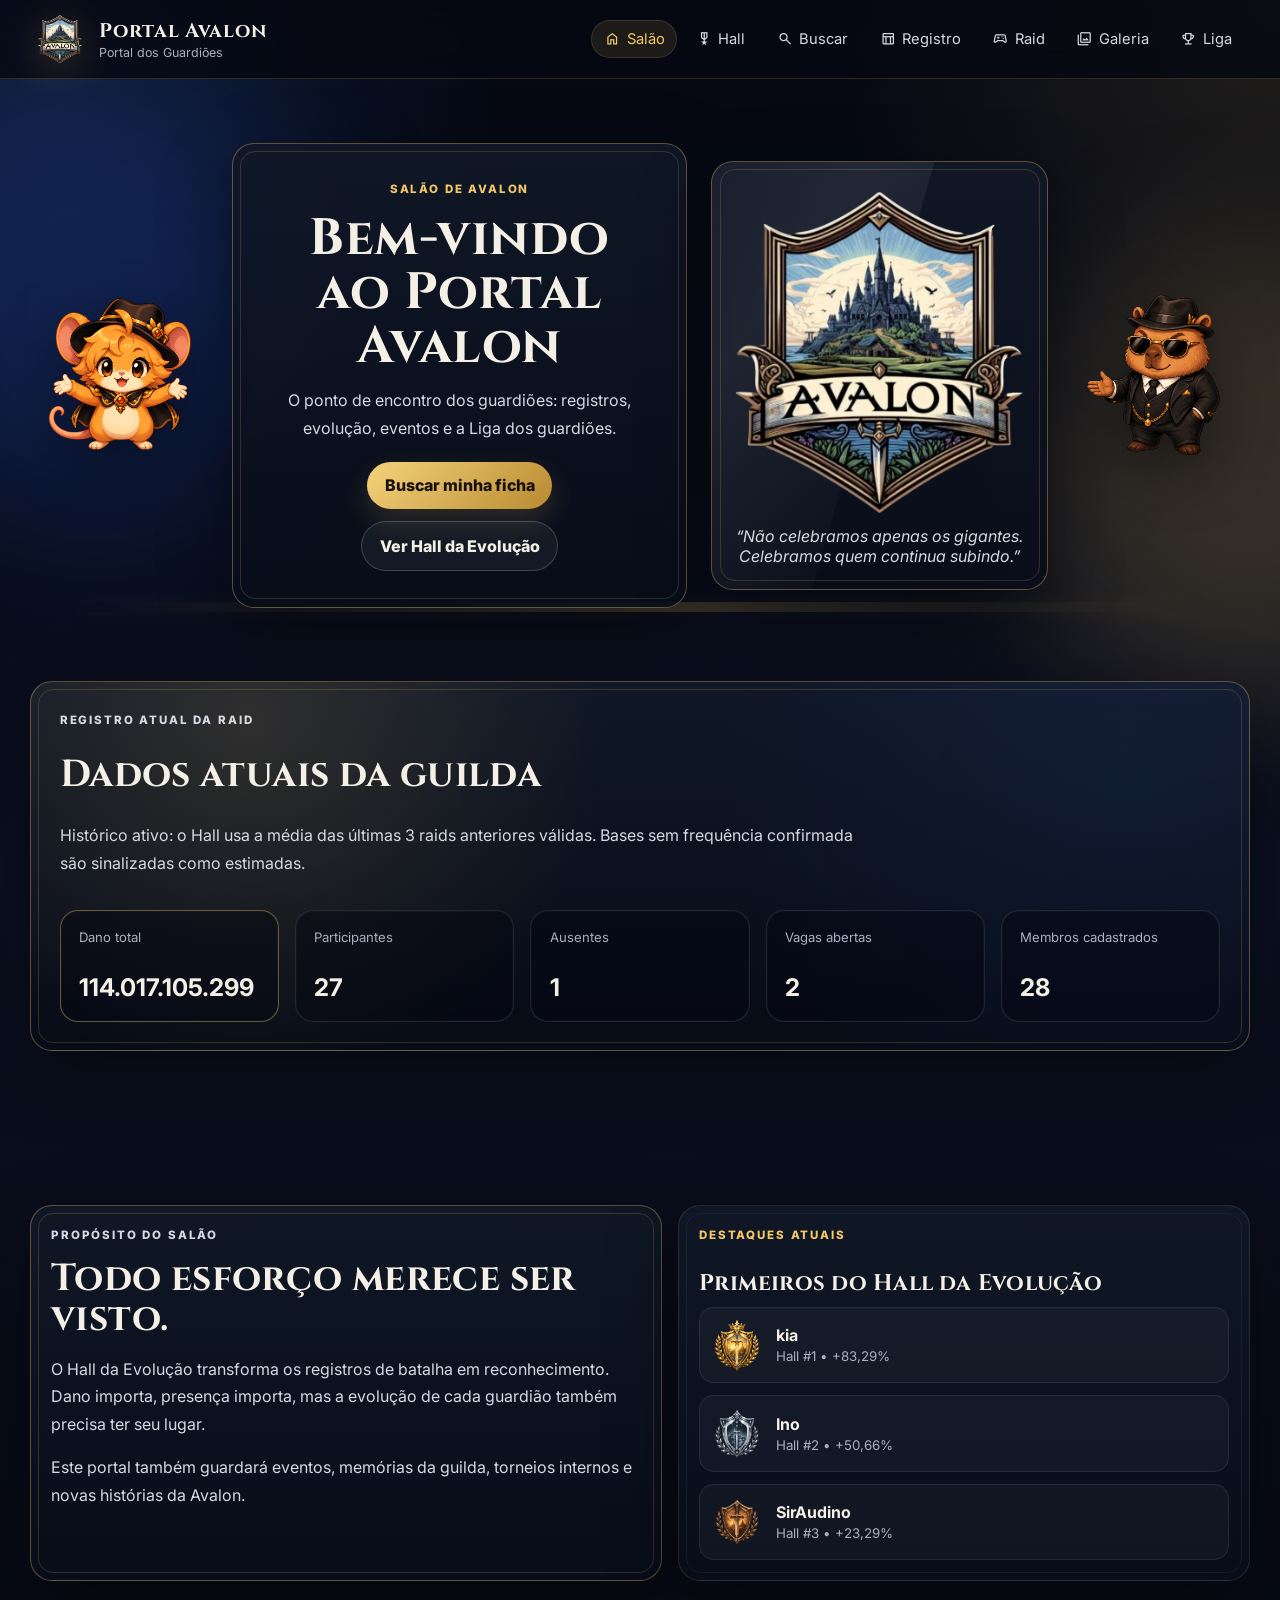
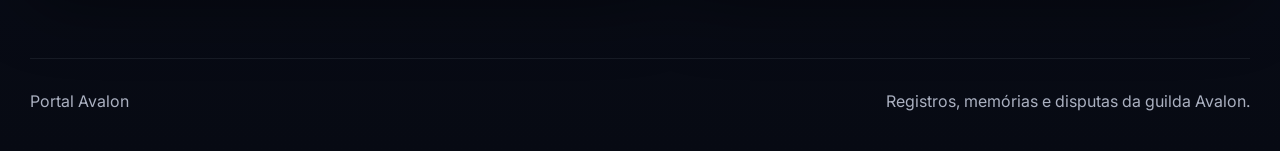
==== web/index.html @ 5741f6b5 "Portal Avalon" ====
<!doctype html>
<html lang="pt-BR">
<head>
  <meta charset="utf-8" />
  <meta name="viewport" content="width=device-width, initial-scale=1" />
  <title>Salão de Avalon • Portal Avalon</title>
  <meta name="description" content="Portal Avalon: salão digital da Guilda Avalon para registros, evolução, eventos e memórias." />
  <link rel="preconnect" href="https://fonts.googleapis.com">
  <link rel="preconnect" href="https://fonts.gstatic.com" crossorigin>
  <link href="https://fonts.googleapis.com/css2?family=Cinzel:wght@500;600;700;800&family=Inter:wght@400;500;600;700;800&display=swap" rel="stylesheet">
  <link rel="stylesheet" href="https://fonts.googleapis.com/css2?family=Material+Symbols+Outlined:opsz,wght,FILL,GRAD@24,400,0,0" />
  <link rel="stylesheet" href="assets/css/styles.css" />
</head>
<body data-page="salao" data-root="">
  <div class="ambient ambient-one"></div>
  <div class="ambient ambient-two"></div>

  <header class="site-header">
    <a class="brand" href="index.html" aria-label="Voltar ao Salão de Avalon">
      <img src="assets/img/brand/avalon-logo-small.png" alt="Símbolo da Guilda Avalon" class="brand-logo" />
      <div class="brand-text">
        <strong>Portal Avalon</strong>
        <span>Portal dos Guardiões</span>
      </div>
    </a>
    <button class="nav-toggle" type="button" aria-label="Abrir menu" aria-expanded="false">☰</button>
    <nav class="main-nav" aria-label="Navegação principal">
      <a class="active" href="index.html"><span class="material-symbols-outlined" aria-hidden="true">home</span>Salão</a>
      <a class="" href="pages/hall.html"><span class="material-symbols-outlined" aria-hidden="true">military_tech</span>Hall</a>
      <a class="" href="pages/oraculo.html"><span class="material-symbols-outlined" aria-hidden="true">search</span>Buscar</a>
      <a class="" href="pages/registro.html"><span class="material-symbols-outlined" aria-hidden="true">table_chart</span>Registro</a>
      <a class="" href="pages/raid.html"><span class="material-symbols-outlined" aria-hidden="true">sports_esports</span>Raid</a>
      <a class="" href="pages/galeria.html"><span class="material-symbols-outlined" aria-hidden="true">photo_library</span>Galeria</a>
      <a class="" href="pages/liga.html"><span class="material-symbols-outlined" aria-hidden="true">emoji_events</span>Liga</a>
    </nav>
  </header>

  <main class="page-shell salao-page">

    <section class="section-block page-title-stage reveal">
      <div class="page-hero-mascots salao-hero-mascots">
        <div class="page-hero-mascot left cley">
          <img src="assets/img/mascots/cley-salao.png" alt="Cley, mascote da Avalon" />
        </div>

        <div class="page-title-platform page-title-with-logo salao-title-core">
          <div class="page-title-card medieval-card gold-frame">
            <p class="eyebrow">Salão de Avalon</p>
            <h1>Bem-vindo ao Portal Avalon</h1>
            <p>
              O ponto de encontro dos guardiões: registros, evolução, eventos e a Liga dos guardiões.
            </p>
            <div class="hero-actions centered-actions">
              <a class="btn btn-primary" href="pages/oraculo.html">Buscar minha ficha</a>
              <a class="btn btn-secondary" href="pages/hall.html">Ver Hall da Evolução</a>
            </div>
          </div>
          <aside class="hero-emblem medieval-card gold-frame" aria-label="Símbolo oficial da guilda">
            <img src="assets/img/brand/avalon-logo.png" alt="Logo oficial da Guilda Avalon" class="guild-logo" />
            <div class="hero-quote">
              <span>“Não celebramos apenas os gigantes. Celebramos quem continua subindo.”</span>
            </div>
          </aside>
        </div>

        <div class="page-hero-mascot right olimpio">
          <img src="assets/img/mascots/olimpio-salao.png" alt="Olimpio, mascote da Avalon" />
        </div>
      </div>
    </section>

    <section class="section-block reveal salao-raid-section" aria-labelledby="resumo-title">
      <div class="raid-summary-card medieval-card gold-frame">
        <div class="section-heading compact">
          <p class="eyebrow">Registro atual da Raid</p>
          <h2 id="resumo-title">Dados atuais da guilda</h2>
          <p id="raid-mode-text">Carregando os registros mais recentes da Avalon...</p>
        </div>
        <div class="summary-grid" id="summary-grid"></div>
      </div>
    </section>

    <section class="section-block split-overview reveal" aria-labelledby="salao-visao-title">
      <div class="medieval-card gold-frame overview-copy">
        <p class="eyebrow">Propósito do Salão</p>
        <h2 id="salao-visao-title">Todo esforço merece ser visto.</h2>
        <p>
          O Hall da Evolução transforma os registros de batalha em reconhecimento.
          Dano importa, presença importa, mas a evolução de cada guardião também precisa ter seu lugar.
        </p>
        <p>
          Este portal também guardará eventos, memórias da guilda, torneios internos e novas histórias da Avalon.
        </p>
      </div>
      <div class="mini-top medieval-card" id="salao-top-preview"></div>
    </section>

  </main>

  <footer class="site-footer">
    <span>Portal Avalon</span>
    <span>Registros, memórias e disputas da guilda Avalon.</span>
  </footer>

  <script src="assets/js/data.js"></script>
  <script src="assets/js/hall-rules.js"></script>
  <script src="assets/js/app.js"></script>
</body>
</html>
---- web/assets/css/styles.css ----
/* ============================================================
   AVALON RAID HALL — STYLES.CSS
   Versão refinada para MVP v3.1+
   Estrutura:
   01. Variáveis globais
   02. Reset/base
   03. Fundo e ambientação
   04. Header e navegação
   05. Layout global e tipografia
   06. Botões e formulários
   07. Cards, molduras e efeitos gerais
   08. Página Salão de Avalon
   09. Página Hall da Evolução
   10. Página Buscar Ficha
   11. Página Registro da Batalha
   12. Página Galeria de Eventos
   13. Footer
   14. Animações
   15. Responsividade
============================================================ */


/* ============================================================
   01. VARIÁVEIS GLOBAIS
============================================================ */

:root {
  --bg-main: #070a13;
  --bg-deep: #0b1020;
  --bg-card: rgba(17, 24, 39, 0.86);
  --bg-card-strong: rgba(7, 11, 22, 0.94);

  --gold: #f2c766;
  --gold-2: #b88930;
  --gold-soft: rgba(242, 199, 102, 0.18);
  --gold-line: rgba(242, 199, 102, 0.42);

  --silver: #d8dee9;
  --bronze: #b87333;
  --blue: #4f8cff;
  --blue-deep: #0b1b33;
  --green: #5bb98c;
  --red: #e06c75;
  --amber: #f6c25b;

  --muted: #aab0c0;
  --text: #f4f0e6;
  --text-soft: #d7d9e2;

  --shadow: 0 22px 70px rgba(0, 0, 0, 0.42);
  --radius: 22px;

  --font-title: "Cinzel", Georgia, serif;
  --font-body: "Inter", system-ui, -apple-system, BlinkMacSystemFont, "Segoe UI", sans-serif;
}


/* ============================================================
   02. RESET / BASE
============================================================ */

* {
  box-sizing: border-box;
}

html {
  scroll-behavior: smooth;
}

body {
  margin: 0;
  font-family: var(--font-body);
  color: var(--text);
  min-height: 100vh;
  overflow-x: hidden;
  background:
    radial-gradient(circle at top left, rgba(49, 88, 165, 0.28), transparent 32rem),
    radial-gradient(circle at top right, rgba(201, 162, 74, 0.14), transparent 28rem),
    linear-gradient(180deg, #050812 0%, #0b1020 50%, #070a13 100%);
}

img {
  max-width: 100%;
  display: block;
}

a {
  color: inherit;
  text-decoration: none;
}

button,
input,
select {
  font: inherit;
}


/* ============================================================
   03. FUNDO E AMBIENTAÇÃO
============================================================ */

/* Grade sutil no fundo */
body::before {
  content: "";
  position: fixed;
  inset: 0;
  pointer-events: none;
  opacity: 0.22;
  background-image:
    linear-gradient(rgba(255,255,255,0.035) 1px, transparent 1px),
    linear-gradient(90deg, rgba(255,255,255,0.026) 1px, transparent 1px);
  background-size: 46px 46px;
  mask-image: linear-gradient(to bottom, black, transparent 84%);
}

/* Luzes ambientes */
.ambient {
  position: fixed;
  width: 28rem;
  height: 28rem;
  border-radius: 999px;
  filter: blur(80px);
  opacity: 0.18;
  pointer-events: none;
  z-index: -1;
}

.ambient-one {
  background: #2a66ff;
  top: 9%;
  left: -8rem;
}

.ambient-two {
  background: #f2c766;
  top: 28%;
  right: -12rem;
}


/* ============================================================
   04. HEADER E NAVEGAÇÃO
============================================================ */

.site-header {
  position: sticky;
  top: 0;
  z-index: 40;
  display: flex;
  align-items: center;
  justify-content: space-between;
  gap: 1rem;
  padding: 0.86rem clamp(1rem, 3vw, 2.2rem);
  background: rgba(6, 9, 19, 0.84);
  border-bottom: 1px solid rgba(201, 162, 74, 0.22);
  backdrop-filter: blur(16px);
}

.brand {
  display: flex;
  align-items: center;
  gap: 0.85rem;
  min-width: 0;
}

.brand-logo {
  width: 3.15rem;
  height: 3.15rem;
  object-fit: contain;
  filter: drop-shadow(0 8px 20px rgba(242,199,102,0.22));
}

.brand-text {
  display: grid;
  gap: 0.1rem;
}

.brand-text strong {
  font-family: var(--font-title);
  letter-spacing: 0.035em;
  font-size: clamp(1rem, 2vw, 1.24rem);
  white-space: nowrap;
}

.brand-text span {
  color: var(--muted);
  font-size: 0.78rem;
}

.nav-toggle {
  display: none;
}

.main-nav {
  display: flex;
  gap: 0.35rem;
  flex-wrap: wrap;
  justify-content: flex-end;
}

.main-nav a {
  color: var(--text-soft);
  font-size: 0.92rem;
  padding: 0.65rem 0.8rem;
  border-radius: 999px;
  transition: 0.22s ease;
}

.main-nav a:hover,
.main-nav a.active {
  color: var(--gold);
  background: rgba(242,199,102,0.10);
  box-shadow: inset 0 0 0 1px rgba(242,199,102,0.14);
}


/* ============================================================
   05. LAYOUT GLOBAL E TIPOGRAFIA
============================================================ */

.page-shell {
  width: min(1220px, calc(100% - 2rem));
  margin: 0 auto;
}

.section-block {
  padding: clamp(2.8rem, 6vw, 5rem) 0;
}

.page-hero {
  max-width: 900px;
}

.eyebrow {
  margin: 0 0 0.8rem;
  color: var(--gold);
  font-weight: 800;
  letter-spacing: 0.16em;
  text-transform: uppercase;
  font-size: 0.72rem;
}

h1,
h2,
h3 {
  font-family: var(--font-title);
  margin: 0;
  line-height: 1.08;
  letter-spacing: 0.01em;
}

/* Títulos gerais reduzidos para evitar exagero visual */
h1 {
  font-size: clamp(2.05rem, 5vw, 4.15rem);
  max-width: 13ch;
}

.page-hero h1 {
  max-width: 15ch;
}

h2 {
  font-size: clamp(1.45rem, 3vw, 2.35rem);
}

h3 {
  font-size: clamp(1.05rem, 1.8vw, 1.42rem);
}

p {
  line-height: 1.72;
}

.hero-copy,
.section-heading p,
.page-hero p,
.elite-header p,
.gallery-placeholder p,
.member-card p,
.overview-copy p {
  color: var(--text-soft);
}

.hero-copy {
  max-width: 66ch;
  font-size: 1.05rem;
}

.section-heading {
  display: grid;
  gap: 0.7rem;
  margin-bottom: 1.4rem;
  max-width: 820px;
}

.section-heading.compact {
  margin-bottom: 1.2rem;
}

.hidden {
  display: none !important;
}


/* ============================================================
   06. BOTÕES E FORMULÁRIOS
============================================================ */

.hero-actions,
.filters-bar,
.search-row {
  display: flex;
  gap: 0.75rem;
  flex-wrap: wrap;
  align-items: center;
}

.btn {
  border: 0;
  cursor: pointer;
  padding: 0.86rem 1.08rem;
  border-radius: 999px;
  font-weight: 800;
  transition: 0.22s ease;
  font-family: var(--font-body);
}

.btn-primary {
  color: #15110a;
  background: linear-gradient(135deg, #f5d37b, #b88a30);
  box-shadow: 0 12px 28px rgba(242,199,102,0.16);
}

.btn-primary:hover {
  transform: translateY(-2px);
  box-shadow: 0 16px 34px rgba(242,199,102,0.25);
}

.btn-secondary,
.btn-ghost {
  color: var(--text);
  border: 1px solid rgba(216,222,233,0.22);
  background: rgba(255,255,255,0.05);
}

.btn-secondary:hover,
.btn-ghost:hover {
  border-color: var(--gold-line);
  color: var(--gold);
}

input,
select {
  min-height: 46px;
  border-radius: 13px;
  border: 1px solid rgba(216, 222, 233, 0.16);
  background: rgba(5, 8, 18, 0.72);
  color: var(--text);
  padding: 0 0.9rem;
  outline: none;
}

input:focus,
select:focus {
  border-color: var(--gold-line);
  box-shadow: 0 0 0 3px rgba(242,199,102,0.10);
}


/* ============================================================
   07. CARDS, MOLDURAS E EFEITOS GERAIS
============================================================ */

.medieval-card {
  position: relative;
  background:
    linear-gradient(180deg, rgba(17, 24, 39, 0.90), rgba(8, 13, 25, 0.90));
  border: 1px solid rgba(216,222,233,0.12);
  border-radius: var(--radius);
  box-shadow: var(--shadow);
  overflow: hidden;
}

.medieval-card::before {
  content: "";
  position: absolute;
  inset: 0.45rem;
  border-radius: calc(var(--radius) - 7px);
  border: 1px solid rgba(255,255,255,0.05);
  pointer-events: none;
}

.gold-frame {
  border-color: rgba(242,199,102,0.36);
}

.gold-frame::before {
  border-color: rgba(242,199,102,0.18);
}

.blue-frame {
  border-color: rgba(79,140,255,0.28);
}

.bronze-frame {
  border-color: rgba(184,115,51,0.38);
}

/* Hover padrão dos cards */
.hover-lift,
.summary-card,
.podium-card,
.elite-item,
.member-card,
.table-wrap,
.gallery-placeholder,
.search-shell,
.overview-copy,
.mini-top {
  transition: transform 0.24s ease, border-color 0.24s ease, box-shadow 0.24s ease;
}

.summary-card:hover,
.podium-card:hover,
.elite-item:hover,
.member-card:hover,
.search-shell:hover,
.overview-copy:hover,
.mini-top:hover {
  transform: translateY(-5px);
  border-color: rgba(242,199,102,0.48);
  box-shadow: 0 24px 78px rgba(0,0,0,0.50), 0 0 0 1px rgba(242,199,102,0.08);
}

/* Hover em nomes */
.member-name,
.member-name-cell,
.podium-card h3,
.elite-item strong,
.mini-top strong {
  transition: transform 0.22s ease, color 0.22s ease;
}

.podium-card:hover h3,
.elite-item:hover strong,
tr:hover .member-name-cell,
.mini-top:hover strong {
  transform: translateY(-1px);
  color: var(--gold);
}

/* Brilho lento somente em elementos de destaque, NÃO na tabela */
.hero-emblem::after,
.podium-card::after {
  content: "";
  position: absolute;
  inset: -60% auto auto -30%;
  width: 80%;
  height: 200%;
  background: linear-gradient(110deg, transparent, rgba(255,255,255,0.08), transparent);
  transform: rotate(16deg);
  pointer-events: none;
  animation: slowShine 6s ease-in-out infinite;
}


/* ============================================================
   08. PÁGINA SALÃO DE AVALON
============================================================ */

.hero {
  display: grid;
  grid-template-columns: minmax(0, 1.25fr) minmax(280px, 0.75fr);
  gap: clamp(1.5rem, 4vw, 3rem);
  align-items: center;
  min-height: calc(100vh - 5rem);
}

.hero-emblem {
  padding: 1.4rem;
  display: grid;
  place-items: center;
}

.guild-logo {
  width: min(100%, 330px);
  z-index: 1;
  object-fit: contain;
}

.hero-quote {
  z-index: 1;
  margin-top: 0.5rem;
  text-align: center;
  color: var(--text-soft);
  font-style: italic;
}

.summary-grid {
  display: grid;
  grid-template-columns: repeat(5, minmax(150px, 1fr));
  gap: 1rem;
}

.summary-card {
  padding: 1.15rem;
  border-radius: 18px;
  background: rgba(17, 24, 39, 0.76);
  border: 1px solid rgba(216, 222, 233, 0.12);
  min-height: 120px;
  display: grid;
  align-content: space-between;
}

.summary-card span {
  color: var(--muted);
  font-size: 0.82rem;
}

.summary-card strong {
  font-size: clamp(1.25rem, 2.25vw, 1.95rem);
  color: var(--text);
  overflow-wrap: anywhere;
}

.summary-card.gold {
  border-color: rgba(242,199,102,0.40);
  background: linear-gradient(180deg, rgba(242,199,102,0.13), rgba(17,24,39,0.74));
}

.split-overview {
  display: grid;
  grid-template-columns: minmax(0, 1.05fr) minmax(280px, 0.95fr);
  gap: 1rem;
  align-items: stretch;
}

.overview-copy,
.mini-top {
  padding: 1.25rem;
}

.mini-top {
  display: grid;
  gap: 0.75rem;
}

.mini-top-row {
  display: flex;
  align-items: center;
  gap: 0.8rem;
  padding: 0.7rem;
  border: 1px solid rgba(216,222,233,0.10);
  border-radius: 15px;
  background: rgba(255,255,255,0.035);
}

.mini-top-row img {
  width: 52px;
  height: 52px;
  object-fit: contain;
}

.mini-top-row small {
  color: var(--muted);
}




/* ============================================================
   09. PÁGINA HALL DA EVOLUÇÃO
============================================================ */

.podium-grid {
  display: grid;
  grid-template-columns: repeat(3, minmax(0, 1fr));
  gap: 1rem;
  align-items: stretch;
}

.podium-card {
  position: relative;
  overflow: hidden;
  padding: 1.2rem;
  border-radius: var(--radius);
  background: rgba(17,24,39,0.82);
  border: 1px solid rgba(216,222,233,0.12);
}

.podium-card.gold {
  border-color: rgba(242,199,102,0.46);
}

.podium-card.silver {
  border-color: rgba(216,222,233,0.35);
}

.podium-card.bronze {
  border-color: rgba(184,115,51,0.44);
}

.podium-image-wrap {
  display: grid;
  place-items: center;
  min-height: 230px;
  margin-bottom: 0.7rem;
}

.podium-card img {
  width: min(245px, 88%);
  aspect-ratio: 1/1;
  object-fit: contain;
  filter: drop-shadow(0 18px 32px rgba(0,0,0,0.36));
}

.podium-card h3 {
  font-size: clamp(1.45rem, 3vw, 2rem);
}

.podium-card p {
  margin: 0.34rem 0;
  color: var(--text-soft);
}

.rank-kicker {
  color: var(--gold);
  font-weight: 900;
  letter-spacing: 0.12em;
  text-transform: uppercase;
  font-size: 0.76rem;
}

.evolution {
  font-weight: 900;
}

.evolution.positive {
  color: var(--green);
}

.evolution.negative {
  color: var(--red);
}

.evolution.neutral {
  color: var(--muted);
}

.elite-panel {
  padding: 1.1rem;
}

.elite-header {
  display: flex;
  gap: 1rem;
  align-items: center;
  margin-bottom: 1rem;
}

.elite-header img {
  width: 84px;
  height: 84px;
  object-fit: contain;
  filter: drop-shadow(0 12px 24px rgba(0,0,0,.30));
}

.elite-list {
  display: grid;
  grid-template-columns: repeat(2, minmax(0, 1fr));
  gap: 0.8rem;
}

.elite-item {
  display: flex;
  align-items: center;
  gap: 0.8rem;
  border: 1px solid rgba(216,222,233,0.10);
  border-radius: 18px;
  padding: 0.8rem;
  background: rgba(255,255,255,0.035);
}

.elite-item img {
  width: 58px;
  height: 58px;
  object-fit: contain;
}

.elite-item span {
  color: var(--muted);
}


/* ============================================================
   10. PÁGINA ORÁCULO DOS GUARDIÕES
============================================================ */

.search-shell {
  padding: 1.2rem;
  display: grid;
  gap: 0.8rem;
  margin-bottom: 1rem;
}

.search-shell label {
  font-weight: 900;
  color: var(--gold);
  letter-spacing: 0.04em;
}

.search-row input {
  flex: 1 1 260px;
}

.suggestions {
  display: flex;
  flex-wrap: wrap;
  gap: 0.55rem;
  min-height: 2.4rem;
}

.suggestion-chip {
  border: 1px solid rgba(216,222,233,0.14);
  color: var(--text-soft);
  background: rgba(255,255,255,0.04);
  border-radius: 999px;
  padding: 0.5rem 0.75rem;
  cursor: pointer;
  transition: 0.2s ease;
}

.suggestion-chip:hover {
  color: var(--gold);
  border-color: var(--gold-line);
  transform: translateY(-2px);
}

.suggestions.is-empty {
  display: none;
  min-height: 0;
}

.member-card {
  padding: 1.2rem;
  display: grid;
  gap: 0.9rem;
}

.member-profile {
  display: grid;
  grid-template-columns: auto 1fr;
  gap: 1rem;
  align-items: center;
}

.member-profile img {
  width: 94px;
  height: 94px;
  object-fit: contain;
  filter: drop-shadow(0 14px 24px rgba(0,0,0,.34));
}

.member-stats {
  display: grid;
  grid-template-columns: repeat(4, minmax(130px, 1fr));
  gap: 0.75rem;
}

.stat-box {
  padding: 0.85rem;
  border-radius: 15px;
  border: 1px solid rgba(216,222,233,0.10);
  background: rgba(255,255,255,0.035);
}

.stat-box span {
  display: block;
  color: var(--muted);
  font-size: 0.78rem;
}

.stat-box strong {
  display: block;
  margin-top: 0.25rem;
  font-size: 1.1rem;
  overflow-wrap: anywhere;
}

.empty-state {
  text-align: center;
  border-style: dashed;
  color: var(--text-soft);
}


/* ============================================================
   11. PÁGINA REGISTRO DA BATALHA
============================================================ */

/* Ajusta respiro geral apenas na página de Registro */
.registro-page .section-block {
  padding-top: clamp(1.8rem, 4vw, 3rem);
  padding-bottom: clamp(1.4rem, 3vw, 2.4rem);
}

/* Área superior com mascotes + título central */
.registro-title-stage {
  padding-bottom: 0.8rem;
}



/* Plataforma visual onde os mascotes "pisam" */


.registro-title-card {
  position: relative;
  z-index: 2;
  text-align: center;
  padding: clamp(1.35rem, 3vw, 2.2rem);
  overflow: visible;
}

.registro-title-card h1 {
  max-width: none;
  font-size: clamp(2rem, 4vw, 3.35rem);
  line-height: 1.05;
}

.registro-title-card p {
  max-width: 760px;
  margin: 0.85rem auto 0;
  color: var(--text-soft);
}

/* Mascotes Cley e Olimpio no Registro */






/* Flash pequeno nos óculos dos mascotes */






/* Painel da tabela geral */
.registro-stage {
  position: relative;
  padding-top: 1rem;
}

.registro-panel {
  padding: clamp(0.9rem, 2vw, 1.25rem);
  overflow: visible;
}

/* Garante que o brilho antigo não varra a tabela */
.registro-panel::after {
  display: none;
}

.registro-toolbar {
  display: flex;
  align-items: center;
  justify-content: space-between;
  gap: 1rem;
  margin-bottom: 1rem;
}

.registro-subtitle {
  margin: 0;
  color: var(--text-soft);
  line-height: 1.55;
}

.registro-kpis {
  display: flex;
  flex-wrap: wrap;
  gap: 0.55rem;
  justify-content: flex-end;
}

.kpi-pill {
  border: 1px solid rgba(216,222,233,0.12);
  border-radius: 999px;
  padding: 0.48rem 0.7rem;
  color: var(--text-soft);
  background: rgba(255,255,255,0.04);
  font-weight: 800;
}

.kpi-pill strong {
  color: var(--gold);
  margin-right: 0.25rem;
}

.filters-bar {
  margin: 1rem 0;
  padding: 0.8rem;
  background: rgba(255,255,255,0.035);
  border: 1px solid rgba(216,222,233,0.10);
  border-radius: 18px;
}

.filters-bar input {
  flex: 1 1 260px;
}

.table-wrap {
  width: 100%;
  overflow-x: auto;
  border: 1px solid rgba(216,222,233,0.12);
  border-radius: 18px;
  background: rgba(5,8,18,0.50);
}

table {
  width: 100%;
  border-collapse: collapse;
  min-width: 980px;
}

th,
td {
  text-align: left;
  padding: 0.9rem 0.85rem;
  border-bottom: 1px solid rgba(216,222,233,0.08);
  vertical-align: middle;
}

th {
  position: sticky;
  top: 0;
  z-index: 1;
  color: var(--gold);
  font-size: 0.75rem;
  text-transform: uppercase;
  letter-spacing: 0.10em;
  background: rgba(242,199,102,0.06);
}

tbody tr {
  transition: background 0.2s ease;
}

tbody tr:hover {
  background: rgba(242,199,102,0.055);
}

.member-name-cell {
  font-weight: 900;
}

/* Status da tabela de Registro */
.status-badge {
  display: inline-flex;
  align-items: center;
  white-space: nowrap;
  padding: 0.4rem 0.65rem;
  border-radius: 999px;
  font-weight: 900;
  font-size: 0.78rem;
  border: 1px solid rgba(216,222,233,0.14);
}

.status-completo {
  color: #bfe7ff;
  background: rgba(79,140,255,0.12);
  border-color: rgba(79,140,255,0.24);
}

.status-participou_bem {
  color: #baf7d9;
  background: rgba(91,185,140,0.12);
  border-color: rgba(91,185,140,0.25);
}

.status-baixa_participacao {
  color: #ffe3a8;
  background: rgba(242,199,102,0.13);
  border-color: rgba(242,199,102,0.27);
}

.status-quase_ausente {
  color: #ffc1c5;
  background: rgba(224,108,117,0.13);
  border-color: rgba(224,108,117,0.28);
}

.status-ausente {
  color: #d0d2db;
  background: rgba(170,176,192,0.12);
  border-color: rgba(170,176,192,0.22);
}


/* ============================================================
   12. PÁGINA GALERIA DE EVENTOS
============================================================ */

.gallery-placeholder {
  padding: clamp(2rem, 5vw, 3rem);
  text-align: center;
  display: grid;
  place-items: center;
  gap: 0.7rem;
}

.placeholder-icon {
  display: grid;
  place-items: center;
  width: 74px;
  height: 74px;
  border-radius: 999px;
  background: rgba(242,199,102,0.12);
  border: 1px solid rgba(242,199,102,0.28);
  color: var(--gold);
  font-size: 2rem;
}


/* ============================================================
   13. FOOTER
============================================================ */

.site-footer {
  width: min(1220px, calc(100% - 2rem));
  margin: 0 auto;
  padding: 2rem 0 2.5rem;
  display: flex;
  justify-content: space-between;
  gap: 1rem;
  flex-wrap: wrap;
  color: var(--muted);
  border-top: 1px solid rgba(216,222,233,0.08);
}


/* ============================================================
   14. ANIMAÇÕES
============================================================ */

/* Entrada suave das seções */
.reveal {
  opacity: 0;
  transform: translateY(18px);
  transition: opacity 0.65s ease, transform 0.65s ease;
}

.reveal.is-visible {
  opacity: 1;
  transform: translateY(0);
}

/* Brilho usado em cards de destaque */
@keyframes slowShine {
  0%, 30% {
    transform: translateX(-80%) rotate(16deg);
    opacity: 0;
  }

  45% {
    opacity: 1;
  }

  68%, 100% {
    transform: translateX(220%) rotate(16deg);
    opacity: 0;
  }
}

/* Flutuação dos mascotes */
@keyframes mascotFloat {
  0%, 100% {
    transform: translateY(0) rotate(-1deg);
  }

  50% {
    transform: translateY(-9px) rotate(1deg);
  }
}

/* Flash leve dos óculos dos mascotes */
@keyframes glassesFlash {
  0%, 76%, 100% {
    opacity: 0;
    transform: translateX(-85px) rotate(-18deg);
  }

  80% {
    opacity: 0.85;
  }

  86% {
    opacity: 0;
    transform: translateX(38px) rotate(-18deg);
  }
}


/* ============================================================
   15. RESPONSIVIDADE
============================================================ */

/* Reduz animações para quem prefere menos movimento */
@media (prefers-reduced-motion: reduce) {
  * {
    animation: none !important;
    transition: none !important;
    scroll-behavior: auto !important;
  }

  .reveal {
    opacity: 1;
    transform: none;
  }
}

/* Tablets e notebooks menores */
@media (max-width: 980px) {
  .hero,
  .split-overview {
    grid-template-columns: 1fr;
    min-height: unset;
  }

  h1 {
    max-width: 14ch;
  }

  .summary-grid {
    grid-template-columns: repeat(2, minmax(0, 1fr));
  }

  .podium-grid {
    grid-template-columns: 1fr;
  }

  .elite-list {
    grid-template-columns: 1fr;
  }

  .member-stats {
    grid-template-columns: repeat(2, minmax(0, 1fr));
  }

  /* Esconde mascotes no mobile/tablet para evitar aperto visual */
  

  

  .registro-toolbar {
    align-items: flex-start;
    flex-direction: column;
  }

  .registro-kpis {
    justify-content: flex-start;
  }
}

/* Celulares e telas estreitas */
@media (max-width: 720px) {
  .site-header {
    align-items: flex-start;
  }

  .brand-text span {
    display: none;
  }

  .nav-toggle {
    display: inline-flex;
    align-items: center;
    justify-content: center;
    width: 42px;
    height: 42px;
    border-radius: 12px;
    color: var(--text);
    background: rgba(255,255,255,0.06);
    border: 1px solid rgba(216,222,233,0.14);
  }

  .main-nav {
    display: none;
    position: absolute;
    top: 100%;
    left: 1rem;
    right: 1rem;
    padding: 0.7rem;
    background: rgba(6,9,19,0.96);
    border: 1px solid rgba(242,199,102,0.20);
    border-radius: 18px;
    box-shadow: var(--shadow);
  }

  .main-nav.open {
    display: grid;
    grid-template-columns: repeat(2, minmax(0,1fr));
  }

  .main-nav a {
    text-align: center;
  }

  .page-shell,
  .site-footer {
    width: min(100% - 1rem, 1220px);
  }

  .summary-grid {
    grid-template-columns: 1fr;
  }

  .hero-actions .btn {
    width: 100%;
    text-align: center;
  }

  .guild-logo {
    width: min(100%, 260px);
  }

  .podium-image-wrap {
    min-height: 180px;
  }

  .podium-card img {
    width: min(210px, 86%);
  }

  .member-profile {
    grid-template-columns: 1fr;
    text-align: center;
    justify-items: center;
  }

  .member-stats {
    grid-template-columns: 1fr;
  }

  .filters-bar input,
  .filters-bar select {
    width: 100%;
    flex-basis: 100%;
  }
}

/* Celulares pequenos */
@media (max-width: 440px) {
  .brand-logo {
    width: 2.6rem;
    height: 2.6rem;
  }

  .brand-text strong {
    font-size: 0.95rem;
  }

  h1 {
    font-size: 2.15rem;
  }

  h2 {
    font-size: 1.72rem;
  }
}

/* ============================================================
   16. V3.2 — COMPONENTE PADRÃO DE TÍTULO DAS PÁGINAS
   Usado em Salão, Hall, Buscar, Registro, Galeria e Liga.
============================================================ */

.page-title-stage {
  padding-top: clamp(2.2rem, 5vw, 4rem);
  padding-bottom: clamp(1.4rem, 3vw, 2.5rem);
}

.page-title-platform {
  position: relative;
  display: grid;
  grid-template-columns: minmax(0, 1fr);
  align-items: end;
  gap: clamp(0.9rem, 2vw, 1.5rem);
}

.page-title-card,
.solo-title-card {
  width: min(860px, 100%);
  margin: 0 auto;
  text-align: center;
  padding: clamp(1.45rem, 3vw, 2.25rem);
  overflow: visible;
}

.page-title-card h1,
.solo-title-card h1,
.registro-title-card h1 {
  max-width: none;
  font-size: clamp(2rem, 4vw, 3.35rem);
  line-height: 1.05;
}

.page-title-card p:not(.eyebrow),
.solo-title-card p:not(.eyebrow),
.registro-title-card p:not(.eyebrow) {
  max-width: 760px;
  margin: 0.85rem auto 0;
  color: var(--text-soft);
}

.page-title-with-logo {
  grid-template-columns: minmax(0, 1.15fr) minmax(260px, 0.85fr);
  align-items: center;
}

.page-title-with-logo .page-title-card {
  margin: 0;
}

.centered-actions {
  justify-content: center;
  margin-top: 1.2rem;
}

.rank-groups {
  display: grid;
  gap: 1rem;
}

.rank-panel {
  padding: 1.1rem;
}

.empty-inline {
  color: var(--text-soft);
  margin: 0.5rem 0;
}


/* ============================================================
   16.1. AJUSTE ESPECÍFICO — REGISTRO COM MASCOTES
   Cabeçalho do Registro migrado para o componente global na V7.6.
   Mantém Cley à esquerda, título no centro e Olimpio à direita.
============================================================ */



.registro-page .registro-title-card.page-title-card {
  width: min(860px, 100%);
  max-width: 860px;
  margin: 0 auto;
  justify-self: center;
  align-self: end;
  text-align: center;
  padding: clamp(1.45rem, 3vw, 2.25rem);
}





/* Ajusta a linha/plataforma para ficar alinhada com os mascotes */


/* Mantém o tamanho dos mascotes estável no cabeçalho do Registro */


/* ============================================================
   17. V3.2 — GALERIA DE EVENTOS
============================================================ */

.gallery-filter-panel {
  padding: 1rem;
}

.year-filters {
  display: flex;
  flex-wrap: wrap;
  gap: 0.65rem;
}

.year-filter {
  border: 1px solid rgba(216,222,233,0.14);
  color: var(--text-soft);
  background: rgba(255,255,255,0.045);
  border-radius: 999px;
  padding: 0.62rem 0.9rem;
  cursor: pointer;
  font-weight: 900;
  transition: 0.22s ease;
}

.year-filter:hover,
.year-filter.active {
  color: var(--gold);
  border-color: rgba(242,199,102,0.42);
  background: rgba(242,199,102,0.10);
  transform: translateY(-2px);
}

.gallery-grid {
  display: grid;
  grid-template-columns: repeat(2, minmax(0, 1fr));
  gap: 1rem;
}

.gallery-card {
  display: grid;
  overflow: hidden;
  min-height: 100%;
}

.gallery-image-button {
  border: 0;
  padding: 0;
  background: transparent;
  cursor: pointer;
  overflow: hidden;
  border-radius: calc(var(--radius) - 2px) calc(var(--radius) - 2px) 0 0;
}

.gallery-image-button img {
  width: 100%;
  aspect-ratio: 16 / 9;
  object-fit: cover;
  transition: transform 0.35s ease, filter 0.35s ease;
}

.gallery-card:hover .gallery-image-button img {
  transform: scale(1.035);
  filter: saturate(1.08) contrast(1.04);
}

.gallery-card-body {
  padding: 1rem;
  display: grid;
  gap: 0.65rem;
}

.gallery-card-body h3 {
  font-size: clamp(1.2rem, 2vw, 1.55rem);
}

.gallery-card-body p {
  margin: 0;
  color: var(--text-soft);
}

.gallery-actions {
  display: flex;
  flex-wrap: wrap;
  gap: 0.65rem;
  align-items: center;
  margin-top: 0.25rem;
}

.gallery-modal {
  position: fixed;
  inset: 0;
  z-index: 100;
  display: none;
  place-items: center;
  padding: 1rem;
  background: rgba(0,0,0,0.76);
  backdrop-filter: blur(10px);
}

.gallery-modal.open {
  display: grid;
}

.gallery-modal-content {
  position: relative;
  width: min(1180px, 96vw);
  max-height: 92vh;
  display: grid;
  grid-template-columns: minmax(0, 1.35fr) minmax(260px, 0.65fr);
  gap: 1rem;
  padding: 1rem;
  overflow: auto;
}

.gallery-modal-content img {
  width: 100%;
  max-height: 82vh;
  object-fit: contain;
  border-radius: 16px;
  background: rgba(0,0,0,0.35);
}

.gallery-modal-info {
  display: grid;
  align-content: center;
  gap: 0.7rem;
  padding: 0.5rem;
}

.gallery-modal-info p {
  color: var(--text-soft);
  margin: 0;
}

.gallery-modal-close {
  position: absolute;
  top: 0.6rem;
  right: 0.7rem;
  z-index: 2;
  width: 42px;
  height: 42px;
  border: 1px solid rgba(242,199,102,0.30);
  border-radius: 999px;
  background: rgba(6,9,19,0.85);
  color: var(--gold);
  cursor: pointer;
  font-size: 1.5rem;
  line-height: 1;
}

body.modal-open {
  overflow: hidden;
}

/* ============================================================
   18. V3.2 — RESPONSIVIDADE COMPLEMENTAR
============================================================ */

@media (max-width: 980px) {
  

  .page-title-with-logo .page-title-card {
    margin: 0 auto;
  }

  .gallery-grid {
    grid-template-columns: 1fr;
  }

  .gallery-modal-content {
    grid-template-columns: 1fr;
  }
}

@media (max-width: 720px) {
  .page-title-card,
  .solo-title-card {
    padding: 1.25rem;
  }

  .year-filter {
    flex: 1 1 86px;
    text-align: center;
  }

  .gallery-actions .btn {
    flex: 1 1 130px;
    text-align: center;
  }
}

/* ============================================================
   19. V3.3 — ÍCONES, COERÊNCIA VISUAL E LIGA AVALON
============================================================ */

/* Ícones do Google no menu e botões */
.material-symbols-outlined {
  font-size: 1.12em;
  line-height: 1;
  vertical-align: middle;
}

.main-nav a,
.btn {
  display: inline-flex;
  align-items: center;
  justify-content: center;
  gap: 0.42rem;
}

.btn.danger {
  color: #ffd0d4;
  border-color: rgba(224,108,117,0.30);
}

.btn.danger:hover {
  color: #fff;
  border-color: rgba(224,108,117,0.56);
  background: rgba(224,108,117,0.12);
}

/* Página Liga Avalon */
.liga-page .section-block {
  padding-top: clamp(1.6rem, 4vw, 3rem);
  padding-bottom: clamp(1.2rem, 3vw, 2.2rem);
}

.liga-step {
  position: relative;
}

.league-mode-grid {
  display: grid;
  grid-template-columns: repeat(5, minmax(0, 1fr));
  gap: 0.85rem;
}

.league-mode-card {
  width: 100%;
  min-height: 225px;
  padding: 1rem;
  color: var(--text);
  text-align: left;
  border: 1px solid rgba(216,222,233,0.12);
  background: rgba(17,24,39,0.76);
  cursor: pointer;
  transition: transform 0.24s ease, border-color 0.24s ease, box-shadow 0.24s ease;
}

.league-mode-card:hover,
.league-mode-card.active {
  transform: translateY(-5px);
  border-color: rgba(242,199,102,0.50);
  box-shadow: 0 24px 78px rgba(0,0,0,0.46), 0 0 0 1px rgba(242,199,102,0.09);
}

.league-mode-card .material-symbols-outlined {
  color: var(--gold);
  font-size: 2rem;
  margin-bottom: 0.75rem;
}

.league-mode-card small,
.league-mode-card span,
.league-muted,
.league-feedback {
  color: var(--text-soft);
}

.league-mode-card strong {
  display: block;
  margin: 0.4rem 0;
  font-family: var(--font-title);
  font-size: 1.15rem;
}

.league-mode-card p {
  margin: 0.7rem 0 0;
  font-size: 0.92rem;
  line-height: 1.58;
}

.league-builder-grid {
  display: grid;
  grid-template-columns: minmax(0, 1.35fr) minmax(280px, 0.65fr);
  gap: 1rem;
  align-items: start;
}

.league-panel {
  padding: clamp(1rem, 2vw, 1.25rem);
}

.league-panel-head {
  display: flex;
  align-items: flex-start;
  justify-content: space-between;
  gap: 1rem;
  margin-bottom: 1rem;
}

.league-panel-head p {
  color: var(--text-soft);
  margin-bottom: 0;
}

.league-counter {
  white-space: nowrap;
  border: 1px solid rgba(242,199,102,0.28);
  border-radius: 999px;
  padding: 0.55rem 0.8rem;
  color: var(--gold);
  background: rgba(242,199,102,0.08);
  font-weight: 900;
}

.guest-row {
  display: flex;
  gap: 0.75rem;
  flex-wrap: wrap;
  align-items: center;
  margin-bottom: 0.75rem;
}

.guest-row input {
  flex: 1 1 260px;
}

.league-feedback {
  min-height: 1.5rem;
  margin: 0 0 0.85rem;
  font-weight: 700;
}

.league-feedback[data-type="success"] {
  color: #baf7d9;
}

.league-feedback[data-type="warn"] {
  color: #ffe3a8;
}

.selected-participants {
  display: flex;
  flex-wrap: wrap;
  gap: 0.55rem;
  margin-bottom: 1rem;
  min-height: 2.5rem;
}

.participant-chip {
  display: inline-flex;
  align-items: center;
  gap: 0.45rem;
  border: 1px solid rgba(216,222,233,0.14);
  border-radius: 999px;
  padding: 0.48rem 0.65rem 0.48rem 0.8rem;
  background: rgba(255,255,255,0.045);
  font-weight: 900;
}

.participant-chip small {
  color: var(--muted);
  font-weight: 700;
}

.participant-chip.guest {
  border-color: rgba(242,199,102,0.34);
  background: rgba(242,199,102,0.08);
}

.participant-chip button {
  width: 24px;
  height: 24px;
  border: 0;
  border-radius: 999px;
  color: var(--text);
  background: rgba(255,255,255,0.08);
  cursor: pointer;
}

.members-check-grid {
  display: grid;
  grid-template-columns: repeat(3, minmax(0, 1fr));
  gap: 0.55rem;
}

.member-check {
  display: grid;
  grid-template-columns: auto 1fr;
  gap: 0.35rem 0.55rem;
  align-items: center;
  padding: 0.72rem;
  border: 1px solid rgba(216,222,233,0.10);
  border-radius: 15px;
  background: rgba(255,255,255,0.035);
  cursor: pointer;
  transition: 0.2s ease;
}

.member-check:hover,
.member-check.selected {
  border-color: rgba(242,199,102,0.35);
  background: rgba(242,199,102,0.07);
}

.member-check small {
  grid-column: 2;
  color: var(--muted);
  font-size: 0.75rem;
}

.league-meta-list {
  display: grid;
  gap: 0.55rem;
  margin: 1rem 0;
}

.league-meta-list span {
  padding: 0.65rem;
  border: 1px solid rgba(216,222,233,0.10);
  border-radius: 14px;
  background: rgba(255,255,255,0.035);
  color: var(--text-soft);
}

.league-actions-stack {
  display: grid;
  gap: 0.7rem;
}

.drawn-order {
  display: grid;
  grid-template-columns: repeat(4, minmax(0, 1fr));
  gap: 0.65rem;
  margin-top: 1rem;
}

.drawn-item {
  display: grid;
  grid-template-columns: auto 1fr;
  gap: 0.2rem 0.55rem;
  align-items: center;
  padding: 0.7rem;
  border: 1px solid rgba(216,222,233,0.10);
  border-radius: 15px;
  background: rgba(255,255,255,0.035);
}

.drawn-item strong {
  display: grid;
  place-items: center;
  width: 2rem;
  height: 2rem;
  border-radius: 999px;
  color: #15110a;
  background: linear-gradient(135deg, #f5d37b, #b88a30);
}

.drawn-item small {
  grid-column: 2;
  color: var(--muted);
}

.bracket-scroll {
  overflow-x: auto;
  padding-bottom: 0.5rem;
}

.bracket-columns {
  display: grid;
  grid-auto-flow: column;
  grid-auto-columns: minmax(280px, 320px);
  gap: 1rem;
  min-width: max-content;
}

.bracket-round h3 {
  margin-bottom: 0.8rem;
  color: var(--gold);
}

.bracket-matches {
  display: grid;
  gap: 0.85rem;
}

.league-match,
.league-survival-group,
.league-reserves {
  padding: 0.9rem;
}

.league-match.complete {
  border-color: rgba(91,185,140,0.38);
}

.league-match-head {
  display: flex;
  justify-content: space-between;
  gap: 0.75rem;
  align-items: center;
  margin-bottom: 0.75rem;
}

.league-match-head span {
  color: var(--gold);
  font-weight: 900;
  text-transform: uppercase;
  letter-spacing: 0.08em;
  font-size: 0.74rem;
}

.league-match-head small {
  color: var(--muted);
}

.league-unit {
  padding: 0.7rem;
  border: 1px solid rgba(216,222,233,0.10);
  border-radius: 14px;
  background: rgba(255,255,255,0.035);
}

.league-unit.winner {
  border-color: rgba(242,199,102,0.44);
  background: rgba(242,199,102,0.11);
}

.league-unit.empty {
  color: var(--muted);
  border-style: dashed;
}

.league-unit small {
  display: block;
  color: var(--muted);
  margin-top: 0.2rem;
}

.versus {
  text-align: center;
  margin: 0.4rem 0;
  color: var(--muted);
  font-weight: 900;
}

.league-arena-line {
  display: flex;
  align-items: center;
  gap: 0.45rem;
  margin: 0.75rem 0;
  color: var(--text-soft);
}

.league-arena-line .material-symbols-outlined {
  color: var(--gold);
}

.league-match-actions,
.placement-actions {
  display: flex;
  flex-wrap: wrap;
  gap: 0.5rem;
}

.league-match-actions .btn,
.placement-actions .btn {
  padding: 0.58rem 0.72rem;
  font-size: 0.84rem;
}

.survival-grid {
  display: grid;
  grid-template-columns: repeat(2, minmax(0, 1fr));
  gap: 1rem;
}

.survival-list {
  display: grid;
  gap: 0.6rem;
  margin-top: 0.8rem;
}

.survival-row {
  display: flex;
  justify-content: space-between;
  gap: 0.75rem;
  align-items: center;
  padding: 0.7rem;
  border: 1px solid rgba(216,222,233,0.10);
  border-radius: 14px;
  background: rgba(255,255,255,0.035);
}

.survival-row small {
  display: block;
  color: var(--muted);
}

.placement-actions .selected,
.survival-row .selected {
  color: #15110a;
  background: linear-gradient(135deg, #f5d37b, #b88a30);
  border-color: transparent;
}

.league-podium-panel {
  padding: clamp(1rem, 2vw, 1.3rem);
}

.podium-final-grid {
  display: grid;
  grid-template-columns: 1fr 1.15fr 1fr;
  gap: 1rem;
  align-items: end;
  margin-top: 1rem;
}

.podium-final-card {
  position: relative;
  display: grid;
  place-items: center;
  gap: 0.35rem;
  min-height: 180px;
  padding: 1.1rem;
  border-radius: var(--radius);
  border: 1px solid rgba(216,222,233,0.14);
  background: rgba(255,255,255,0.04);
  text-align: center;
  animation: podiumRise 0.75s ease both;
}

.podium-final-card.gold {
  min-height: 225px;
  border-color: rgba(242,199,102,0.50);
  background: linear-gradient(180deg, rgba(242,199,102,0.16), rgba(255,255,255,0.04));
  animation-delay: 0.25s;
}

.podium-final-card.silver {
  border-color: rgba(216,222,233,0.38);
  animation-delay: 0.1s;
}

.podium-final-card.bronze {
  border-color: rgba(184,115,51,0.45);
  animation-delay: 0.02s;
}

.podium-final-card .material-symbols-outlined {
  color: var(--gold);
  font-size: 3rem;
}

.podium-final-card small {
  color: var(--muted);
  font-weight: 900;
  text-transform: uppercase;
  letter-spacing: 0.08em;
}

.podium-final-card strong {
  font-family: var(--font-title);
  font-size: clamp(1.25rem, 2vw, 1.65rem);
}

@keyframes podiumRise {
  from {
    opacity: 0;
    transform: translateY(16px) scale(0.98);
  }
  to {
    opacity: 1;
    transform: translateY(0) scale(1);
  }
}

@media (max-width: 1180px) {
  .league-mode-grid {
    grid-template-columns: repeat(3, minmax(0, 1fr));
  }

  .members-check-grid,
  .drawn-order {
    grid-template-columns: repeat(2, minmax(0, 1fr));
  }
}

@media (max-width: 980px) {
  .league-builder-grid,
  .survival-grid,
  .podium-final-grid {
    grid-template-columns: 1fr;
  }

  .podium-final-card.gold {
    order: -1;
  }
}

@media (max-width: 720px) {
  .main-nav a {
    gap: 0.32rem;
  }

  .league-mode-grid,
  .members-check-grid,
  .drawn-order {
    grid-template-columns: 1fr;
  }

  .league-panel-head,
  .survival-row {
    flex-direction: column;
    align-items: flex-start;
  }

  .league-counter,
  .guest-row .btn {
    width: 100%;
  }

  .league-match-actions .btn,
  .placement-actions .btn {
    flex: 1 1 100%;
  }
}


/* ============================================================
   20. V4.0 — HALL JUSTO, LIGA EM FASES E TROFÉUS
============================================================ */

/* Status novos do Registro/Buscar Ficha */
.status-retorno_batalha {
  color: #ffe7a8;
  background: rgba(242,199,102,0.14);
  border-color: rgba(242,199,102,0.34);
}

.status-sem_comparativo {
  color: #d0d2db;
  background: rgba(170,176,192,0.12);
  border-color: rgba(170,176,192,0.22);
}

/* Navegação da Liga por fases/slides */
.league-slide-shell {
  display: grid;
  gap: 1rem;
}

.league-phase-nav {
  display: grid;
  grid-template-columns: auto minmax(0, 1fr) auto;
  gap: 0.85rem;
  align-items: center;
  padding: 0.9rem;
}

.phase-tabs {
  display: flex;
  gap: 0.55rem;
  overflow-x: auto;
  padding: 0.25rem;
  scrollbar-width: thin;
}

.phase-tab {
  border: 1px solid rgba(216,222,233,0.14);
  color: var(--text-soft);
  background: rgba(255,255,255,0.045);
  border-radius: 999px;
  padding: 0.62rem 0.9rem;
  cursor: pointer;
  font-weight: 900;
  white-space: nowrap;
  transition: 0.22s ease;
}

.phase-tab:hover,
.phase-tab.active {
  color: var(--gold);
  border-color: rgba(242,199,102,0.42);
  background: rgba(242,199,102,0.10);
  transform: translateY(-2px);
}

.league-phase-map {
  padding: clamp(1rem, 2vw, 1.35rem);
  display: grid;
  gap: 0.65rem;
  place-items: center;
  text-align: center;
}

.league-phase-map h3 {
  font-size: clamp(1.45rem, 3vw, 2.4rem);
  color: var(--gold);
}

.league-phase-map p {
  max-width: 720px;
  margin: 0;
  color: var(--text-soft);
}

.phase-panel {
  display: grid;
  gap: 1rem;
}

.phase-heading {
  text-align: center;
  max-width: 780px;
  margin: 0 auto;
}

.phase-heading p:not(.eyebrow) {
  color: var(--text-soft);
}

.phase-matches-grid {
  display: grid;
  grid-template-columns: repeat(2, minmax(0, 1fr));
  gap: 0.9rem;
}

.phase-matches-grid.final-grid,
.survival-grid.final-grid {
  max-width: 720px;
  margin-inline: auto;
}

/* Cards limpos: o próprio nome é o botão de avanço */
.league-unit {
  width: 100%;
  text-align: left;
  color: var(--text);
}

button.league-unit {
  border: 1px solid rgba(216,222,233,0.10);
  cursor: pointer;
  font: inherit;
}

.league-unit.selectable:hover {
  transform: translateY(-2px);
  border-color: rgba(242,199,102,0.48);
  background: rgba(242,199,102,0.09);
  box-shadow: 0 14px 34px rgba(0,0,0,0.22);
}

.league-unit.winner,
.survival-row.winner {
  border-color: rgba(242,199,102,0.48);
  background: rgba(242,199,102,0.12);
  box-shadow: inset 0 0 0 1px rgba(242,199,102,0.08);
}

.league-unit.loser {
  opacity: 0.58;
  filter: grayscale(0.35);
}

.compact-actions {
  margin-top: 0.75rem;
}

.compact-actions .btn {
  width: auto;
}

.survival-row.selectable {
  width: 100%;
  color: var(--text);
  text-align: left;
  border: 1px solid rgba(216,222,233,0.10);
  cursor: pointer;
  font: inherit;
}

.survival-row.selectable:hover {
  transform: translateY(-2px);
  border-color: rgba(242,199,102,0.42);
  background: rgba(242,199,102,0.08);
}

.survival-row .material-symbols-outlined {
  color: var(--gold);
}

.league-reserves {
  margin-bottom: 1rem;
}

/* Pódio com troféus personalizados */
.league-podium-actions {
  display: flex;
  flex-wrap: wrap;
  gap: 0.7rem;
  justify-content: flex-end;
}

.podium-final-export {
  position: relative;
  margin-top: 1rem;
  padding: clamp(1rem, 2vw, 1.4rem);
  border-radius: var(--radius);
  background:
    radial-gradient(circle at 50% 12%, rgba(242,199,102,0.12), transparent 30%),
    linear-gradient(180deg, rgba(7,11,22,0.72), rgba(17,24,39,0.64));
  border: 1px solid rgba(242,199,102,0.20);
  overflow: hidden;
}

.podium-final-export::before {
  content: "";
  position: absolute;
  inset: 0.6rem;
  border-radius: calc(var(--radius) - 9px);
  border: 1px solid rgba(242,199,102,0.13);
  pointer-events: none;
}

.podium-export-title {
  position: relative;
  z-index: 1;
  text-align: center;
  margin-bottom: 0.8rem;
}

.podium-export-title h2 {
  font-size: clamp(1.7rem, 3.4vw, 2.8rem);
}

.podium-final-card img {
  width: min(190px, 80%);
  aspect-ratio: 1 / 1;
  object-fit: contain;
  filter: drop-shadow(0 18px 28px rgba(0,0,0,0.36));
  animation: trophyGlow 3.6s ease-in-out infinite;
}

.podium-final-card.gold img {
  width: min(235px, 88%);
}

.podium-final-card.gold {
  transform-origin: bottom center;
}

@keyframes trophyGlow {
  0%, 100% {
    transform: translateY(0);
    filter: drop-shadow(0 18px 28px rgba(0,0,0,0.36));
  }
  50% {
    transform: translateY(-5px);
    filter: drop-shadow(0 24px 36px rgba(242,199,102,0.22));
  }
}

@media (max-width: 980px) {
  .league-phase-nav {
    grid-template-columns: 1fr;
  }

  .league-phase-nav > .btn {
    width: 100%;
  }

  .phase-tabs {
    order: -1;
  }

  .phase-matches-grid {
    grid-template-columns: 1fr;
  }

  .league-podium-actions {
    width: 100%;
    justify-content: stretch;
  }

  .league-podium-actions .btn {
    flex: 1 1 220px;
  }
}


/* ============================================================
   21. V4.1 — LIGA MAIS INTUITIVA
   Busca de membros, avisos centrais, Top 3 no 1v5 e fluxo guiado
============================================================ */

.league-builder-panel {
  display: grid;
  gap: 1rem;
}

.league-add-grid {
  display: grid;
  grid-template-columns: repeat(2, minmax(0, 1fr));
  gap: 1rem;
  align-items: start;
}

.member-search-box {
  display: grid;
  gap: 0.55rem;
}

.member-search-box label {
  color: var(--gold);
  font-weight: 900;
  letter-spacing: 0.04em;
}

.member-suggestions {
  min-height: 3.2rem;
  display: grid;
  gap: 0.55rem;
  padding: 0.65rem;
  border: 1px solid rgba(216,222,233,0.10);
  border-radius: 16px;
  background: rgba(255,255,255,0.028);
}

.member-suggestion {
  width: 100%;
  display: flex;
  justify-content: space-between;
  gap: 0.75rem;
  align-items: center;
  border: 1px solid rgba(216,222,233,0.12);
  border-radius: 14px;
  padding: 0.7rem 0.85rem;
  color: var(--text);
  background: rgba(255,255,255,0.04);
  cursor: pointer;
  transition: 0.22s ease;
  text-align: left;
}

.member-suggestion:hover {
  transform: translateY(-2px);
  border-color: rgba(242,199,102,0.42);
  background: rgba(242,199,102,0.08);
}

.member-suggestion small {
  color: var(--muted);
}

.compact-selected {
  margin: 0.3rem 0 0;
  padding: 0.8rem;
  border: 1px solid rgba(216,222,233,0.10);
  border-radius: 18px;
  background: rgba(255,255,255,0.03);
}

.league-summary-card {
  padding: clamp(1rem, 2vw, 1.2rem);
  display: grid;
  gap: 0.8rem;
}

.league-actions-row {
  display: flex;
  flex-wrap: wrap;
  gap: 0.7rem;
  align-items: center;
}

.league-actions-row .btn {
  flex: 1 1 190px;
}

.league-feedback {
  min-height: 0;
  margin: 0;
}

.copy-phase-call {
  grid-column: 1 / -1;
  width: fit-content;
  justify-self: center;
}

/* Avisos centrais animados */














@keyframes noticeFadeIn {
  from {
    opacity: 0;
  }
  to {
    opacity: 1;
  }
}

@keyframes noticeFadeOut {
  from {
    opacity: 1;
  }
  to {
    opacity: 0;
  }
}

/* Sobrevivência 1v5: Top 3 por grupo */
.league-survival-group.complete {
  border-color: rgba(91,185,140,0.38);
}

.compact-help {
  margin: 0.2rem 0 0.65rem;
  font-size: 0.92rem;
}

.survival-row.placed {
  border-color: rgba(242,199,102,0.34);
  background: rgba(242,199,102,0.08);
}

.survival-row.gold {
  border-color: rgba(242,199,102,0.52);
  background: rgba(242,199,102,0.14);
}

.survival-row.silver {
  border-color: rgba(216,222,233,0.42);
  background: rgba(216,222,233,0.09);
}

.survival-row.bronze {
  border-color: rgba(184,115,51,0.50);
  background: rgba(184,115,51,0.12);
}

.survival-place-label {
  color: var(--gold);
  font-weight: 900;
  white-space: nowrap;
}

/* Ajuste do painel de fase para reduzir rolagem e dar sensação de slide */
.league-slide-shell {
  scroll-margin-top: 90px;
}

.phase-panel {
  min-height: 320px;
}

.phase-tabs {
  justify-content: center;
}

.phase-tab {
  min-width: max-content;
}

/* Responsividade da V4.1 */
@media (max-width: 980px) {
  .league-add-grid {
    grid-template-columns: 1fr;
  }

  .copy-phase-call {
    width: 100%;
  }
}

@media (max-width: 720px) {
  

  .member-suggestion {
    align-items: flex-start;
    flex-direction: column;
  }

  .survival-place-label {
    white-space: normal;
  }
}


/* ============================================================
   22. V4.2 — MASCOTES CONTEXTUAIS, SALÃO E LIGA DE EQUIPES
============================================================ */

.salao-title-core {
  position: relative;
  z-index: 2;
}

/* Cabeçalhos com mascotes contextuais */
.page-hero-mascots {
  position: relative;
  isolation: isolate;
  display: grid;
  grid-template-columns: minmax(120px, 190px) minmax(0, 1fr) minmax(120px, 190px);
  gap: clamp(0.8rem, 2vw, 1.35rem);
  align-items: end;
}

.page-hero-mascots::after {
  content: "";
  position: absolute;
  left: var(--hero-platform-left);
  right: var(--hero-platform-right);
  bottom: var(--hero-platform-bottom);
  height: var(--hero-platform-height);
  border-radius: 999px;
  background: var(--hero-platform-gradient);
  box-shadow: var(--hero-platform-shadow);
  pointer-events: none;
  z-index: 0;
}

.salao-hero-mascots::after {
  bottom: -0.25rem;
  opacity: 0.65;
}

.page-hero-mascot {
  position: relative;
  z-index: 3;
  display: flex;
  align-items: end;
  justify-content: center;
  pointer-events: none;
  animation: mascotFloat 4.6s ease-in-out infinite;
}

.page-hero-mascot.right {
  animation-delay: 0.55s;
}

.page-hero-mascot img {
  width: clamp(118px, 12vw, 182px);
  max-height: 260px;
  object-fit: contain;
  filter: drop-shadow(0 20px 30px rgba(0,0,0,0.42));
}

.salao-hero-mascots .page-hero-mascot img {
  width: clamp(125px, 13vw, 196px);
}

.galeria-hero-mascots .page-hero-mascot img,
.liga-hero-mascots .page-hero-mascot img {
  width: clamp(126px, 13.5vw, 205px);
}

.page-hero-mascots > .page-title-card,
.page-hero-mascots > .page-title-platform {
  position: relative;
  z-index: 2;
  justify-self: center;
  width: 100%;
}

.page-hero-mascots > .page-title-card {
  max-width: 860px;
}

.salao-hero-mascots {
  grid-template-columns: minmax(120px, 180px) minmax(0, 1fr) minmax(120px, 180px);
  align-items: center;
}

.salao-hero-mascots .page-title-with-logo {
  width: 100%;
}

/* Liga: resumo e definição manual de equipes */
.league-summary-heading {
  text-align: center;
}

.league-summary-heading p:not(.eyebrow) {
  margin: 0.35rem auto 0;
  max-width: 760px;
  color: var(--text-soft);
}

.league-mode-section {
  display: grid;
  gap: 0.8rem;
}

.compact-mode-grid {
  grid-template-columns: repeat(5, minmax(0, 1fr));
}

.compact-mode-grid .league-mode-card {
  min-height: 178px;
  padding: 0.85rem;
}

.compact-mode-grid .league-mode-card p {
  font-size: 0.82rem;
}

.league-team-controls {
  display: grid;
  gap: 0.85rem;
}

.league-team-controls:empty {
  display: none;
}

.team-controls-card {
  padding: clamp(0.95rem, 2vw, 1.15rem);
  display: grid;
  gap: 0.9rem;
}

.team-controls-head {
  display: flex;
  align-items: flex-start;
  justify-content: space-between;
  gap: 1rem;
}

.team-controls-head p {
  margin: 0.35rem 0 0;
  color: var(--text-soft);
}

.team-mode-badge {
  white-space: nowrap;
  border: 1px solid rgba(242,199,102,0.30);
  border-radius: 999px;
  padding: 0.45rem 0.7rem;
  color: var(--gold);
  background: rgba(242,199,102,0.08);
  font-weight: 900;
  font-size: 0.82rem;
}

.team-action-row,
.manual-team-info,
.manual-team-add {
  display: flex;
  flex-wrap: wrap;
  gap: 0.65rem;
  align-items: center;
}

.team-action-row .btn,
.manual-team-add .btn {
  flex: 1 1 180px;
}

.manual-team-builder {
  display: grid;
  gap: 0.85rem;
}

.manual-team-info {
  justify-content: space-between;
}

.manual-team-info p {
  margin: 0;
}

.manual-team-grid {
  display: grid;
  grid-template-columns: repeat(2, minmax(0, 1fr));
  gap: 0.85rem;
}

.manual-team-card {
  display: grid;
  gap: 0.75rem;
  padding: 0.85rem;
  border: 1px solid rgba(216,222,233,0.11);
  border-radius: 18px;
  background: rgba(255,255,255,0.035);
}

.manual-team-title {
  display: grid;
  grid-template-columns: 1fr auto auto;
  gap: 0.5rem;
  align-items: center;
}

.manual-team-title strong {
  color: var(--gold);
  font-family: var(--font-title);
}

.manual-team-title small {
  color: var(--muted);
  font-weight: 900;
}

.manual-team-title button {
  width: 28px;
  height: 28px;
  border: 0;
  border-radius: 999px;
  color: var(--text);
  background: rgba(224,108,117,0.18);
  cursor: pointer;
}

.manual-team-members {
  display: flex;
  flex-wrap: wrap;
  gap: 0.5rem;
  min-height: 2.2rem;
}

.manual-team-add select {
  flex: 2 1 220px;
}

.podium-members {
  display: block;
  max-width: 280px;
  min-height: 1.2rem;
  color: var(--text-soft);
  font-size: 0.82rem;
  line-height: 1.45;
  word-break: break-word;
  overflow-wrap: anywhere;
}


@media (max-width: 1180px) {
  .compact-mode-grid {
    grid-template-columns: repeat(3, minmax(0, 1fr));
  }
}

@media (max-width: 980px) {
  .page-hero-mascots,
  .salao-hero-mascots {
    grid-template-columns: 1fr;
    text-align: center;
  }

  .page-hero-mascots::after {
    display: none;
  }

  .page-hero-mascot {
    display: none;
  }

  .salao-hero-mascots .page-title-with-logo {
    grid-template-columns: 1fr;
  }

  .manual-team-grid {
    grid-template-columns: 1fr;
  }

  .team-controls-head,
  .manual-team-info {
    flex-direction: column;
    align-items: stretch;
  }

  .team-mode-badge {
    width: fit-content;
  }
}

@media (max-width: 720px) {
  .compact-mode-grid {
    grid-template-columns: 1fr;
  }

}


/* ============================================================
   23. V4.3 — LIGA INTELIGENTE, PÓDIO REFINADO E MASCOTES
============================================================ */

:root {
  --mascot-title-size: clamp(132px, 13vw, 205px);
  --mascot-title-size-large: clamp(145px, 14vw, 225px);
  --mascot-registro-size: clamp(175px, 17vw, 265px);
}

/* Padronização final dos mascotes contextuais */
.page-hero-mascot img {
  width: var(--mascot-title-size);
  max-height: 285px;
}

.salao-hero-mascots .page-hero-mascot img,
.hall-hero-mascots .page-hero-mascot img,
.buscar-hero-mascots .page-hero-mascot img,
.galeria-hero-mascots .page-hero-mascot img,
.liga-hero-mascots .page-hero-mascot img {
  width: var(--mascot-title-size-large);
}

/* Registro fica levemente maior, mas preserva o padrão original da página */




/* Botões e controles finais da Liga */
.manual-team-toolbar {
  display: flex;
  flex-wrap: wrap;
  gap: 0.65rem;
  align-items: center;
  justify-content: flex-end;
}

.manual-team-toolbar .btn {
  flex: 1 1 170px;
}


.podium-final-card small {
  min-height: 2.2em;
}

.podium-final-actions {
  display: flex;
  flex-wrap: wrap;
  gap: 0.75rem;
  justify-content: center;
  margin-top: 1.2rem;
  padding-top: 1rem;
  border-top: 1px solid rgba(242,199,102,0.16);
}


/* Responsividade V4.3 */
@media (max-width: 980px) {

  

  
}

@media (max-width: 720px) {
  :root {
    --mascot-title-size: clamp(92px, 28vw, 140px);
    --mascot-title-size-large: clamp(96px, 30vw, 150px);
  }

  .page-hero-mascots {
    grid-template-columns: 1fr;
  }

  .page-hero-mascot {
    display: none;
  }

  .manual-team-toolbar,
  .podium-final-actions {
    flex-direction: column;
    align-items: stretch;
  }
}

/* ============================================================
   24. V4.3.1 — CORREÇÕES DE PÓDIO, TOPO E MASCOTES DO REGISTRO
============================================================ */

/* Botões finais do pódio: seta à esquerda e limpar à direita */
.podium-final-actions {
  justify-content: space-between;
  align-items: center;
}

.podium-final-actions.only-top {
  justify-content: flex-start;
}



/* Corrige regra mais específica antiga que impedia aumento dos mascotes do Registro */






/* Preserva leitura no notebook e evita sobreposição em larguras intermediárias */
@media (max-width: 1180px) {
  :root {
    --mascot-registro-size: clamp(150px, 15vw, 220px);
  }

  
}

@media (max-width: 980px) {
  .podium-final-actions,
  .podium-final-actions.only-top {
    justify-content: stretch;
  }

  .podium-final-actions .btn {
    flex: 1 1 100%;
  }
}


/* ============================================================
   25. V5.0 — POLIMENTO FINAL, MAPAS DA LIGA E PRÉ-DEPLOY
============================================================ */

:root {
  --mascot-title-size: clamp(138px, 13.5vw, 215px);
  --mascot-title-size-large: clamp(158px, 14.8vw, 245px);
  --mascot-title-size-xl: clamp(170px, 15.6vw, 265px);
  --mascot-registro-size: clamp(178px, 17vw, 265px);
}

/* Salão: card centralizado de dados atuais da Raid */
.salao-raid-section {
  padding-top: clamp(1.2rem, 3vw, 2.2rem);
}

.raid-summary-card {
  padding: clamp(1.1rem, 2.6vw, 1.8rem);
  overflow: hidden;
  background:
    radial-gradient(circle at 18% 12%, rgba(242,199,102,0.14), transparent 34%),
    radial-gradient(circle at 90% 18%, rgba(39,76,154,0.14), transparent 36%),
    linear-gradient(180deg, rgba(17,24,39,0.92), rgba(7,11,22,0.92));
}

.raid-summary-card .section-heading {
  margin-bottom: 1rem;
}

.raid-summary-card .summary-grid {
  grid-template-columns: repeat(5, minmax(130px, 1fr));
}

.raid-summary-card .summary-card {
  min-height: 112px;
  background: rgba(5,8,18,0.46);
  box-shadow: inset 0 0 0 1px rgba(255,255,255,0.025);
}

.raid-summary-card .summary-card strong {
  font-size: clamp(1.18rem, 1.9vw, 1.72rem);
}

/* Mascotes: aumento controlado nas páginas mais visuais */
.salao-hero-mascots .page-hero-mascot img {
  width: var(--mascot-title-size-xl);
  max-height: 330px;
}

.galeria-hero-mascots .page-hero-mascot img,
.liga-hero-mascots .page-hero-mascot img {
  width: var(--mascot-title-size-xl);
  max-height: 325px;
}

.hall-hero-mascots .page-hero-mascot img,
.buscar-hero-mascots .page-hero-mascot img {
  width: var(--mascot-title-size-large);
  max-height: 310px;
}





/* Flash do Cley: reposicionado para atravessar os óculos, não a testa */


/* Mapas da Liga */
.league-phase-map {
  display: grid;
  justify-items: center;
  text-align: center;
  gap: 0.65rem;
}

.league-map-preview {
  width: min(100%, 520px);
  margin: 0.2rem auto 0.45rem;
  border-radius: 18px;
  border: 1px solid rgba(216,222,233,0.14);
  background: rgba(0,0,0,0.28);
  overflow: hidden;
  box-shadow: 0 18px 34px rgba(0,0,0,0.32);
}

.league-map-preview img {
  display: block;
  width: 100%;
  max-height: 310px;
  object-fit: contain;
  background: rgba(0,0,0,0.34);
}

.league-map-preview.empty-map {
  min-height: 180px;
  display: grid;
  place-items: center;
  color: var(--text-soft);
}

.league-map-preview.empty-map .material-symbols-outlined {
  color: var(--gold);
  font-size: 2.5rem;
}

.map-draw-status {
  display: inline-flex;
  justify-content: center;
  color: var(--gold);
  font-weight: 900;
  letter-spacing: 0.02em;
}

.league-phase-map.single-map .btn[disabled] {
  opacity: 0.75;
  cursor: not-allowed;
}

/* Pódio: botões fora da área exportada */
.podium-export-actions {
  display: flex;
  justify-content: center;
  margin: 1rem 0 0.2rem;
}


.placement-card-download {
  width: fit-content;
  margin-top: 0.9rem;
}


.winner-share-card .btn .material-symbols-outlined,
.podium-export-actions .btn .material-symbols-outlined {
  vertical-align: -0.18em;
  margin-right: 0.2rem;
}

/* Responsividade final */
@media (max-width: 1180px) {
  :root {
    --mascot-title-size-xl: clamp(140px, 13vw, 215px);
    --mascot-registro-size: clamp(155px, 15vw, 225px);
  }

  .raid-summary-card .summary-grid {
    grid-template-columns: repeat(3, minmax(150px, 1fr));
  }

  
}

@media (max-width: 980px) {
  .raid-summary-card .summary-grid {
    grid-template-columns: repeat(2, minmax(0, 1fr));
  }

  .league-map-preview {
    width: min(100%, 460px);
  }

  .league-map-preview img {
    max-height: 260px;
  }
}

@media (max-width: 640px) {
  .raid-summary-card .summary-grid {
    grid-template-columns: 1fr;
  }

  .league-map-preview img {
    max-height: 220px;
  }

  .placement-card-download,
  .podium-export-actions .btn {
    width: 100%;
  }
}

/* ============================================================
   26. V5.1 — CORREÇÕES DO PÓDIO, CARDS E FLUXO FINAL DA LIGA
============================================================ */

/* Pódio oficial: cards individuais em coluna para leitura e download por jogador/equipe */
.placement-share-grid {
  display: grid;
  grid-template-columns: minmax(0, 1fr);
  gap: 1.25rem;
  margin-top: 1.25rem;
}

.winner-share-card.placement-share-card {
  position: relative;
  display: grid;
  grid-template-columns: minmax(0, 1fr);
  gap: 1rem;
  min-height: 0;
  padding: clamp(1.1rem, 2.2vw, 1.6rem);
  overflow: hidden;
  border-radius: var(--radius);
}

.winner-share-card.placement-gold {
  border-color: rgba(242,199,102,0.52);
  background:
    radial-gradient(circle at 86% 20%, rgba(242,199,102,0.22), transparent 34%),
    linear-gradient(135deg, rgba(242,199,102,0.12), rgba(255,255,255,0.035));
}

.winner-share-card.placement-silver {
  border-color: rgba(216,222,233,0.46);
  background:
    radial-gradient(circle at 86% 20%, rgba(216,222,233,0.18), transparent 34%),
    linear-gradient(135deg, rgba(216,222,233,0.09), rgba(255,255,255,0.035));
}

.winner-share-card.placement-bronze {
  border-color: rgba(184,115,51,0.52);
  background:
    radial-gradient(circle at 86% 20%, rgba(184,115,51,0.20), transparent 34%),
    linear-gradient(135deg, rgba(184,115,51,0.10), rgba(255,255,255,0.035));
}

.winner-share-export {
  display: grid;
  gap: 1rem;
}

.winner-share-header {
  text-align: center;
}

.winner-share-header h2 {
  font-size: clamp(1.8rem, 4vw, 3.15rem);
  line-height: 0.98;
  margin: 0.25rem 0 0.35rem;
}

.winner-share-place {
  color: var(--text-soft);
  font-weight: 800;
}

.winner-share-body {
  display: grid;
  grid-template-columns: minmax(145px, 260px) minmax(0, 1fr);
  gap: clamp(1rem, 3vw, 2.4rem);
  align-items: center;
  max-width: 880px;
  width: 100%;
  margin: 0 auto;
}

.winner-share-body.solo-card {
  grid-template-columns: minmax(180px, 310px) minmax(0, 1fr);
}

.winner-share-trophy-wrap {
  position: relative;
  display: grid;
  place-items: center;
  isolation: isolate;
}

.winner-share-trophy-wrap::after,
.podium-final-card::after {
  content: "";
  position: absolute;
  inset: 10% 6%;
  border-radius: 999px;
  background: linear-gradient(115deg, transparent 0%, rgba(255,255,255,0.0) 36%, rgba(255,255,255,0.46) 49%, rgba(255,255,255,0.0) 62%, transparent 100%);
  transform: translateX(-135%) rotate(8deg);
  mix-blend-mode: screen;
  pointer-events: none;
  animation: ligaTrophyShine 4.8s ease-in-out infinite;
  z-index: 2;
}

.podium-final-card::after {
  inset: 18% 22% 34%;
  opacity: 0.7;
}

.winner-share-card img {
  width: min(230px, 100%);
  max-height: 260px;
  object-fit: contain;
  filter: drop-shadow(0 18px 28px rgba(0,0,0,0.40));
  animation: trophyGlow 3.8s ease-in-out infinite;
  position: relative;
  z-index: 1;
}

.winner-share-details {
  display: grid;
  gap: 0.55rem;
  align-content: center;
  text-align: left;
}

.winner-share-team-name,
.winner-share-player-name {
  font-family: var(--font-title);
  color: var(--text);
  font-size: clamp(1.65rem, 3.2vw, 2.6rem);
  line-height: 1.05;
  word-break: break-word;
}

.winner-share-members-title,
.winner-share-status {
  color: var(--gold);
  font-weight: 900;
  text-transform: uppercase;
  letter-spacing: 0.08em;
}

.winner-share-status {
  display: inline-flex;
  width: fit-content;
  padding: 0.45rem 0.75rem;
  border-radius: 999px;
  border: 1px solid rgba(242,199,102,0.24);
  background: rgba(242,199,102,0.10);
  color: var(--gold);
}

.winner-share-members-list {
  display: grid;
  gap: 0.35rem;
  margin: 0;
  padding-left: 1.25rem;
  color: var(--text);
  font-weight: 850;
  font-size: clamp(1rem, 2vw, 1.3rem);
}

.winner-share-actions {
  display: flex;
  justify-content: center;
  padding-top: 0.35rem;
}

.placement-card-download {
  width: auto;
  min-width: min(260px, 100%);
  justify-content: center;
  border-radius: 999px;
  font-weight: 900;
}

.placement-btn-gold,
.placement-btn-gold:hover {
  color: #161006;
  border-color: rgba(242,199,102,0.8);
  background: linear-gradient(135deg, #ffe28a, #c6922f);
}

.placement-btn-silver,
.placement-btn-silver:hover {
  color: #10141d;
  border-color: rgba(216,222,233,0.85);
  background: linear-gradient(135deg, #f1f4fb, #aab3c1);
}

.placement-btn-bronze,
.placement-btn-bronze:hover {
  color: #160c06;
  border-color: rgba(184,115,51,0.85);
  background: linear-gradient(135deg, #e6a06b, #9d5727);
}

.podium-export-actions .btn {
  border-radius: 999px;
  min-width: min(280px, 100%);
}

/* Evita aparência de salas fantasmas e destaca avanços diretos */
.league-match:has(.league-unit.empty) .league-match-head small,
.league-match.complete .league-match-head small {
  color: var(--gold);
}

.league-unit.empty strong {
  color: rgba(215,217,226,0.58);
}

@keyframes ligaTrophyShine {
  0%, 62%, 100% {
    transform: translateX(-135%) rotate(8deg);
    opacity: 0;
  }
  72% {
    opacity: 0.8;
  }
  88% {
    transform: translateX(135%) rotate(8deg);
    opacity: 0;
  }
}

@media (max-width: 860px) {
  .winner-share-body,
  .winner-share-body.solo-card {
    grid-template-columns: 1fr;
    text-align: center;
  }

  .winner-share-details {
    text-align: center;
    justify-items: center;
  }

  .winner-share-members-list {
    text-align: left;
  }

  .winner-share-card img {
    width: min(210px, 82%);
  }
}

@media (max-width: 560px) {
  .winner-share-header h2 {
    font-size: clamp(1.45rem, 10vw, 2.2rem);
  }

  .winner-share-team-name,
  .winner-share-player-name {
    font-size: clamp(1.35rem, 8vw, 1.9rem);
  }

  .placement-card-download {
    width: 100%;
  }
}

/* ============================================================
   27. V5.2.1 — AJUSTE FINAL DO FLUXO DA LIGA
   Cabeçalho da Etapa 3 padronizado e confirmação bloqueada após início
============================================================ */

.league-bracket-stage {
  padding: clamp(1.05rem, 2.4vw, 1.65rem);
  display: grid;
  gap: 1rem;
  scroll-margin-top: 96px;
  overflow: hidden;
  background:
    radial-gradient(circle at 14% 10%, rgba(242,199,102,0.12), transparent 32%),
    radial-gradient(circle at 92% 16%, rgba(39,76,154,0.14), transparent 34%),
    linear-gradient(180deg, rgba(17,24,39,0.88), rgba(7,11,22,0.92));
}

.league-bracket-stage .league-bracket {
  display: grid;
  gap: 1rem;
}

.league-bracket-heading {
  width: 100%;
  max-width: 780px;
  margin: 0 auto 0.35rem;
  padding: clamp(0.2rem, 0.8vw, 0.35rem) clamp(0.25rem, 1vw, 0.6rem);
  text-align: center;
}

.league-bracket-heading .eyebrow {
  justify-content: center;
  color: var(--gold);
}

.league-bracket-heading h2 {
  font-size: clamp(1.75rem, 3.25vw, 2.55rem);
  margin: 0.35rem 0 0.45rem;
  line-height: 1.04;
}

.league-bracket-heading p:not(.eyebrow) {
  max-width: 760px;
  margin: 0.35rem auto 0;
  color: var(--text-soft);
  line-height: 1.75;
}

.league-bracket-stage .league-slide-shell {
  padding: 0;
  gap: 1.05rem;
}

.league-bracket-stage .league-phase-nav {
  background:
    linear-gradient(180deg, rgba(255,255,255,0.045), rgba(255,255,255,0.022)),
    rgba(5,8,18,0.38);
  border-color: rgba(242,199,102,0.18);
}

.league-bracket-stage .league-phase-map,
.league-bracket-stage .league-match,
.league-bracket-stage .league-survival-group,
.league-bracket-stage .gallery-placeholder {
  box-shadow: 0 18px 40px rgba(0,0,0,0.18);
}

.placement-card-download {
  position: relative;
  isolation: isolate;
  overflow: hidden;
  transition: transform 0.22s ease, box-shadow 0.22s ease, filter 0.22s ease;
}

.placement-card-download::after {
  content: "";
  position: absolute;
  inset: -45% -35%;
  z-index: 0;
  pointer-events: none;
  background: linear-gradient(115deg, transparent 0%, rgba(255,255,255,0) 38%, rgba(255,255,255,0.52) 50%, rgba(255,255,255,0) 62%, transparent 100%);
  transform: translateX(-125%) rotate(12deg);
  opacity: 0;
  transition: transform 0.55s ease, opacity 0.28s ease;
}

.placement-card-download .material-symbols-outlined {
  position: relative;
  z-index: 1;
}

.placement-card-download:hover {
  transform: translateY(-3px);
  filter: saturate(1.08) brightness(1.04);
}

.placement-card-download:hover::after {
  opacity: 0.75;
  transform: translateX(125%) rotate(12deg);
}

.placement-btn-gold:hover {
  box-shadow: 0 14px 36px rgba(242,199,102,0.34), inset 0 0 0 1px rgba(255,255,255,0.18);
}

.placement-btn-silver:hover {
  box-shadow: 0 14px 36px rgba(216,222,233,0.30), inset 0 0 0 1px rgba(255,255,255,0.20);
}

.placement-btn-bronze:hover {
  box-shadow: 0 14px 36px rgba(184,115,51,0.34), inset 0 0 0 1px rgba(255,255,255,0.14);
}

@media (max-width: 760px) {
  .league-bracket-heading {
    text-align: center;
    padding-inline: 0;
  }

  .league-bracket-heading h2 {
    font-size: clamp(1.65rem, 8vw, 2.15rem);
  }

  .league-bracket-stage {
    padding: 1rem;
  }
}

/* ============================================================
   28. V5.3 — NAVEGAÇÃO FINAL DAS RODADAS DA LIGA
   Navegador centralizado: uma rodada em destaque por vez
============================================================ */

.league-round-navigator {
  display: grid;
  grid-template-columns: 64px minmax(0, 1fr) 64px;
  grid-template-areas:
    "prev center next"
    "actions actions actions";
  align-items: center;
  gap: 0.9rem 1rem;
  padding: clamp(1rem, 2vw, 1.35rem);
  background:
    radial-gradient(circle at 50% 0%, rgba(242,199,102,0.12), transparent 46%),
    linear-gradient(180deg, rgba(255,255,255,0.05), rgba(255,255,255,0.022)),
    rgba(5,8,18,0.48);
  border-color: rgba(242,199,102,0.20);
}

.round-nav-control {
  width: 58px;
  height: 58px;
  border-radius: 50%;
  border: 1px solid rgba(242,199,102,0.26);
  color: var(--gold);
  background: rgba(255,255,255,0.055);
  display: inline-grid;
  place-items: center;
  cursor: pointer;
  transition: transform 0.22s ease, box-shadow 0.22s ease, border-color 0.22s ease, opacity 0.22s ease;
}

.round-nav-control.prev { grid-area: prev; justify-self: start; }
.round-nav-control.next { grid-area: next; justify-self: end; }

.round-nav-control .material-symbols-outlined {
  font-size: 2.05rem;
}

.round-nav-control:hover:not(:disabled) {
  transform: translateY(-2px) scale(1.04);
  border-color: rgba(242,199,102,0.54);
  box-shadow: 0 12px 34px rgba(242,199,102,0.18), 0 18px 40px rgba(0,0,0,0.28);
}

.round-nav-control:disabled {
  opacity: 0.34;
  cursor: not-allowed;
  filter: grayscale(0.5);
}

.round-nav-center {
  grid-area: center;
  display: grid;
  justify-items: center;
  text-align: center;
  gap: 0.35rem;
  min-width: 0;
}

.round-kicker {
  color: var(--gold);
  font-size: 0.78rem;
  letter-spacing: 0.18em;
  text-transform: uppercase;
  font-weight: 900;
}

.round-nav-center h3 {
  margin: 0;
  color: var(--text);
  font-family: var(--font-title);
  font-size: clamp(1.65rem, 4vw, 3rem);
  line-height: 0.98;
  text-transform: uppercase;
  letter-spacing: 0.035em;
  overflow-wrap: anywhere;
}

.round-progress-label {
  margin: 0;
  color: var(--gold);
  font-weight: 900;
  letter-spacing: 0.08em;
  text-transform: uppercase;
}

.round-helper {
  max-width: 640px;
  margin: 0.2rem auto 0;
  color: var(--text-soft);
}

.round-progress-dots {
  display: flex;
  justify-content: center;
  align-items: center;
  flex-wrap: wrap;
  gap: 0.42rem;
  margin-top: 0.1rem;
}

.round-dot {
  width: 9px;
  height: 9px;
  border-radius: 999px;
  border: 1px solid rgba(216,222,233,0.28);
  background: rgba(255,255,255,0.08);
  box-shadow: 0 0 0 rgba(242,199,102,0);
}

.round-dot.complete {
  background: rgba(242,199,102,0.35);
  border-color: rgba(242,199,102,0.42);
}

.round-dot.active {
  width: 28px;
  background: linear-gradient(90deg, rgba(242,199,102,0.95), rgba(255,239,177,0.72));
  border-color: rgba(242,199,102,0.75);
  box-shadow: 0 0 18px rgba(242,199,102,0.30);
}

.round-nav-actions {
  grid-area: actions;
  display: flex;
  justify-content: center;
  flex-wrap: wrap;
  gap: 0.75rem;
  padding-top: 0.3rem;
}

.league-bracket-stage .copy-phase-call {
  min-width: min(100%, 250px);
}

/* Remove a sensação de abas antigas quando algum cache/localStorage mantiver marcação anterior. */
.league-bracket-stage .phase-tabs:empty {
  display: none;
}

@media (max-width: 760px) {
  .league-round-navigator {
    grid-template-columns: 48px minmax(0, 1fr) 48px;
    gap: 0.75rem 0.6rem;
    padding: 1rem 0.8rem;
  }

  .round-nav-control {
    width: 44px;
    height: 44px;
  }

  .round-nav-control .material-symbols-outlined {
    font-size: 1.7rem;
  }

  .round-nav-center h3 {
    font-size: clamp(1.25rem, 7.2vw, 2rem);
  }

  .round-helper {
    font-size: 0.94rem;
  }
}

/* ============================================================
   V6.0 — PÁGINA RAID / ESTRATÉGIAS DE COMBATE
============================================================ */

.raid-page .section-block {
  padding-top: clamp(1.4rem, 3.5vw, 2.6rem);
  padding-bottom: clamp(1.2rem, 3vw, 2.1rem);
}

.raid-hero-mascots .page-hero-mascot img {
  width: clamp(142px, 15vw, 240px);
  max-height: 360px;
}

.raid-page .source-pill {
  width: fit-content;
  margin: 1rem auto 0;
  display: inline-flex;
  align-items: center;
  gap: 0.45rem;
  border: 1px solid rgba(79,140,255,0.38);
  border-radius: 999px;
  padding: 0.55rem 0.85rem;
  color: #dce9ff;
  background: rgba(79,140,255,0.12);
  font-weight: 800;
  font-size: 0.88rem;
}

.raid-consult-panel,
.raid-results-panel {
  padding: clamp(1rem, 2.4vw, 1.6rem);
}

.raid-section-heading,
.raid-results-head {
  text-align: center;
  margin-bottom: 1.2rem;
}

.raid-section-heading p:not(.eyebrow),
.raid-results-head p {
  max-width: 820px;
  margin-left: auto;
  margin-right: auto;
  color: var(--text-soft);
}

.raid-notice {
  display: flex;
  gap: 0.75rem;
  align-items: flex-start;
  border: 1px solid rgba(79,140,255,0.30);
  background: rgba(79,140,255,0.08);
  border-radius: 18px;
  padding: 0.9rem 1rem;
  margin: 0 auto 1.2rem;
  max-width: 980px;
  color: var(--text-soft);
}

.raid-notice .material-symbols-outlined {
  color: var(--blue);
  font-size: 1.55rem;
  flex: 0 0 auto;
}

.raid-notice p {
  margin: 0;
  line-height: 1.55;
}

.raid-filter-grid {
  display: grid;
  grid-template-columns: minmax(180px, 0.8fr) minmax(180px, 0.8fr) minmax(260px, 1.15fr);
  gap: 1rem;
  align-items: end;
}

.raid-field {
  display: grid;
  gap: 0.45rem;
}

.raid-field span {
  color: var(--gold);
  font-weight: 900;
  letter-spacing: 0.08em;
  text-transform: uppercase;
  font-size: 0.78rem;
}

.raid-actions {
  display: flex;
  flex-wrap: wrap;
  gap: 0.7rem;
}

.raid-status {
  min-height: 1.4rem;
  margin: 1rem 0 0;
  text-align: center;
  font-weight: 800;
  color: var(--text-soft);
}

.raid-status[data-type="success"] { color: #baf7d9; }
.raid-status[data-type="warn"] { color: #ffe3a8; }
.raid-status[data-type="info"] { color: #dce9ff; }

.raid-results-head {
  display: flex;
  align-items: flex-start;
  justify-content: space-between;
  gap: 1rem;
  text-align: left;
}

.raid-results-head p {
  margin-left: 0;
}

.raid-cache-badge {
  border: 1px solid rgba(242,199,102,0.30);
  border-radius: 999px;
  padding: 0.48rem 0.75rem;
  color: var(--gold);
  background: rgba(242,199,102,0.09);
  font-weight: 900;
  white-space: nowrap;
}

.raid-results {
  display: grid;
  gap: 1rem;
}

.raid-results.empty-state {
  place-items: center;
  min-height: 250px;
}

.raid-empty-card {
  width: min(100%, 720px);
  display: grid;
  justify-items: center;
  text-align: center;
  gap: 0.55rem;
  border: 1px solid rgba(216,222,233,0.12);
  border-radius: 22px;
  padding: clamp(1.3rem, 3vw, 2rem);
  background: rgba(5,8,18,0.38);
}

.raid-empty-card .material-symbols-outlined {
  color: var(--gold);
  font-size: 2.35rem;
}

.raid-empty-card strong {
  font-family: var(--font-title);
  font-size: clamp(1.25rem, 2.4vw, 1.9rem);
}

.raid-empty-card p {
  margin: 0;
  color: var(--text-soft);
}

.raid-empty-card.loading .material-symbols-outlined {
  animation: spin 1.4s linear infinite;
}

.raid-empty-card.error .material-symbols-outlined {
  color: var(--red);
}

.raid-team-card {
  padding: clamp(1rem, 2.2vw, 1.45rem);
}

.raid-team-head {
  display: flex;
  align-items: center;
  justify-content: space-between;
  gap: 1rem;
  margin-bottom: 1rem;
}

.raid-boss-title {
  display: flex;
  align-items: center;
  gap: 0.9rem;
  min-width: 0;
}

.raid-boss-title h3 {
  margin: 0.15rem 0 0;
  font-size: clamp(1.3rem, 2.5vw, 2.2rem);
}

.raid-boss-title p {
  margin: 0.2rem 0 0;
  color: var(--text-soft);
}

.raid-damage-box {
  min-width: 150px;
  border: 1px solid rgba(242,199,102,0.30);
  border-radius: 18px;
  padding: 0.75rem 0.9rem;
  text-align: right;
  background: rgba(242,199,102,0.08);
}

.raid-damage-box span,
.raid-damage-box small {
  display: block;
  color: var(--text-soft);
  font-weight: 800;
}

.raid-damage-box strong {
  display: block;
  color: var(--gold);
  font-family: var(--font-title);
  font-size: 1.55rem;
}

.raid-team-meta {
  display: flex;
  flex-wrap: wrap;
  gap: 0.55rem;
  margin-bottom: 1rem;
}

.raid-team-meta span {
  border: 1px solid rgba(216,222,233,0.12);
  border-radius: 999px;
  padding: 0.42rem 0.65rem;
  color: var(--text-soft);
  background: rgba(17,24,39,0.56);
  font-size: 0.84rem;
  font-weight: 800;
}

.raid-heroes-grid {
  display: grid;
  grid-template-columns: repeat(4, minmax(0, 1fr));
  gap: 0.8rem;
  margin-bottom: 1rem;
}

.raid-hero-slot {
  display: grid;
  justify-items: center;
  gap: 0.65rem;
  border: 1px solid rgba(216,222,233,0.12);
  border-radius: 20px;
  padding: 0.85rem;
  background: rgba(5,8,18,0.38);
  min-width: 0;
  text-align: center;
}

.raid-hero-info strong,
.raid-hero-info span {
  display: block;
}

.raid-hero-info strong {
  color: var(--gold);
  overflow-wrap: anywhere;
  line-height: 1.18;
}

.raid-hero-info span {
  color: var(--text-soft);
  font-size: 0.84rem;
  line-height: 1.35;
  overflow-wrap: anywhere;
}

.raid-hero-avatar-box {
  display: grid;
  place-items: center;
}

.raid-gear-line {
  display: flex;
  flex-wrap: wrap;
  justify-content: center;
  gap: 0.55rem;
  align-items: center;
}

.raid-gear-item {
  display: grid;
  justify-items: center;
  gap: 0.28rem;
  min-width: 58px;
}

.raid-gear-item span {
  color: var(--muted);
  font-size: 0.68rem;
  font-weight: 900;
  text-transform: uppercase;
  letter-spacing: 0.03em;
}

.raid-image-wrap {
  position: relative;
  display: grid;
  place-items: center;
  border: 1px solid rgba(216,222,233,0.12);
  border-radius: 16px;
  background: rgba(17,24,39,0.48);
  overflow: hidden;
}

.raid-image-wrap.hero {
  width: 96px;
  height: 96px;
  min-height: 0;
  aspect-ratio: 1 / 1;
  border-radius: 20px;
}

.raid-image-wrap.hero img {
  width: 88px;
  height: 88px;
  object-fit: contain;
  object-position: center;
}

.raid-image-wrap.boss {
  width: 66px;
  height: 66px;
  flex: 0 0 auto;
}

.raid-image-wrap.boss img {
  width: 58px;
  height: 58px;
  object-fit: contain;
}

.raid-image-wrap.mini {
  width: 42px;
  height: 42px;
  flex: 0 0 auto;
  border-radius: 12px;
}

.raid-image-wrap.mini img {
  width: 34px;
  height: 34px;
  object-fit: contain;
}

.raid-image-wrap img.is-hidden {
  display: none;
}

.raid-image-fallback {
  display: grid;
  place-items: center;
  min-width: 100%;
  min-height: 100%;
  padding: 0.45rem;
  color: var(--muted);
  font-size: 0.78rem;
  font-weight: 900;
  text-align: center;
  overflow-wrap: anywhere;
}

.raid-mini-stats {
  width: 100%;
  display: grid;
  gap: 0.45rem;
  margin: 0;
}

.raid-mini-stats div {
  display: grid;
  gap: 0.18rem;
  border-top: 1px solid rgba(216,222,233,0.08);
  padding-top: 0.42rem;
}

.raid-mini-stats dt,
.raid-mini-stats dd {
  margin: 0;
  font-size: 0.78rem;
}

.raid-mini-stats dt {
  color: var(--muted);
}

.raid-mini-stats dd {
  color: var(--text);
  font-weight: 800;
  text-align: center;
  overflow-wrap: anywhere;
}

.raid-strategy-grid {
  display: grid;
  grid-template-columns: minmax(0, 1.15fr) minmax(0, 0.85fr);
  gap: 0.8rem;
}

.raid-strategy-grid.single {
  grid-template-columns: 1fr;
}

.raid-strategy-box {
  border: 1px solid rgba(216,222,233,0.12);
  border-radius: 20px;
  padding: 0.95rem;
  background: rgba(5,8,18,0.32);
}

.raid-strategy-box h4 {
  margin: 0 0 0.7rem;
  color: var(--gold);
  font-family: var(--font-title);
}

.raid-strategy-box p,
.raid-muted {
  color: var(--text-soft);
  line-height: 1.58;
}

.raid-chain-pattern {
  display: grid;
  gap: 0.45rem;
  margin-bottom: 0.75rem;
}

.raid-chain-pattern strong {
  color: var(--text);
}

.raid-chain-pattern ol {
  display: grid;
  gap: 0.42rem;
  margin: 0;
  padding: 0;
  list-style: none;
}

.raid-chain-pattern li {
  display: grid;
  grid-template-columns: minmax(4.7rem, auto) minmax(0, 1fr);
  gap: 0.55rem;
  color: var(--text-soft);
  line-height: 1.45;
}

.raid-chain-pattern li span {
  color: var(--gold);
  font-weight: 900;
}

.raid-card-actions {
  display: flex;
  flex-wrap: wrap;
  gap: 0.65rem;
  margin-top: 0.9rem;
}

.raid-source-link,
.raid-video-link {
  min-width: min(100%, 220px);
}

@keyframes spin {
  to { transform: rotate(360deg); }
}

@media (max-width: 1180px) {
  .raid-filter-grid {
    grid-template-columns: 1fr 1fr;
  }

  .raid-actions {
    grid-column: 1 / -1;
  }

  .raid-heroes-grid {
    grid-template-columns: repeat(2, minmax(0, 1fr));
  }
}

@media (max-width: 980px) {
  .raid-hero-mascots .page-hero-mascot img {
    width: clamp(120px, 24vw, 185px);
  }

  .raid-team-head,
  .raid-results-head {
    display: grid;
    text-align: center;
    justify-items: center;
  }

  .raid-results-head p {
    margin-left: auto;
  }

  .raid-boss-title {
    justify-content: center;
    text-align: center;
  }

  .raid-damage-box {
    text-align: center;
  }

  .raid-strategy-grid {
    grid-template-columns: 1fr;
  }
}

@media (max-width: 720px) {
  .raid-filter-grid,
  .raid-heroes-grid {
    grid-template-columns: 1fr;
  }

  .raid-actions {
    display: grid;
  }

  .raid-actions .btn {
    width: 100%;
  }

  .raid-notice {
    display: grid;
    justify-items: center;
    text-align: center;
  }

  .raid-boss-title {
    display: grid;
  }

  .raid-team-meta {
    justify-content: center;
  }

  .raid-image-wrap.hero {
    width: 80px;
    height: 80px;
    border-radius: 18px;
  }

  .raid-image-wrap.hero img {
    width: 72px;
    height: 72px;
  }

  .raid-card-actions {
    display: grid;
  }

  .raid-card-actions .btn {
    width: 100%;
  }
}

/* ============================================================
   V6.2 — CARDS COMPARTILHÁVEIS DO GUARDIÃO E DA LIGA
   Botões e ajustes visuais para geração de imagens em canvas.
============================================================ */

.member-card-actions {
  display: flex;
  justify-content: flex-end;
  flex-wrap: wrap;
  gap: 0.75rem;
  padding-top: 0.3rem;
}

.btn-download-ficha,
.download-phase-card {
  display: inline-flex;
  align-items: center;
  justify-content: center;
  gap: 0.48rem;
}

.btn-download-ficha:hover,
.download-phase-card:hover {
  transform: translateY(-2px);
  box-shadow: 0 16px 34px rgba(242,199,102,0.24), 0 0 18px rgba(79,140,255,0.10);
}

.league-bracket-stage .download-phase-card {
  min-width: min(100%, 270px);
}

@media (max-width: 720px) {
  .member-card-actions {
    justify-content: stretch;
  }

  .member-card-actions .btn,
  .round-nav-actions .download-phase-card {
    width: 100%;
  }
}


/* ============================================================
   V7.0.1 — REFINAMENTO VISUAL DA ABA RAID
   Consulta mais limpa, avatars estáveis e chains mais legíveis.
============================================================ */

.raid-consult-panel {
  display: grid;
  gap: 1rem;
}

.raid-consult-panel .raid-section-heading {
  margin-bottom: 0.3rem;
}

.raid-consult-panel .raid-section-heading p:not(.eyebrow) {
  max-width: 760px;
}

.raid-source-note {
  margin: 0.35rem auto 0;
  color: var(--muted);
  font-size: 0.88rem;
  text-align: center;
  line-height: 1.5;
}

.raid-source-note a {
  color: var(--gold);
  font-weight: 900;
  text-decoration: none;
}

.raid-source-note a:hover {
  text-decoration: underline;
}

.raid-filter-grid {
  width: min(100%, 980px);
  margin: 0 auto;
  display: grid;
  grid-template-columns: repeat(2, minmax(220px, 1fr));
  gap: 0.9rem 1rem;
  align-items: end;
}

.raid-actions {
  grid-column: 1 / -1;
  display: flex;
  justify-content: center;
  align-items: center;
  flex-wrap: wrap;
  gap: 0.72rem;
  padding-top: 0.25rem;
}

.raid-actions .btn {
  min-width: min(100%, 180px);
}

.raid-status {
  margin: 0.2rem 0 0;
  min-height: 1.1rem;
  font-size: 0.92rem;
}

.raid-heroes-grid {
  grid-template-columns: repeat(auto-fit, minmax(220px, 1fr));
  gap: 0.9rem;
}

.raid-hero-slot {
  align-content: start;
  min-height: 294px;
}

.raid-hero-avatar-box {
  width: 96px;
  height: 96px;
  min-width: 96px;
  min-height: 96px;
  max-width: 96px;
  max-height: 96px;
  margin: 0 auto 0.2rem;
  display: grid;
  place-items: center;
}

.raid-image-wrap.hero,
.raid-image-wrap.hero.raid-hero-avatar {
  width: 96px;
  height: 96px;
  min-width: 96px;
  min-height: 96px;
  max-width: 96px;
  max-height: 96px;
  aspect-ratio: 1 / 1;
  border-radius: 18px;
  overflow: hidden;
  display: grid;
  place-items: center;
  flex: 0 0 96px;
}

.raid-image-wrap.hero img,
.raid-image-wrap.hero.raid-hero-avatar img {
  display: block;
  width: 100%;
  height: 100%;
  max-width: none;
  max-height: none;
  object-fit: cover;
  object-position: center;
  opacity: 1;
  visibility: visible;
  border-radius: 16px;
}

.raid-image-wrap.hero .raid-image-fallback {
  font-size: 0.74rem;
}

.raid-strategy-grid,
.raid-strategy-grid.single {
  grid-template-columns: 1fr;
  gap: 0.9rem;
}

.raid-strategy-box {
  padding: clamp(0.95rem, 2vw, 1.2rem);
}

.raid-strategy-box h4 {
  display: flex;
  align-items: center;
  gap: 0.45rem;
  margin-bottom: 0.85rem;
}

.raid-chain-pattern {
  border: 1px solid rgba(242,199,102,0.14);
  border-radius: 18px;
  padding: 0.78rem;
  background: rgba(17,24,39,0.36);
  margin-bottom: 0.75rem;
}

.raid-chain-phase {
  display: inline-flex;
  width: fit-content;
  align-items: center;
  justify-content: center;
  border: 1px solid rgba(242,199,102,0.30);
  border-radius: 999px;
  padding: 0.28rem 0.62rem;
  color: var(--gold);
  background: rgba(242,199,102,0.08);
  font-weight: 900;
  font-size: 0.82rem;
  letter-spacing: 0.08em;
  text-transform: uppercase;
}

.raid-chain-pattern ol {
  gap: 0.65rem;
  margin-top: 0.65rem;
}

.raid-chain-pattern li,
.raid-chain-step {
  display: grid;
  grid-template-columns: minmax(5.4rem, auto) minmax(0, 1fr);
  gap: 0.7rem;
  align-items: start;
  border-top: 1px solid rgba(216,222,233,0.08);
  padding-top: 0.62rem;
  color: var(--text-soft);
}

.raid-chain-pattern li:first-child,
.raid-chain-step:first-child {
  border-top: 0;
  padding-top: 0;
}

.raid-chain-label {
  color: var(--gold);
  font-weight: 900;
  white-space: nowrap;
}

.raid-chain-step p {
  margin: 0;
  line-height: 1.55;
  overflow-wrap: anywhere;
}

@media (max-width: 1180px) {
  .raid-filter-grid {
    grid-template-columns: repeat(2, minmax(220px, 1fr));
  }

  .raid-actions {
    grid-column: 1 / -1;
  }
}

@media (max-width: 920px) {
  .raid-hero-slot {
    min-height: 280px;
  }

  .raid-hero-avatar-box,
  .raid-image-wrap.hero,
  .raid-image-wrap.hero.raid-hero-avatar {
    width: 88px;
    height: 88px;
    min-width: 88px;
    min-height: 88px;
    max-width: 88px;
    max-height: 88px;
    flex-basis: 88px;
  }
}

@media (max-width: 720px) {
  .raid-filter-grid {
    grid-template-columns: 1fr;
  }

  .raid-actions {
    display: grid;
    grid-template-columns: 1fr;
    justify-items: stretch;
  }

  .raid-actions .btn {
    width: 100%;
  }

  .raid-hero-slot {
    min-height: auto;
  }

  .raid-hero-avatar-box,
  .raid-image-wrap.hero,
  .raid-image-wrap.hero.raid-hero-avatar {
    width: 80px;
    height: 80px;
    min-width: 80px;
    min-height: 80px;
    max-width: 80px;
    max-height: 80px;
    flex-basis: 80px;
  }

  .raid-chain-pattern li,
  .raid-chain-step {
    grid-template-columns: 1fr;
    gap: 0.35rem;
  }

  .raid-chain-label {
    white-space: normal;
  }
}


/* ============================================================
   V7.0.2 — COMBOBOX DA RAID, TRADUÇÃO PT-BR E CORREÇÃO DOS AVATARES
   Select nativo substituído, elementos em chips e imagem do herói estabilizada.
============================================================ */

.raid-consult-panel {
  overflow: visible;
  z-index: 12;
}

.raid-filter-grid {
  align-items: start;
}

.raid-boss-field,
.raid-element-field {
  position: relative;
}

.raid-combobox {
  position: relative;
  width: 100%;
  z-index: 25;
}

.raid-combobox.is-disabled {
  opacity: 0.72;
}

.raid-combobox-trigger {
  width: 100%;
  min-height: 54px;
  display: grid;
  grid-template-columns: auto minmax(0, 1fr) auto;
  align-items: center;
  gap: 0.65rem;
  border: 1px solid rgba(216,222,233,0.16);
  border-radius: 15px;
  padding: 0.72rem 0.88rem;
  color: var(--text);
  background: rgba(5, 8, 18, 0.82);
  text-align: left;
  cursor: pointer;
  transition: border-color .2s ease, box-shadow .2s ease, transform .2s ease;
}

.raid-combobox-trigger:hover:not(:disabled),
.raid-combobox.is-open .raid-combobox-trigger {
  border-color: var(--gold-line);
  box-shadow: 0 0 0 3px rgba(242,199,102,0.10), 0 14px 30px rgba(0,0,0,0.18);
}

.raid-combobox-trigger:disabled {
  cursor: not-allowed;
}

.raid-combobox-trigger .material-symbols-outlined {
  color: var(--gold);
  font-size: 1.25rem;
}

.raid-combobox-trigger strong {
  min-width: 0;
  overflow: hidden;
  text-overflow: ellipsis;
  white-space: nowrap;
  font-weight: 900;
}

.raid-combobox-trigger small {
  color: var(--muted);
  font-size: 0.75rem;
  font-weight: 800;
  white-space: nowrap;
}

.raid-combobox-panel {
  position: absolute;
  top: calc(100% + 0.55rem);
  left: 0;
  right: 0;
  z-index: 45;
  border: 1px solid rgba(242,199,102,0.24);
  border-radius: 18px;
  padding: 0.72rem;
  background: linear-gradient(180deg, rgba(12,18,32,0.98), rgba(5,8,18,0.98));
  box-shadow: 0 24px 60px rgba(0,0,0,0.45), 0 0 0 1px rgba(79,140,255,0.10) inset;
}

.raid-combobox-search {
  display: grid;
  grid-template-columns: auto minmax(0, 1fr);
  align-items: center;
  gap: 0.55rem;
  min-height: 44px;
  border: 1px solid rgba(216,222,233,0.14);
  border-radius: 14px;
  padding: 0 0.72rem;
  background: rgba(5,8,18,0.72);
  margin-bottom: 0.65rem;
}

.raid-combobox-search .material-symbols-outlined {
  color: var(--gold);
  font-size: 1.15rem;
}

.raid-combobox-search input {
  min-height: 40px;
  border: 0;
  padding: 0;
  background: transparent;
  box-shadow: none;
}

.raid-combobox-search input:focus {
  box-shadow: none;
}

.raid-combobox-list {
  display: grid;
  gap: 0.42rem;
  max-height: 320px;
  overflow-y: auto;
  padding-right: 0.25rem;
  scrollbar-width: thin;
  scrollbar-color: rgba(242,199,102,0.45) rgba(255,255,255,0.06);
}

.raid-combobox-option {
  width: 100%;
  display: grid;
  grid-template-columns: auto minmax(0, 1fr);
  align-items: center;
  gap: 0.65rem;
  border: 1px solid rgba(216,222,233,0.10);
  border-radius: 14px;
  padding: 0.52rem 0.62rem;
  color: var(--text);
  background: rgba(17,24,39,0.46);
  text-align: left;
  cursor: pointer;
  transition: border-color .2s ease, background .2s ease, transform .2s ease;
}

.raid-combobox-option:hover,
.raid-combobox-option.is-selected {
  border-color: rgba(242,199,102,0.42);
  background: rgba(242,199,102,0.10);
  transform: translateY(-1px);
}

.raid-combobox-option strong,
.raid-combobox-option small {
  display: block;
  min-width: 0;
  overflow: hidden;
  text-overflow: ellipsis;
  white-space: nowrap;
}

.raid-combobox-option strong {
  color: var(--gold);
  font-weight: 900;
}

.raid-combobox-option small {
  color: var(--muted);
  font-size: 0.74rem;
  margin-top: 0.1rem;
}

.raid-combobox-empty {
  border: 1px dashed rgba(216,222,233,0.18);
  border-radius: 14px;
  padding: 0.9rem;
  color: var(--text-soft);
  text-align: center;
  font-weight: 800;
}

.raid-image-wrap.mini-boss {
  width: 44px;
  height: 44px;
  border-radius: 13px;
}

.raid-image-wrap.mini-boss img {
  width: 38px;
  height: 38px;
  object-fit: contain;
}

.raid-element-chips {
  min-height: 54px;
  display: flex;
  align-items: center;
  flex-wrap: wrap;
  gap: 0.55rem;
  border: 1px solid rgba(216,222,233,0.12);
  border-radius: 16px;
  padding: 0.55rem;
  background: rgba(5,8,18,0.44);
}

.raid-element-chips.is-disabled {
  opacity: 0.75;
}

.raid-element-placeholder {
  margin: 0;
  color: var(--muted);
  font-weight: 800;
  padding: 0 0.35rem;
}

.raid-element-chip {
  min-height: 38px;
  border: 1px solid rgba(216,222,233,0.16);
  border-radius: 999px;
  padding: 0.45rem 0.85rem;
  color: var(--text-soft);
  background: rgba(17,24,39,0.60);
  font-weight: 900;
  cursor: pointer;
  transition: border-color .2s ease, color .2s ease, background .2s ease, transform .2s ease;
}

.raid-element-chip:hover,
.raid-element-chip.is-selected {
  border-color: rgba(242,199,102,0.50);
  color: var(--gold);
  background: rgba(242,199,102,0.11);
  transform: translateY(-1px);
}

.raid-hero-slot {
  overflow: visible;
  isolation: isolate;
}

.raid-hero-avatar-box {
  position: relative;
  z-index: 1;
  flex: 0 0 96px;
}

.raid-image-wrap.hero,
.raid-image-wrap.hero.raid-hero-avatar {
  position: relative !important;
  width: 96px !important;
  height: 96px !important;
  min-width: 96px !important;
  min-height: 96px !important;
  max-width: 96px !important;
  max-height: 96px !important;
  display: flex !important;
  align-items: center !important;
  justify-content: center !important;
  overflow: hidden !important;
  contain: paint;
  transform: translateZ(0);
}

.raid-image-wrap.hero img,
.raid-image-wrap.hero.raid-hero-avatar img {
  position: absolute !important;
  inset: 0 !important;
  z-index: 2;
  width: 100% !important;
  height: 100% !important;
  min-width: 100% !important;
  min-height: 100% !important;
  max-width: none !important;
  max-height: none !important;
  object-fit: cover !important;
  object-position: center !important;
  opacity: 1 !important;
  visibility: visible !important;
  display: block !important;
}

.raid-image-wrap.hero img.is-hidden,
.raid-image-wrap.hero.raid-hero-avatar img.is-hidden {
  display: none !important;
}

.raid-image-wrap.hero .raid-image-fallback,
.raid-image-wrap.hero.raid-hero-avatar .raid-image-fallback {
  position: absolute;
  inset: 0;
  z-index: 1;
}

.raid-image-wrap.hero.has-image .raid-image-fallback,
.raid-image-wrap.hero.raid-hero-avatar.has-image .raid-image-fallback {
  display: none !important;
}

.raid-strategy-box p {
  white-space: pre-line;
}

@media (max-width: 920px) {
  .raid-hero-avatar-box,
  .raid-image-wrap.hero,
  .raid-image-wrap.hero.raid-hero-avatar {
    width: 88px !important;
    height: 88px !important;
    min-width: 88px !important;
    min-height: 88px !important;
    max-width: 88px !important;
    max-height: 88px !important;
    flex-basis: 88px;
  }
}

@media (max-width: 720px) {
  .raid-combobox-trigger {
    grid-template-columns: auto minmax(0, 1fr);
  }

  .raid-combobox-trigger small {
    display: none;
  }

  .raid-combobox-panel {
    position: static;
    margin-top: 0.55rem;
  }

  .raid-element-chips {
    display: grid;
    grid-template-columns: 1fr;
  }

  .raid-element-chip {
    width: 100%;
  }

  .raid-hero-avatar-box,
  .raid-image-wrap.hero,
  .raid-image-wrap.hero.raid-hero-avatar {
    width: 80px !important;
    height: 80px !important;
    min-width: 80px !important;
    min-height: 80px !important;
    max-width: 80px !important;
    max-height: 80px !important;
    flex-basis: 80px;
  }
}

/* ============================================================
   V7.0.3 — REFINAMENTO VISUAL FINAL DA ABA RAID
   Combobox de elementos, ícones coloridos e estados em cards Avalon.
============================================================ */

.sr-only {
  position: absolute !important;
  width: 1px !important;
  height: 1px !important;
  padding: 0 !important;
  margin: -1px !important;
  overflow: hidden !important;
  clip: rect(0, 0, 0, 0) !important;
  white-space: nowrap !important;
  border: 0 !important;
}

.raid-results-panel {
  max-width: 1180px;
  margin-inline: auto;
}

.raid-results.has-results {
  justify-items: stretch;
}

.raid-team-list {
  width: 100%;
  max-width: 1120px;
  margin: 0 auto;
  display: grid;
  gap: 1.15rem;
}

.raid-state-card {
  width: min(100%, 760px);
  margin: 0 auto;
  display: grid;
  grid-template-columns: auto minmax(0, 1fr);
  align-items: center;
  gap: 0.95rem;
  border: 1px solid rgba(216,222,233,0.14);
  border-radius: 24px;
  padding: clamp(1rem, 2.5vw, 1.35rem);
  background:
    radial-gradient(circle at 18% 20%, rgba(79,140,255,0.13), transparent 34%),
    linear-gradient(135deg, rgba(5,8,18,0.70), rgba(17,24,39,0.42));
  box-shadow: 0 22px 60px rgba(0,0,0,0.22), inset 0 0 0 1px rgba(255,255,255,0.03);
}

.raid-state-card > .material-symbols-outlined {
  width: 48px;
  height: 48px;
  display: grid;
  place-items: center;
  border-radius: 16px;
  color: var(--gold);
  background: rgba(242,199,102,0.10);
  border: 1px solid rgba(242,199,102,0.24);
  font-size: 1.65rem;
}

.raid-state-card strong {
  display: block;
  font-family: var(--font-title);
  color: var(--text);
  font-size: clamp(1.15rem, 2vw, 1.55rem);
  line-height: 1.12;
}

.raid-state-card p {
  margin: 0.28rem 0 0;
  color: var(--text-soft);
  line-height: 1.5;
}

.raid-state-card.success {
  border-color: rgba(186,247,217,0.22);
  background:
    radial-gradient(circle at 18% 20%, rgba(186,247,217,0.11), transparent 34%),
    linear-gradient(135deg, rgba(5,8,18,0.70), rgba(17,24,39,0.42));
}

.raid-state-card.success > .material-symbols-outlined {
  color: #baf7d9;
  background: rgba(82,211,148,0.11);
  border-color: rgba(82,211,148,0.28);
}

.raid-state-card.error {
  border-color: rgba(255,111,111,0.25);
}

.raid-state-card.error > .material-symbols-outlined {
  color: var(--red);
  background: rgba(255,111,111,0.10);
  border-color: rgba(255,111,111,0.25);
}

.raid-state-card.loading > .material-symbols-outlined {
  animation: spin 1.4s linear infinite;
}

.raid-element-trigger-icon {
  width: 34px;
  height: 34px;
  display: grid;
  place-items: center;
  color: var(--gold);
}

.raid-element-icon {
  width: 38px;
  height: 38px;
  min-width: 38px;
  display: grid;
  place-items: center;
  border-radius: 13px;
  border: 1px solid rgba(255,255,255,0.16);
  background: rgba(17,24,39,0.56);
  box-shadow: inset 0 0 0 1px rgba(255,255,255,0.04), 0 10px 24px rgba(0,0,0,0.20);
  overflow: hidden;
}

.raid-element-icon img {
  width: 28px;
  height: 28px;
  object-fit: contain;
  display: block;
}

.raid-element-icon.small {
  width: 28px;
  height: 28px;
  min-width: 28px;
  border-radius: 10px;
}

.raid-element-icon.small img {
  width: 21px;
  height: 21px;
}

.raid-element-icon.empty {
  border-color: rgba(242,199,102,0.20);
  color: var(--gold);
}

.raid-element-icon.element-fire { background: linear-gradient(135deg, rgba(231,80,55,0.95), rgba(91,24,19,0.88)); }
.raid-element-icon.element-water { background: linear-gradient(135deg, rgba(62,168,255,0.95), rgba(15,58,108,0.88)); }
.raid-element-icon.element-earth { background: linear-gradient(135deg, rgba(179,137,76,0.95), rgba(71,53,31,0.90)); }
.raid-element-icon.element-light { background: linear-gradient(135deg, rgba(247,205,76,0.95), rgba(139,98,13,0.88)); }
.raid-element-icon.element-dark { background: linear-gradient(135deg, rgba(174,75,220,0.95), rgba(64,24,96,0.90)); }
.raid-element-icon.element-basic { background: linear-gradient(135deg, rgba(154,170,181,0.95), rgba(52,64,73,0.90)); }

.raid-element-option {
  grid-template-columns: auto minmax(0, 1fr);
}

.raid-element-option strong {
  color: var(--text);
}

.raid-element-option.is-selected strong,
.raid-element-option:hover strong {
  color: var(--gold);
}

.raid-result-element {
  display: inline-flex;
  align-items: center;
  gap: 0.35rem;
  margin-left: 0.35rem;
  vertical-align: middle;
  color: var(--gold);
  font-weight: 900;
}

.raid-team-eyebrow {
  display: flex;
  flex-wrap: wrap;
  align-items: center;
  gap: 0.35rem;
}

.raid-team-card {
  max-width: 1120px;
  margin-inline: auto;
}

.raid-combobox-panel {
  max-height: min(430px, 65vh);
}

@media (max-width: 720px) {
  .raid-state-card {
    grid-template-columns: 1fr;
    justify-items: center;
    text-align: center;
  }

  .raid-team-list {
    gap: 0.95rem;
  }

  .raid-element-panel {
    position: static;
    margin-top: 0.55rem;
  }

  .raid-result-element {
    margin-left: 0;
  }

  .raid-team-eyebrow {
    justify-content: center;
  }
}

/* ============================================================
   V7.0.4 — REFINAMENTO DOS RESULTADOS DA ABA RAID
   Cards de composição estáveis, status Avalon e relíquias visuais.
============================================================ */

.raid-status {
  display: grid;
  justify-items: center;
  min-height: 0;
}

.raid-status.is-empty {
  display: none;
}

.raid-status-card {
  width: min(100%, 680px);
  display: grid;
  grid-template-columns: auto minmax(0, 1fr);
  align-items: center;
  gap: 0.75rem;
  border: 1px solid rgba(216,222,233,0.14);
  border-radius: 18px;
  padding: 0.82rem 1rem;
  background:
    radial-gradient(circle at 12% 15%, rgba(79,140,255,0.13), transparent 36%),
    linear-gradient(135deg, rgba(5,8,18,0.62), rgba(17,24,39,0.38));
  box-shadow: 0 18px 42px rgba(0,0,0,0.20), inset 0 0 0 1px rgba(255,255,255,0.025);
  text-align: left;
}

.raid-status-card > .material-symbols-outlined {
  width: 40px;
  height: 40px;
  display: grid;
  place-items: center;
  border: 1px solid rgba(242,199,102,0.24);
  border-radius: 14px;
  color: var(--gold);
  background: rgba(242,199,102,0.10);
  font-size: 1.35rem;
}

.raid-status-card strong {
  display: block;
  color: var(--text);
  font-family: var(--font-title);
  font-size: 1rem;
  letter-spacing: 0.02em;
}

.raid-status-card p {
  margin: 0.18rem 0 0;
  color: var(--text-soft);
  font-size: 0.88rem;
  line-height: 1.45;
}

.raid-status-card.success {
  border-color: rgba(186,247,217,0.22);
}

.raid-status-card.success > .material-symbols-outlined {
  color: #baf7d9;
  border-color: rgba(82,211,148,0.28);
  background: rgba(82,211,148,0.11);
}

.raid-status-card.warn {
  border-color: rgba(255,227,168,0.24);
}

.raid-status-card.warn > .material-symbols-outlined {
  color: #ffe3a8;
  border-color: rgba(255,227,168,0.26);
  background: rgba(255,227,168,0.10);
}

.raid-status-card.error {
  border-color: rgba(255,111,111,0.25);
}

.raid-status-card.error > .material-symbols-outlined {
  color: var(--red);
  border-color: rgba(255,111,111,0.25);
  background: rgba(255,111,111,0.10);
}

.raid-results-section,
#raid-results-section {
  scroll-margin-top: 120px;
}

.raid-results-panel {
  width: min(100%, 1180px);
  overflow: visible;
}

.raid-results.has-results {
  width: 100%;
  display: grid;
  justify-items: center;
  gap: 1.1rem;
}

.raid-team-list {
  width: min(100%, 1120px);
  max-width: 1120px;
  margin-inline: auto;
  display: grid;
  grid-template-columns: 1fr;
  gap: clamp(1.1rem, 2.5vw, 1.55rem);
  align-items: stretch;
}

.raid-team-card {
  width: 100%;
  max-width: 1120px;
  margin-inline: auto;
  box-sizing: border-box;
  overflow: visible;
}

.raid-team-card + .raid-team-card {
  margin-top: 0;
}

.raid-team-head {
  align-items: flex-start;
}

.raid-boss-title {
  flex: 1 1 auto;
}

.raid-team-eyebrow {
  margin-bottom: 0.12rem;
}

.raid-team-meta {
  align-items: center;
}

.raid-team-meta > span {
  display: inline-flex;
  align-items: center;
  gap: 0.42rem;
  min-height: 36px;
}

.raid-relic-chip {
  padding: 0.32rem 0.58rem 0.32rem 0.38rem !important;
}

.raid-relic-chip > span:last-child {
  border: 0;
  padding: 0;
  background: transparent;
  color: inherit;
  font-size: inherit;
}

.raid-image-wrap.relic,
.raid-image-wrap.mini-relic {
  width: 30px;
  height: 30px;
  min-width: 30px;
  border-radius: 10px;
  background: rgba(242,199,102,0.08);
  border-color: rgba(242,199,102,0.18);
}

.raid-image-wrap.relic img,
.raid-image-wrap.mini-relic img {
  width: 24px;
  height: 24px;
  object-fit: contain;
}

.raid-image-wrap.relic .raid-image-fallback,
.raid-image-wrap.mini-relic .raid-image-fallback {
  font-size: 0.62rem;
  padding: 0.2rem;
}

.raid-heroes-grid {
  width: 100%;
}

.raid-hero-slot {
  min-width: 0;
  height: 100%;
}

.raid-strategy-grid {
  width: 100%;
}

.raid-state-card {
  margin-bottom: 0.15rem;
}

@media (min-width: 1181px) {
  .raid-heroes-grid {
    grid-template-columns: repeat(4, minmax(0, 1fr));
  }
}

@media (max-width: 1180px) {
  .raid-team-list,
  .raid-team-card {
    width: 100%;
  }
}

@media (max-width: 980px) {
  .raid-status-card {
    width: min(100%, 620px);
  }
}

@media (max-width: 720px) {
  .raid-status-card {
    grid-template-columns: 1fr;
    justify-items: center;
    text-align: center;
  }

  .raid-results-panel {
    padding-inline: clamp(0.9rem, 4vw, 1.2rem);
  }

  .raid-team-meta > span {
    justify-content: center;
  }
}

/* ============================================================
   V7.0.5 — FLUXO INTELIGENTE DA CONSULTA RAID
   Status contextual, scroll para primeira composição e chips refinados.
============================================================ */

.raid-status:empty,
.raid-status.is-empty {
  display: none !important;
  margin: 0 !important;
  min-height: 0 !important;
}

.raid-status:not(.is-empty) {
  margin-top: 1rem;
}

.raid-status-card {
  animation: raidStatusIn 0.22s ease-out both;
}

@keyframes raidStatusIn {
  from { opacity: 0; transform: translateY(6px); }
  to { opacity: 1; transform: translateY(0); }
}

.raid-team-card,
#raid-composition-1 {
  scroll-margin-top: 118px;
}

.raid-team-meta span,
.raid-relic-chip {
  white-space: normal;
}

/* ============================================================
   V7.0.6 — POLIMENTO FINAL DA EXPERIÊNCIA RAID
   Cartas visuais, toast flutuante e botão voltar ao topo.
============================================================ */

.raid-card-combo {
  display: inline-flex;
  align-items: center;
  justify-content: center;
  flex-wrap: wrap;
  gap: 0.32rem;
  width: 100%;
}

.raid-card-chip {
  display: inline-flex;
  align-items: center;
  justify-content: center;
  min-height: 26px;
  border: 1px solid rgba(242,199,102,0.22);
  border-radius: 999px;
  padding: 0.24rem 0.54rem;
  color: var(--text);
  background: rgba(242,199,102,0.08);
  font-size: 0.74rem;
  font-weight: 900;
  line-height: 1.05;
  box-shadow: inset 0 0 0 1px rgba(255,255,255,0.025);
}

.raid-card-chip.skill {
  border-color: rgba(79,140,255,0.28);
  background: rgba(79,140,255,0.11);
  color: #dce9ff;
}

.raid-card-chip.crit {
  border-color: rgba(242,199,102,0.32);
  background: rgba(242,199,102,0.13);
  color: var(--gold);
}

.raid-card-chip.atk,
.raid-card-chip.atk7 {
  border-color: rgba(224,108,117,0.28);
  background: rgba(224,108,117,0.12);
  color: #ffd7d7;
}

.raid-card-chip.def {
  border-color: rgba(154,170,181,0.28);
  background: rgba(154,170,181,0.12);
  color: #dce3ea;
}

.raid-card-chip.hp,
.raid-card-chip.muted {
  border-color: rgba(186,247,217,0.24);
  background: rgba(82,211,148,0.10);
  color: #baf7d9;
}

.raid-card-separator {
  color: var(--muted);
  font-weight: 900;
  font-size: 0.8rem;
}























@keyframes raidToastIn {
  from { opacity: 0; transform: translateY(10px) scale(.98); }
  to { opacity: 1; transform: translateY(0) scale(1); }
}









@media (max-width: 720px) {
  

  

  
}

/* ============================================================
   V7.2 — HISTÓRICO ROTATIVO E CONFIANÇA DO HALL
============================================================ */
.history-meta,
.history-inline {
  color: var(--muted);
}

.history-inline {
  display: block;
  margin-top: 0.28rem;
  font-size: 0.76rem;
}

.history-confidence {
  display: inline-flex;
  align-items: center;
  justify-content: center;
  max-width: 100%;
  padding: 0.32rem 0.58rem;
  border-radius: 999px;
  border: 1px solid rgba(216,222,233,0.16);
  font-size: 0.74rem;
  font-weight: 900;
  line-height: 1.2;
  white-space: nowrap;
}

.history-confidence.oficial {
  color: #baf7d9;
  background: rgba(91,185,140,0.12);
  border-color: rgba(91,185,140,0.30);
}

.history-confidence.estimada {
  color: #ffe3a8;
  background: rgba(242,199,102,0.13);
  border-color: rgba(242,199,102,0.30);
}

.history-confidence.parcial {
  color: #bfe7ff;
  background: rgba(79,140,255,0.12);
  border-color: rgba(79,140,255,0.28);
}

.history-confidence.insuficiente {
  color: #d4d7e2;
  background: rgba(216,222,233,0.08);
  border-color: rgba(216,222,233,0.16);
}

.registro-panel table {
  min-width: 1500px;
}

@media (max-width: 720px) {
  .history-confidence {
    white-space: normal;
    text-align: center;
  }
}

/* ============================================================
   V7.3 — HALL DINÂMICO, FREQUÊNCIA POR FAIXA E PATENTES MÓVEIS
============================================================ */
.hall-rules-section {
  padding-top: 0;
  padding-bottom: 0.6rem;
}

.hall-rules-grid {
  display: grid;
  grid-template-columns: repeat(4, minmax(0, 1fr));
  gap: 0.75rem;
}

.hall-rules-grid article {
  display: grid;
  gap: 0.25rem;
  padding: 0.9rem 1rem;
  border: 1px solid rgba(242,199,102,0.20);
  border-radius: 16px;
  background: linear-gradient(135deg, rgba(242,199,102,0.08), rgba(79,140,255,0.055));
  text-align: center;
}

.hall-rules-grid strong {
  color: var(--gold);
  font-family: "Cinzel", Georgia, serif;
}

.hall-rules-grid span {
  color: var(--text-soft);
  font-size: 0.82rem;
  font-weight: 800;
}

.hall-patent {
  color: var(--gold) !important;
  font-weight: 800;
}

.hall-vacancy,
.hall-slot-vacant {
  border-style: dashed;
  background: rgba(255,255,255,0.018);
}

.hall-vacancy img,
.hall-slot-vacant img {
  filter: grayscale(0.7) opacity(0.48);
}

.vacancy-reason {
  color: var(--muted) !important;
  font-size: 0.88rem;
  line-height: 1.5;
}

.hall-result-line {
  display: block;
  margin-top: 0.3rem;
  color: var(--text-soft);
  font-size: 0.82rem;
}

.elite-item.negative {
  border-color: rgba(224,108,117,0.22);
}

.outside-hall-panel {
  border-color: rgba(170,176,192,0.20);
  background: linear-gradient(145deg, rgba(17,24,39,0.80), rgba(8,11,21,0.88));
}

.outside-hall-panel .elite-header img,
.outside-hall-item img {
  filter: grayscale(0.25) opacity(0.84) drop-shadow(0 10px 20px rgba(0,0,0,.28));
}

.outside-hall-item {
  border-style: dashed;
}

.hall-reason,
.hall-profile-reason {
  color: #ffc8a8;
}

.hall-profile-reason {
  display: block;
  margin-top: 0.35rem;
  line-height: 1.4;
}

.hall-table-status {
  display: inline-flex;
  max-width: 260px;
  padding: 0.38rem 0.62rem;
  border-radius: 999px;
  border: 1px solid rgba(216,222,233,0.14);
  font-size: 0.74rem;
  font-weight: 900;
  line-height: 1.25;
}

.hall-table-status.classified {
  color: #baf7d9;
  background: rgba(91,185,140,0.12);
  border-color: rgba(91,185,140,0.28);
}

.hall-table-status.outside {
  color: #ffc8a8;
  background: rgba(224,108,117,0.10);
  border-color: rgba(224,108,117,0.22);
  border-radius: 13px;
  white-space: normal;
}

.registro-page .battle-table {
  min-width: 1680px;
}

@media (max-width: 900px) {
  .hall-rules-grid {
    grid-template-columns: repeat(2, minmax(0, 1fr));
  }
}

@media (max-width: 620px) {
  .hall-rules-grid {
    grid-template-columns: 1fr;
  }

  .elite-list,
  .outside-hall-list {
    grid-template-columns: 1fr;
  }

  .hall-rules-grid article {
    grid-template-columns: 1fr auto;
    align-items: center;
    text-align: left;
  }
}

/* ============================================================
   V7.3.1 — HALL BLINDADO, FICHA HORIZONTAL E REGISTRO OTIMIZADO
============================================================ */

/* O Hall público mostra apenas resultado, média e evolução. */
.hall-public-stats {
  display: grid;
  grid-template-columns: repeat(3, minmax(0, 1fr));
  gap: 0.55rem;
  margin: 0.9rem 0 0.6rem;
}

.hall-public-stats p {
  display: grid;
  gap: 0.25rem;
  min-width: 0;
  padding: 0.68rem 0.55rem;
  border: 1px solid rgba(216,222,233,0.12);
  border-radius: 14px;
  background: rgba(255,255,255,0.035);
  text-align: center;
}

.hall-public-stats span {
  color: var(--muted);
  font-size: 0.68rem;
  font-weight: 800;
  letter-spacing: 0.06em;
  text-transform: uppercase;
}

.hall-public-stats strong {
  overflow-wrap: anywhere;
  color: var(--text);
  font-size: 0.94rem;
}

/* Registro mais largo no desktop para reduzir a rolagem horizontal. */
.page-shell.registro-page {
  width: min(1500px, calc(100% - 2rem));
}

.registro-title-card {
  border-color: rgba(242,199,102,0.48);
  background:
    radial-gradient(circle at 50% 0%, rgba(242,199,102,0.16), transparent 48%),
    linear-gradient(145deg, rgba(25,20,12,0.92), rgba(8,13,25,0.94));
  box-shadow:
    inset 0 0 0 1px rgba(255,255,255,0.04),
    0 24px 60px rgba(0,0,0,0.34),
    0 0 34px rgba(242,199,102,0.08);
}

.registro-title-card::before {
  opacity: 0.86;
}

.registro-panel .filters-bar {
  align-items: center;
}

.registro-page .table-wrap {
  position: relative;
  max-height: min(72vh, 820px);
  overflow: auto;
  scrollbar-gutter: stable;
}

.registro-page .battle-table,
.registro-panel table {
  min-width: 1180px;
  table-layout: auto;
}

.registro-page .battle-table th,
.registro-page .battle-table td {
  padding: 0.78rem 0.66rem;
  white-space: nowrap;
}

.registro-page .battle-table th {
  top: 0;
  z-index: 5;
  background: linear-gradient(180deg, rgba(35,29,18,0.98), rgba(13,18,31,0.98));
  backdrop-filter: blur(12px);
}

.registro-page .battle-table .sticky-rank {
  position: sticky;
  left: 0;
  z-index: 7;
  min-width: 92px;
  width: 92px;
  text-align: center;
}

.registro-page .battle-table .sticky-member {
  position: sticky;
  left: 92px;
  z-index: 6;
  min-width: 148px;
  background: rgba(10,14,26,0.98);
  box-shadow: 10px 0 18px rgba(0,0,0,0.12);
}

.registro-page .battle-table th.sticky-rank,
.registro-page .battle-table th.sticky-member {
  z-index: 9;
  background: linear-gradient(180deg, rgba(45,36,20,1), rgba(17,21,34,1));
}

.registro-page .battle-table tbody tr:hover .sticky-rank,
.registro-page .battle-table tbody tr:hover .sticky-member {
  background: rgba(32,29,25,0.99);
}

.numeric-cell {
  font-variant-numeric: tabular-nums;
  text-align: right;
}

.member-row-absent {
  opacity: 0.84;
}

.member-row-absent .sticky-rank,
.member-row-absent .sticky-member {
  background: rgba(22,18,24,0.98);
}







@media (max-width: 720px) {
  .hall-public-stats {
    grid-template-columns: 1fr;
  }

  .page-shell.registro-page {
    width: min(100% - 1rem, 1500px);
  }

  .registro-page .battle-table,
  .registro-panel table {
    min-width: 1080px;
  }

  .registro-page .battle-table .sticky-rank {
    min-width: 82px;
    width: 82px;
  }

  .registro-page .battle-table .sticky-member {
    left: 82px;
    min-width: 132px;
  }
}

/* ============================================================
   V7.5 — PÓDIO ADAPTATIVO E CONSOLIDAÇÃO DO COMPONENTE DA LIGA
   Mantém conteúdo dentro dos cards e elimina correções por colocação.
============================================================ */

.podium-final-grid {
  align-items: end;
}

.podium-final-card {
  grid-template-rows: auto auto auto minmax(1.35rem, auto);
  align-content: center;
  min-height: 230px;
  overflow: hidden;
}

.podium-final-card.gold {
  min-height: 270px;
}

.podium-final-card small,
.podium-final-card strong,
.podium-final-card .podium-members {
  position: relative;
  z-index: 3;
  max-width: 100%;
}

.podium-final-card small {
  min-height: auto;
  line-height: 1.35;
}

.podium-final-card strong {
  overflow-wrap: anywhere;
}

.podium-final-card .podium-members {
  min-height: 2.7em;
  display: grid;
  place-items: start center;
  align-content: start;
  margin-top: 0.15rem;
}

.winner-share-card.placement-share-card {
  margin-top: 0;
}

@media (max-width: 980px) {
  .podium-final-card,
  .podium-final-card.gold {
    min-height: 240px;
  }
}

/* ============================================================
   V7.6 — COMPONENTES GLOBAIS CONSOLIDADOS
   Plataforma dos mascotes, feedback de ações e botão de topo.
============================================================ */

:root {
  --hero-platform-left: 4%;
  --hero-platform-right: 4%;
  --hero-platform-bottom: 0.12rem;
  --hero-platform-height: 10px;
  --hero-platform-gradient: linear-gradient(90deg, transparent, rgba(242,199,102,0.16), rgba(242,199,102,0.36), rgba(242,199,102,0.16), transparent);
  --hero-platform-shadow: 0 0 24px rgba(242,199,102,0.10);
}

.salao-hero-mascots {
  --hero-platform-bottom: -0.25rem;
}

.salao-hero-mascots::after {
  opacity: 0.65;
}

/* Registro migrado para o cabeçalho global, mantendo dimensões e flashes. */
.registro-hero-mascots {
  grid-template-columns: minmax(190px, 285px) minmax(0, 1fr) minmax(190px, 285px);
  align-items: end;
}

.registro-hero-mascot {
  min-width: min(22vw, 280px);
}

.registro-hero-mascot img {
  width: var(--mascot-registro-size);
  max-height: 350px;
  object-fit: contain;
}

.registro-hero-mascot::after {
  content: "";
  position: absolute;
  z-index: 4;
  width: 52px;
  height: 10px;
  top: 34%;
  left: 50%;
  border-radius: 999px;
  background: linear-gradient(100deg, transparent, rgba(255,255,255,0.95), transparent);
  opacity: 0;
  transform: translateX(-110px) rotate(-18deg);
  mix-blend-mode: screen;
  animation: glassesFlash 5.8s ease-in-out infinite;
}

.registro-hero-mascot.cley::after {
  width: 54px;
  top: 39%;
  left: 53%;
  transform: translateX(-118px) rotate(-16deg);
  animation-delay: 0.4s;
}

.registro-hero-mascot.olimpio::after {
  width: 58px;
  top: 32%;
  animation-delay: 1.1s;
}

/* Feedback central global baseado no visual consolidado da Liga. */
.action-feedback-overlay {
  position: fixed;
  inset: 0;
  z-index: 220;
  display: grid;
  place-items: center;
  padding: 1rem;
  background: rgba(0,0,0,0.22);
  backdrop-filter: blur(3px);
  animation: noticeFadeIn 0.22s ease both;
}

.action-feedback-overlay.leaving {
  animation: noticeFadeOut 0.24s ease both;
}

.action-feedback-card {
  width: min(520px, 96vw);
  padding: clamp(1.15rem, 3vw, 1.7rem);
  text-align: center;
  display: grid;
  gap: 0.65rem;
  place-items: center;
  box-shadow: 0 28px 90px rgba(0,0,0,0.56);
}

.action-feedback-icon {
  color: var(--gold);
  font-size: 2.6rem;
  filter: drop-shadow(0 8px 20px rgba(242,199,102,0.22));
}

.action-feedback-card.loading .action-feedback-icon {
  animation: spin 1.2s linear infinite;
}

.action-feedback-card.success {
  border-color: rgba(91,185,140,0.45);
}

.action-feedback-card.error {
  border-color: rgba(224,108,117,0.48);
}

.action-feedback-card.warning,
.action-feedback-card.empty {
  border-color: rgba(184,115,51,0.52);
}

.action-feedback-card h3 {
  font-size: clamp(1.25rem, 2.6vw, 1.75rem);
}

.action-feedback-card p {
  margin: 0;
  color: var(--text-soft);
}

.action-feedback-actions {
  display: flex;
  gap: 0.7rem;
  flex-wrap: wrap;
  justify-content: center;
  margin-top: 0.35rem;
}

/* Botão único para Hall, Registro, Raid e Liga. */
.site-back-top {
  position: fixed;
  right: clamp(0.9rem, 2vw, 1.4rem);
  bottom: clamp(0.9rem, 2vw, 1.4rem);
  z-index: 70;
  display: inline-flex;
  align-items: center;
  gap: 0.38rem;
  border: 1px solid rgba(242,199,102,0.34);
  border-radius: 999px;
  padding: 0.72rem 0.92rem;
  color: var(--gold);
  background: rgba(6,9,19,0.86);
  box-shadow: 0 18px 50px rgba(0,0,0,0.32), inset 0 0 0 1px rgba(255,255,255,0.03);
  backdrop-filter: blur(10px);
  font-weight: 900;
  cursor: pointer;
  transition: transform .2s ease, border-color .2s ease, background .2s ease, opacity .2s ease;
}

.site-back-top.hidden {
  opacity: 0;
  transform: translateY(12px);
  pointer-events: none;
}

.site-back-top:not(.hidden):hover,
.site-back-top:not(.hidden):focus-visible {
  transform: translateY(-3px);
  border-color: rgba(242,199,102,0.62);
  background: rgba(242,199,102,0.12);
}

.site-back-top .material-symbols-outlined {
  font-size: 1.25rem;
}

@media (max-width: 1180px) {
  .registro-hero-mascots {
    grid-template-columns: minmax(155px, 230px) minmax(0, 1fr) minmax(155px, 230px);
  }

  .registro-hero-mascot img {
    width: clamp(155px, 15vw, 225px);
  }
}

@media (max-width: 980px) {
  .registro-hero-mascots {
    grid-template-columns: 1fr;
    text-align: center;
  }

  .registro-hero-mascot {
    display: none;
  }

  .page-hero-mascots::after {
    display: none;
  }
}

@media (max-width: 720px) {
  .action-feedback-actions .btn {
    flex: 1 1 100%;
    width: 100%;
  }

  .site-back-top {
    right: 0.75rem;
    bottom: 0.75rem;
    padding: 0.68rem 0.78rem;
  }

  .site-back-top span:last-child {
    display: none;
  }
}
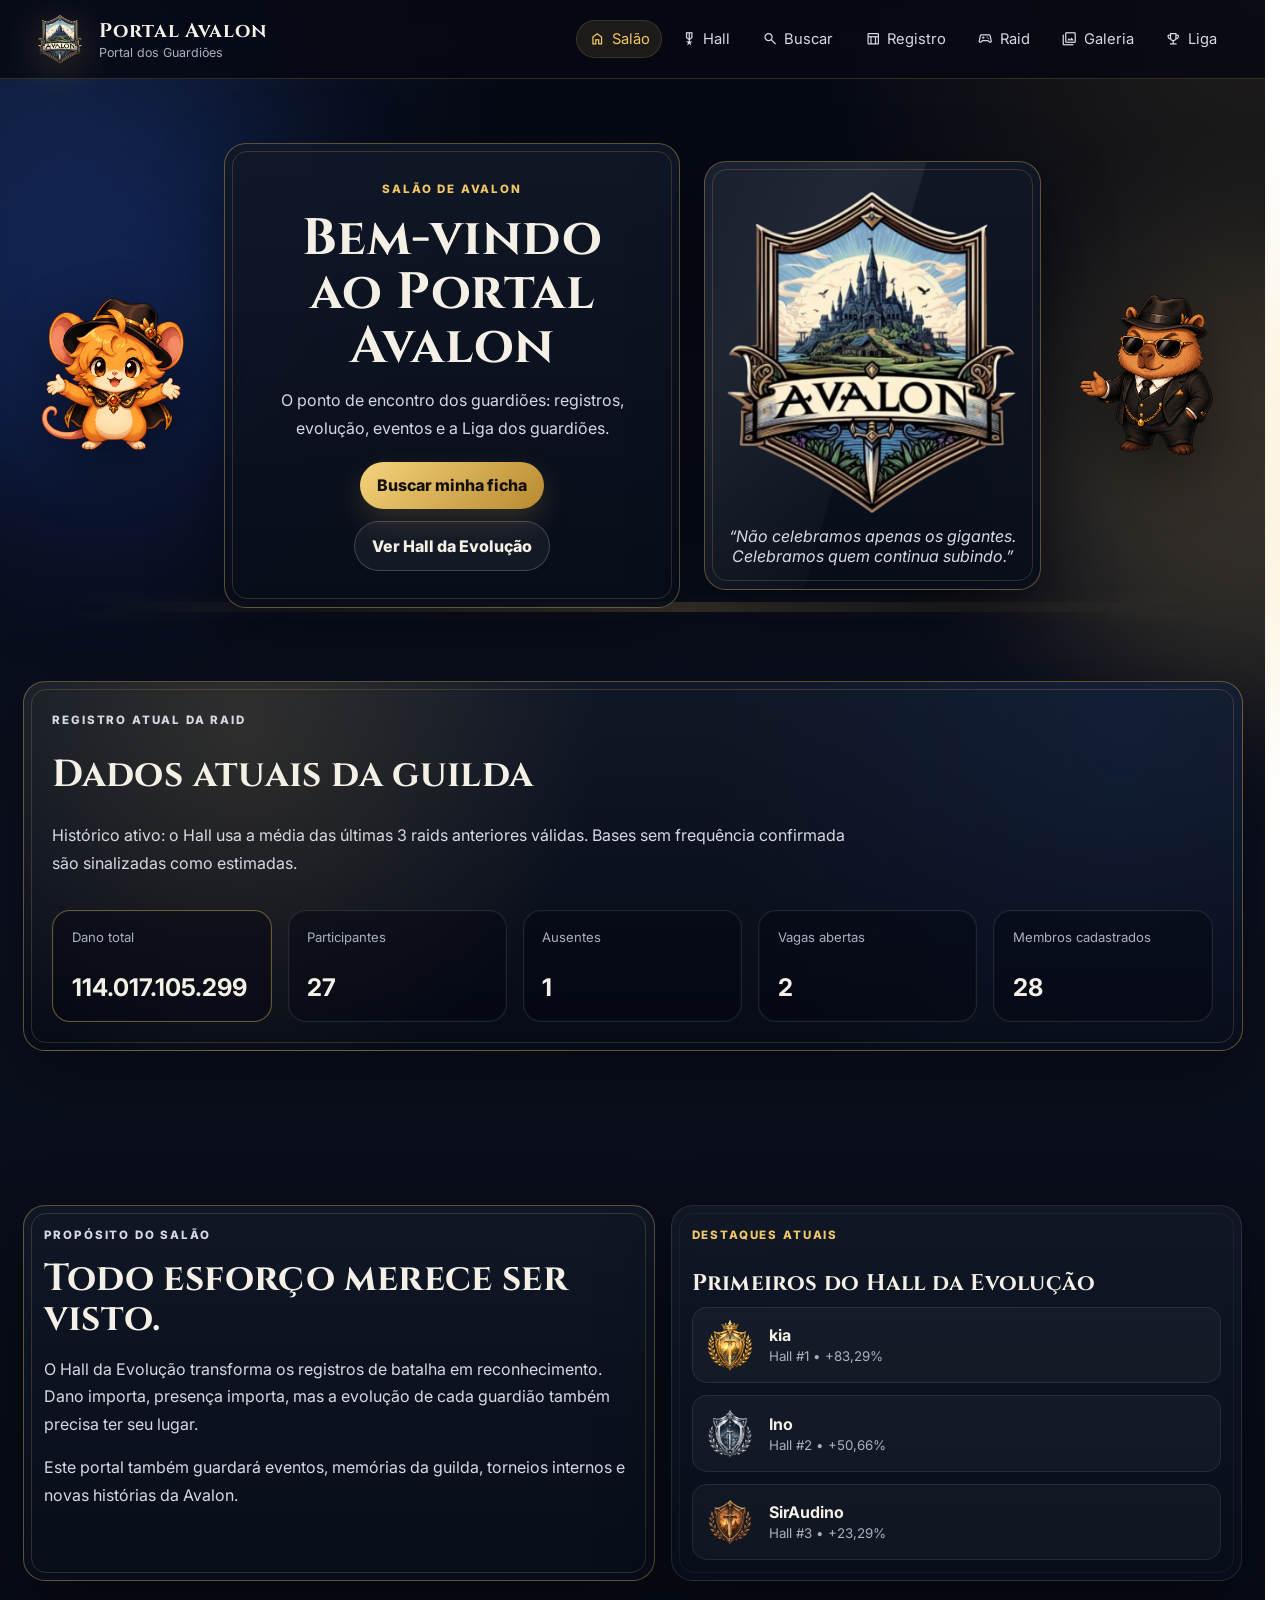
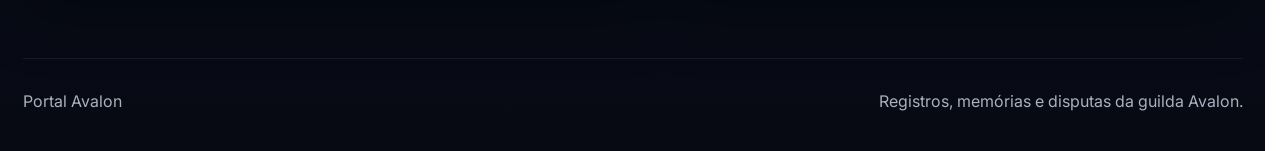
==== commit ca9f8363: "Atualiza Liga Firebase e adiciona loader global" ====
--- a/web/index.html
+++ b/web/index.html
@@ -12,6 +12,18 @@
   <link rel="stylesheet" href="assets/css/styles.css" />
 </head>
 <body data-page="salao" data-root="">
+  <!-- Loader global simples: manter imediatamente após a abertura do <body>. -->
+  <div
+    id="avalon-page-loader"
+    class="avalon-page-loader is-visible"
+    role="status"
+    aria-live="polite"
+    aria-label="Carregando"
+  >
+    <span class="avalon-page-loader__spinner" aria-hidden="true"></span>
+    <span class="avalon-page-loader__text">Carregando...</span>
+  </div>
+
   <div class="ambient ambient-one"></div>
   <div class="ambient ambient-two"></div>
 
@@ -102,6 +114,8 @@
     <span>Registros, memórias e disputas da guilda Avalon.</span>
   </footer>
 
+  <script src="assets/js/ui.js"></script>
+
   <script src="assets/js/data.js"></script>
   <script src="assets/js/hall-rules.js"></script>
   <script src="assets/js/app.js"></script>
--- a/web/assets/css/styles.css
+++ b/web/assets/css/styles.css
@@ -65,6 +65,7 @@
 
 html {
   scroll-behavior: smooth;
+  scrollbar-gutter: stable;
 }
 
 body {
@@ -6221,3 +6222,97 @@
     display: none;
   }
 }
+
+/* ============================================================
+   LOADER GLOBAL SIMPLES — PORTAL AVALON
+   Anel de carregamento + mensagem única.
+============================================================ */
+
+body.avalon-loader-lock {
+  overflow: hidden;
+  padding-right: var(--avalon-loader-scrollbar-compensation, 0px);
+}
+
+.avalon-page-loader {
+  position: fixed;
+  inset: 0;
+  z-index: 210;
+  isolation: isolate;
+  contain: layout paint style;
+  display: grid;
+  place-content: center;
+  justify-items: center;
+  gap: 0.9rem;
+  min-height: 100svh;
+  color: var(--text);
+  background: rgba(4, 7, 15, 0.985);
+  opacity: 0;
+  visibility: hidden;
+  pointer-events: none;
+  transform: translateZ(0);
+  transition: opacity 0.16s ease, visibility 0.16s ease;
+}
+
+.avalon-page-loader[hidden] {
+  display: none !important;
+}
+
+.avalon-page-loader.is-visible {
+  opacity: 1;
+  visibility: visible;
+  pointer-events: auto;
+}
+
+.avalon-page-loader.is-hiding {
+  opacity: 0;
+  visibility: hidden;
+  pointer-events: none;
+}
+
+.avalon-page-loader__spinner {
+  width: 3.25rem;
+  height: 3.25rem;
+  border: 3px solid rgba(79, 140, 255, 0.18);
+  border-top-color: var(--gold, #f2c766);
+  border-right-color: var(--blue, #4f8cff);
+  border-radius: 50%;
+  box-shadow: 0 0 28px rgba(79, 140, 255, 0.14);
+  transform: translateZ(0) rotate(0deg);
+  transform-origin: center;
+  backface-visibility: hidden;
+  will-change: transform;
+  animation: avalonLoaderSpin 0.8s linear infinite;
+}
+
+.avalon-page-loader__text {
+  min-width: 10rem;
+  color: var(--text);
+  font-family: var(--font-body);
+  font-size: clamp(0.98rem, 2vw, 1.08rem);
+  font-weight: 700;
+  line-height: 1.2;
+  letter-spacing: 0.06em;
+  text-align: center;
+  text-shadow: 0 4px 18px rgba(0, 0, 0, 0.45);
+}
+
+@keyframes avalonLoaderSpin {
+  from {
+    transform: translateZ(0) rotate(0deg);
+  }
+
+  to {
+    transform: translateZ(0) rotate(360deg);
+  }
+}
+
+@media (prefers-reduced-motion: reduce) {
+  .avalon-page-loader {
+    transition-duration: 0.01ms !important;
+  }
+
+  .avalon-page-loader__spinner {
+    animation-duration: 1.8s;
+  }
+}
+
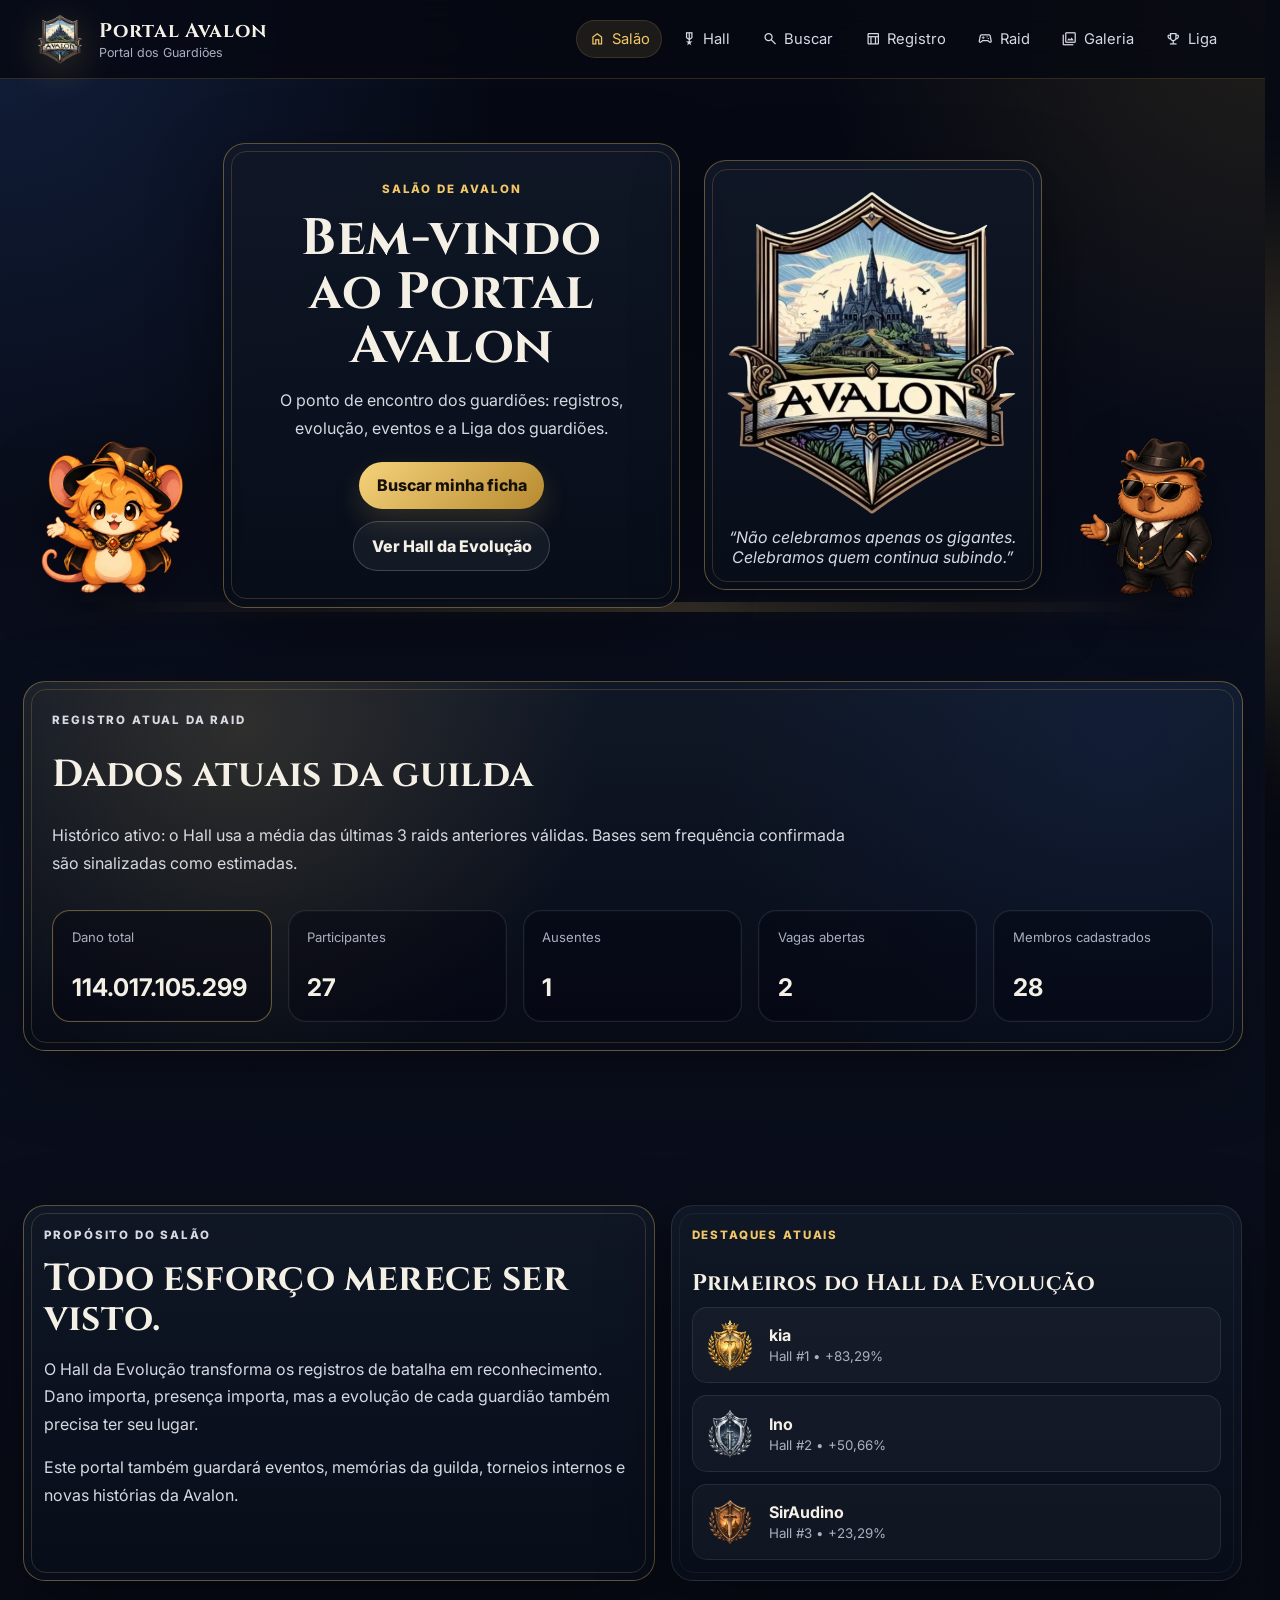
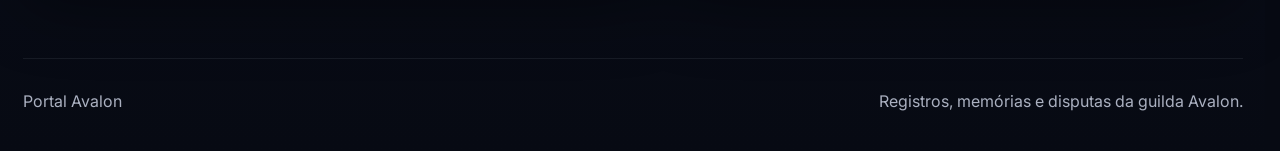
==== commit 3fc77437: "Consolida Portal Avalon V7.8.1 e documentação" ====
--- a/web/index.html
+++ b/web/index.html
@@ -1,123 +1,109 @@
-<!doctype html>
+<!DOCTYPE html>
+
 <html lang="pt-BR">
 <head>
-  <meta charset="utf-8" />
-  <meta name="viewport" content="width=device-width, initial-scale=1" />
-  <title>Salão de Avalon • Portal Avalon</title>
-  <meta name="description" content="Portal Avalon: salão digital da Guilda Avalon para registros, evolução, eventos e memórias." />
-  <link rel="preconnect" href="https://fonts.googleapis.com">
-  <link rel="preconnect" href="https://fonts.gstatic.com" crossorigin>
-  <link href="https://fonts.googleapis.com/css2?family=Cinzel:wght@500;600;700;800&family=Inter:wght@400;500;600;700;800&display=swap" rel="stylesheet">
-  <link rel="stylesheet" href="https://fonts.googleapis.com/css2?family=Material+Symbols+Outlined:opsz,wght,FILL,GRAD@24,400,0,0" />
-  <link rel="stylesheet" href="assets/css/styles.css" />
-</head>
+<meta charset="utf-8"/>
+<meta content="width=device-width, initial-scale=1" name="viewport"/>
+<title>Salão de Avalon • Portal Avalon</title>
+<meta content="Portal Avalon: salão digital da Guilda Avalon para registros, evolução, eventos e memórias." name="description"/>
+<link href="https://fonts.googleapis.com" rel="preconnect"/>
+<link crossorigin="" href="https://fonts.gstatic.com" rel="preconnect"/>
+<link href="https://fonts.googleapis.com/css2?family=Cinzel:wght@500;600;700;800&amp;family=Inter:wght@400;500;600;700;800&amp;display=swap" rel="stylesheet"/>
+<link href="https://fonts.googleapis.com/css2?family=Material+Symbols+Outlined:opsz,wght,FILL,GRAD@24,400,0,0" rel="stylesheet">
+<link href="assets/css/styles.css" rel="stylesheet">
+</link></link></head>
 <body data-page="salao" data-root="">
-  <!-- Loader global simples: manter imediatamente após a abertura do <body>. -->
-  <div
-    id="avalon-page-loader"
-    class="avalon-page-loader is-visible"
-    role="status"
-    aria-live="polite"
-    aria-label="Carregando"
-  >
-    <span class="avalon-page-loader__spinner" aria-hidden="true"></span>
-    <span class="avalon-page-loader__text">Carregando...</span>
-  </div>
-
-  <div class="ambient ambient-one"></div>
-  <div class="ambient ambient-two"></div>
-
-  <header class="site-header">
-    <a class="brand" href="index.html" aria-label="Voltar ao Salão de Avalon">
-      <img src="assets/img/brand/avalon-logo-small.png" alt="Símbolo da Guilda Avalon" class="brand-logo" />
-      <div class="brand-text">
-        <strong>Portal Avalon</strong>
-        <span>Portal dos Guardiões</span>
-      </div>
-    </a>
-    <button class="nav-toggle" type="button" aria-label="Abrir menu" aria-expanded="false">☰</button>
-    <nav class="main-nav" aria-label="Navegação principal">
-      <a class="active" href="index.html"><span class="material-symbols-outlined" aria-hidden="true">home</span>Salão</a>
-      <a class="" href="pages/hall.html"><span class="material-symbols-outlined" aria-hidden="true">military_tech</span>Hall</a>
-      <a class="" href="pages/oraculo.html"><span class="material-symbols-outlined" aria-hidden="true">search</span>Buscar</a>
-      <a class="" href="pages/registro.html"><span class="material-symbols-outlined" aria-hidden="true">table_chart</span>Registro</a>
-      <a class="" href="pages/raid.html"><span class="material-symbols-outlined" aria-hidden="true">sports_esports</span>Raid</a>
-      <a class="" href="pages/galeria.html"><span class="material-symbols-outlined" aria-hidden="true">photo_library</span>Galeria</a>
-      <a class="" href="pages/liga.html"><span class="material-symbols-outlined" aria-hidden="true">emoji_events</span>Liga</a>
-    </nav>
-  </header>
-
-  <main class="page-shell salao-page">
-
-    <section class="section-block page-title-stage reveal">
-      <div class="page-hero-mascots salao-hero-mascots">
-        <div class="page-hero-mascot left cley">
-          <img src="assets/img/mascots/cley-salao.png" alt="Cley, mascote da Avalon" />
-        </div>
-
-        <div class="page-title-platform page-title-with-logo salao-title-core">
-          <div class="page-title-card medieval-card gold-frame">
-            <p class="eyebrow">Salão de Avalon</p>
-            <h1>Bem-vindo ao Portal Avalon</h1>
-            <p>
+<!-- Loader global simples: manter imediatamente após a abertura do <body>. -->
+<div aria-label="Carregando" aria-live="polite" class="avalon-page-loader is-visible" id="avalon-page-loader" role="status">
+<span aria-hidden="true" class="avalon-page-loader__spinner"></span>
+<span class="avalon-page-loader__text">Carregando...</span>
+</div>
+<div class="ambient ambient-one"></div>
+<div class="ambient ambient-two"></div>
+<header class="site-header">
+<a aria-label="Voltar ao Salão de Avalon" class="brand" href="index.html">
+<img alt="Símbolo da Guilda Avalon" class="brand-logo" data-avalon-critical-image="" decoding="async" fetchpriority="high" height="256" loading="eager" src="assets/img/brand/display/avalon-logo-small.webp" width="223"/>
+<div class="brand-text">
+<strong>Portal Avalon</strong>
+<span>Portal dos Guardiões</span>
+</div>
+</a>
+<button aria-expanded="false" aria-label="Abrir menu" class="nav-toggle" type="button">☰</button>
+<nav aria-label="Navegação principal" class="main-nav">
+<a class="active" href="index.html"><span aria-hidden="true" class="material-symbols-outlined">home</span>Salão</a>
+<a class="" href="pages/hall.html"><span aria-hidden="true" class="material-symbols-outlined">military_tech</span>Hall</a>
+<a class="" href="pages/oraculo.html"><span aria-hidden="true" class="material-symbols-outlined">search</span>Buscar</a>
+<a class="" href="pages/registro.html"><span aria-hidden="true" class="material-symbols-outlined">table_chart</span>Registro</a>
+<a class="" href="pages/raid.html"><span aria-hidden="true" class="material-symbols-outlined">sports_esports</span>Raid</a>
+<a class="" href="pages/galeria.html"><span aria-hidden="true" class="material-symbols-outlined">photo_library</span>Galeria</a>
+<a class="" href="pages/liga.html"><span aria-hidden="true" class="material-symbols-outlined">emoji_events</span>Liga</a>
+</nav>
+</header>
+<main class="page-shell salao-page">
+<section class="section-block page-title-stage reveal">
+<div class="page-hero-mascots salao-hero-mascots">
+<div class="page-hero-mascot left cley">
+<img alt="Cley, mascote da Avalon" data-avalon-critical-image="" decoding="async" fetchpriority="high" height="512" loading="eager" src="assets/img/mascots/display/cley-salao.webp" width="512"/>
+</div>
+<div class="page-title-platform page-title-with-logo salao-title-core">
+<div class="page-title-card medieval-card gold-frame">
+<p class="eyebrow">Salão de Avalon</p>
+<h1>Bem-vindo ao Portal Avalon</h1>
+<p>
               O ponto de encontro dos guardiões: registros, evolução, eventos e a Liga dos guardiões.
             </p>
-            <div class="hero-actions centered-actions">
-              <a class="btn btn-primary" href="pages/oraculo.html">Buscar minha ficha</a>
-              <a class="btn btn-secondary" href="pages/hall.html">Ver Hall da Evolução</a>
-            </div>
-          </div>
-          <aside class="hero-emblem medieval-card gold-frame" aria-label="Símbolo oficial da guilda">
-            <img src="assets/img/brand/avalon-logo.png" alt="Logo oficial da Guilda Avalon" class="guild-logo" />
-            <div class="hero-quote">
-              <span>“Não celebramos apenas os gigantes. Celebramos quem continua subindo.”</span>
-            </div>
-          </aside>
-        </div>
-
-        <div class="page-hero-mascot right olimpio">
-          <img src="assets/img/mascots/olimpio-salao.png" alt="Olimpio, mascote da Avalon" />
-        </div>
-      </div>
-    </section>
-
-    <section class="section-block reveal salao-raid-section" aria-labelledby="resumo-title">
-      <div class="raid-summary-card medieval-card gold-frame">
-        <div class="section-heading compact">
-          <p class="eyebrow">Registro atual da Raid</p>
-          <h2 id="resumo-title">Dados atuais da guilda</h2>
-          <p id="raid-mode-text">Carregando os registros mais recentes da Avalon...</p>
-        </div>
-        <div class="summary-grid" id="summary-grid"></div>
-      </div>
-    </section>
-
-    <section class="section-block split-overview reveal" aria-labelledby="salao-visao-title">
-      <div class="medieval-card gold-frame overview-copy">
-        <p class="eyebrow">Propósito do Salão</p>
-        <h2 id="salao-visao-title">Todo esforço merece ser visto.</h2>
-        <p>
+<div class="hero-actions centered-actions">
+<a class="btn btn-primary" href="pages/oraculo.html">Buscar minha ficha</a>
+<a class="btn btn-secondary" href="pages/hall.html">Ver Hall da Evolução</a>
+</div>
+</div>
+<aside aria-label="Símbolo oficial da guilda" class="hero-emblem medieval-card gold-frame">
+<div class="guild-logo-flash">
+<img alt="Logo oficial da Guilda Avalon" class="guild-logo" data-avalon-critical-image="" decoding="async" fetchpriority="high" height="640" loading="eager" src="assets/img/brand/display/avalon-logo.webp" width="556"/>
+</div>
+<div class="hero-quote">
+<span>“Não celebramos apenas os gigantes. Celebramos quem continua subindo.”</span>
+</div>
+</aside>
+</div>
+<div class="page-hero-mascot right olimpio">
+<img alt="Olimpio, mascote da Avalon" data-avalon-critical-image="" decoding="async" fetchpriority="high" height="512" loading="eager" src="assets/img/mascots/display/olimpio-salao.webp" width="512"/>
+</div>
+</div>
+</section>
+<section aria-labelledby="resumo-title" class="section-block reveal salao-raid-section">
+<div class="raid-summary-card medieval-card gold-frame">
+<div class="section-heading compact">
+<p class="eyebrow">Registro atual da Raid</p>
+<h2 id="resumo-title">Dados atuais da guilda</h2>
+<p id="raid-mode-text">Carregando os registros mais recentes da Avalon...</p>
+</div>
+<div class="summary-grid" id="summary-grid"></div>
+</div>
+</section>
+<section aria-labelledby="salao-visao-title" class="section-block split-overview reveal">
+<div class="medieval-card gold-frame overview-copy">
+<p class="eyebrow">Propósito do Salão</p>
+<h2 id="salao-visao-title">Todo esforço merece ser visto.</h2>
+<p>
           O Hall da Evolução transforma os registros de batalha em reconhecimento.
           Dano importa, presença importa, mas a evolução de cada guardião também precisa ter seu lugar.
         </p>
-        <p>
+<p>
           Este portal também guardará eventos, memórias da guilda, torneios internos e novas histórias da Avalon.
         </p>
-      </div>
-      <div class="mini-top medieval-card" id="salao-top-preview"></div>
-    </section>
-
-  </main>
-
-  <footer class="site-footer">
-    <span>Portal Avalon</span>
-    <span>Registros, memórias e disputas da guilda Avalon.</span>
-  </footer>
-
-  <script src="assets/js/ui.js"></script>
-
-  <script src="assets/js/data.js"></script>
-  <script src="assets/js/hall-rules.js"></script>
-  <script src="assets/js/app.js"></script>
+</div>
+<div class="mini-top medieval-card" id="salao-top-preview"></div>
+</section>
+</main>
+<footer class="site-footer">
+<span>Portal Avalon</span>
+<span>Registros, memórias e disputas da guilda Avalon.</span>
+</footer>
+<script src="assets/js/ui.js"></script>
+<script src="assets/js/data.js"></script>
+<script src="assets/js/hall-rules.js"></script>
+<script src="assets/js/app.js"></script>
 </body>
 </html>
+
--- a/web/assets/css/styles.css
+++ b/web/assets/css/styles.css
@@ -1,6 +1,6 @@
 /* ============================================================
    AVALON RAID HALL — STYLES.CSS
-   Versão refinada para MVP v3.1+
+   Folha de estilos consolidada do Portal Avalon
    Estrutura:
    01. Variáveis globais
    02. Reset/base
@@ -64,8 +64,10 @@
 }
 
 html {
-  scroll-behavior: smooth;
+  min-height: 100%;
+  scroll-behavior: auto;
   scrollbar-gutter: stable;
+  background-color: #070a13;
 }
 
 body {
@@ -73,15 +75,17 @@
   font-family: var(--font-body);
   color: var(--text);
   min-height: 100vh;
-  overflow-x: hidden;
+  overflow-x: clip;
   background:
     radial-gradient(circle at top left, rgba(49, 88, 165, 0.28), transparent 32rem),
     radial-gradient(circle at top right, rgba(201, 162, 74, 0.14), transparent 28rem),
     linear-gradient(180deg, #050812 0%, #0b1020 50%, #070a13 100%);
+  background-color: #070a13;
 }
 
 img {
   max-width: 100%;
+  height: auto;
   display: block;
 }
 
@@ -94,6 +98,43 @@
 input,
 select {
   font: inherit;
+}
+
+
+/* Estabilidade de layout e zoom */
+.page-shell,
+.page-shell > *,
+.section-block,
+.medieval-card,
+.table-wrap,
+.league-panel,
+.raid-team-card {
+  min-width: 0;
+}
+
+.page-shell,
+.site-header,
+.site-footer {
+  max-width: 100%;
+}
+
+p,
+h1,
+h2,
+h3,
+strong,
+small,
+label,
+button,
+a {
+  overflow-wrap: anywhere;
+}
+
+.podium-final-card img,
+.winner-share-card img {
+  animation: none;
+  transform: none;
+  contain: paint;
 }
 
 
@@ -139,6 +180,34 @@
   right: -12rem;
 }
 
+/* Durante o pinch zoom, preserva a composição e reduz repinturas pesadas. */
+html.avalon-pinch-zoomed,
+html.avalon-pinch-zoomed body {
+  background-color: #070a13;
+}
+
+html.avalon-pinch-zoomed body::before {
+  opacity: 0;
+}
+
+html.avalon-pinch-zoomed .ambient {
+  visibility: hidden;
+}
+
+html.avalon-pinch-zoomed .site-header,
+html.avalon-pinch-zoomed .site-back-top {
+  background: #060913;
+  -webkit-backdrop-filter: none;
+  backdrop-filter: none;
+}
+
+html.avalon-pinch-zoomed .avalon-flash-active::before,
+html.avalon-pinch-zoomed .avalon-flash-active::after {
+  animation: none !important;
+  opacity: 0 !important;
+}
+
+
 
 /* ============================================================
    04. HEADER E NAVEGAÇÃO
@@ -451,19 +520,6 @@
   color: var(--gold);
 }
 
-/* Brilho lento somente em elementos de destaque, NÃO na tabela */
-.hero-emblem::after,
-.podium-card::after {
-  content: "";
-  position: absolute;
-  inset: -60% auto auto -30%;
-  width: 80%;
-  height: 200%;
-  background: linear-gradient(110deg, transparent, rgba(255,255,255,0.08), transparent);
-  transform: rotate(16deg);
-  pointer-events: none;
-  animation: slowShine 6s ease-in-out infinite;
-}
 
 
 /* ============================================================
@@ -484,9 +540,92 @@
   place-items: center;
 }
 
+.guild-logo-flash,
+.podium-image-wrap {
+  --avalon-flash-duration: 1400ms;
+  --avalon-flash-width: 40%;
+  --avalon-flash-opacity: 0.78;
+  --avalon-flash-glow-opacity: 0.34;
+  --avalon-flash-rgb: 255, 235, 155;
+  position: relative;
+  isolation: isolate;
+  overflow: hidden;
+  contain: none;
+}
+
+.guild-logo-flash {
+  display: grid;
+  place-items: center;
+  width: min(100%, 330px);
+}
+
+/*
+ * Flash compartilhado em desktop e mobile. A faixa e o halo são gradientes
+ * CSS simples; somente opacity e transform são animados.
+ */
+.guild-logo-flash::before,
+.guild-logo-flash::after,
+.podium-image-wrap::before,
+.podium-image-wrap::after {
+  content: "";
+  position: absolute;
+  pointer-events: none;
+  opacity: 0;
+  -webkit-backface-visibility: hidden;
+  backface-visibility: hidden;
+}
+
+.guild-logo-flash::before,
+.podium-image-wrap::before {
+  inset: 8%;
+  z-index: 2;
+  border-radius: 50%;
+  transform: scale(0.94);
+  background: radial-gradient(
+    circle at center,
+    rgba(var(--avalon-flash-rgb), 0.36),
+    rgba(var(--avalon-flash-rgb), 0.11) 48%,
+    transparent 74%
+  );
+}
+
+.guild-logo-flash::after,
+.podium-image-wrap::after {
+  top: -18%;
+  bottom: -18%;
+  left: -45%;
+  z-index: 3;
+  width: var(--avalon-flash-width);
+  transform: translate3d(-120%, 0, 0) skewX(-16deg);
+  background: linear-gradient(
+    110deg,
+    transparent 0%,
+    rgba(var(--avalon-flash-rgb), 0.04) 27%,
+    rgba(255, 255, 255, 0.16) 40%,
+    rgba(var(--avalon-flash-rgb), 0.92) 50%,
+    rgba(255, 255, 255, 0.18) 60%,
+    rgba(var(--avalon-flash-rgb), 0.05) 73%,
+    transparent 100%
+  );
+}
+
+.guild-logo-flash.avalon-flash-active::before,
+.podium-image-wrap.avalon-flash-active::before {
+  animation: avalonSharedGlow var(--avalon-flash-duration) ease-in-out 1 both;
+  will-change: transform, opacity;
+}
+
+.guild-logo-flash.avalon-flash-active::after,
+.podium-image-wrap.avalon-flash-active::after {
+  animation: avalonSharedSweep var(--avalon-flash-duration) linear 1 both;
+  will-change: transform, opacity;
+}
+
 .guild-logo {
-  width: min(100%, 330px);
+  position: relative;
   z-index: 1;
+  width: 100%;
+  height: auto;
   object-fit: contain;
 }
 
@@ -568,8 +707,6 @@
 }
 
 
-
-
 /* ============================================================
    09. PÁGINA HALL DA EVOLUÇÃO
 ============================================================ */
@@ -591,14 +728,17 @@
 }
 
 .podium-card.gold {
+  --avalon-flash-rgb: 255, 226, 126;
   border-color: rgba(242,199,102,0.46);
 }
 
 .podium-card.silver {
+  --avalon-flash-rgb: 226, 237, 255;
   border-color: rgba(216,222,233,0.35);
 }
 
 .podium-card.bronze {
+  --avalon-flash-rgb: 232, 154, 92;
   border-color: rgba(184,115,51,0.44);
 }
 
@@ -607,6 +747,11 @@
   place-items: center;
   min-height: 230px;
   margin-bottom: 0.7rem;
+}
+
+.podium-image-wrap > img {
+  position: relative;
+  z-index: 1;
 }
 
 .podium-card img {
@@ -643,6 +788,43 @@
 
 .evolution.negative {
   color: var(--red);
+}
+
+@keyframes avalonSharedSweep {
+  0% {
+    opacity: 0;
+    transform: translate3d(-120%, 0, 0) skewX(-16deg);
+  }
+
+  14% { opacity: 0.18; }
+  36% { opacity: var(--avalon-flash-opacity); }
+  70% { opacity: 0.54; }
+  88% { opacity: 0.18; }
+
+  100% {
+    opacity: 0;
+    transform: translate3d(520%, 0, 0) skewX(-16deg);
+  }
+}
+
+@keyframes avalonSharedGlow {
+  0%,
+  100% {
+    opacity: 0;
+    transform: scale(0.94);
+  }
+
+  34% { opacity: 0.15; }
+
+  52% {
+    opacity: var(--avalon-flash-glow-opacity);
+    transform: scale(1.02);
+  }
+
+  76% {
+    opacity: 0.12;
+    transform: scale(1.04);
+  }
 }
 
 .evolution.neutral {
@@ -812,7 +994,6 @@
 }
 
 
-
 /* Plataforma visual onde os mascotes "pisam" */
 
 
@@ -839,15 +1020,7 @@
 /* Mascotes Cley e Olimpio no Registro */
 
 
-
-
-
-
 /* Flash pequeno nos óculos dos mascotes */
-
-
-
-
 
 
 /* Painel da tabela geral */
@@ -1047,234 +1220,28 @@
    14. ANIMAÇÕES
 ============================================================ */
 
-/* Entrada suave das seções */
-.reveal {
-  opacity: 0;
-  transform: translateY(18px);
-  transition: opacity 0.65s ease, transform 0.65s ease;
-}
-
-.reveal.is-visible {
-  opacity: 1;
-  transform: translateY(0);
-}
+/* O reveal global é definido na seção de motion e acessibilidade. */
 
 /* Brilho usado em cards de destaque */
-@keyframes slowShine {
-  0%, 30% {
-    transform: translateX(-80%) rotate(16deg);
-    opacity: 0;
-  }
-
-  45% {
-    opacity: 1;
-  }
-
-  68%, 100% {
-    transform: translateX(220%) rotate(16deg);
-    opacity: 0;
-  }
-}
-
-/* Flutuação dos mascotes */
-@keyframes mascotFloat {
-  0%, 100% {
-    transform: translateY(0) rotate(-1deg);
-  }
-
-  50% {
-    transform: translateY(-9px) rotate(1deg);
-  }
-}
-
-/* Flash leve dos óculos dos mascotes */
-@keyframes glassesFlash {
-  0%, 76%, 100% {
-    opacity: 0;
-    transform: translateX(-85px) rotate(-18deg);
-  }
-
-  80% {
-    opacity: 0.85;
-  }
-
-  86% {
-    opacity: 0;
-    transform: translateX(38px) rotate(-18deg);
-  }
-}
 
 
 /* ============================================================
    15. RESPONSIVIDADE
 ============================================================ */
 
-/* Reduz animações para quem prefere menos movimento */
-@media (prefers-reduced-motion: reduce) {
-  * {
-    animation: none !important;
-    transition: none !important;
-    scroll-behavior: auto !important;
-  }
-
-  .reveal {
-    opacity: 1;
-    transform: none;
-  }
-}
+/* A acessibilidade de movimento é centralizada ao final do arquivo. */
 
 /* Tablets e notebooks menores */
-@media (max-width: 980px) {
-  .hero,
-  .split-overview {
-    grid-template-columns: 1fr;
-    min-height: unset;
-  }
-
-  h1 {
-    max-width: 14ch;
-  }
-
-  .summary-grid {
-    grid-template-columns: repeat(2, minmax(0, 1fr));
-  }
-
-  .podium-grid {
-    grid-template-columns: 1fr;
-  }
-
-  .elite-list {
-    grid-template-columns: 1fr;
-  }
-
-  .member-stats {
-    grid-template-columns: repeat(2, minmax(0, 1fr));
-  }
-
-  /* Esconde mascotes no mobile/tablet para evitar aperto visual */
-  
-
-  
-
-  .registro-toolbar {
-    align-items: flex-start;
-    flex-direction: column;
-  }
-
-  .registro-kpis {
-    justify-content: flex-start;
-  }
-}
+
 
 /* Celulares e telas estreitas */
-@media (max-width: 720px) {
-  .site-header {
-    align-items: flex-start;
-  }
-
-  .brand-text span {
-    display: none;
-  }
-
-  .nav-toggle {
-    display: inline-flex;
-    align-items: center;
-    justify-content: center;
-    width: 42px;
-    height: 42px;
-    border-radius: 12px;
-    color: var(--text);
-    background: rgba(255,255,255,0.06);
-    border: 1px solid rgba(216,222,233,0.14);
-  }
-
-  .main-nav {
-    display: none;
-    position: absolute;
-    top: 100%;
-    left: 1rem;
-    right: 1rem;
-    padding: 0.7rem;
-    background: rgba(6,9,19,0.96);
-    border: 1px solid rgba(242,199,102,0.20);
-    border-radius: 18px;
-    box-shadow: var(--shadow);
-  }
-
-  .main-nav.open {
-    display: grid;
-    grid-template-columns: repeat(2, minmax(0,1fr));
-  }
-
-  .main-nav a {
-    text-align: center;
-  }
-
-  .page-shell,
-  .site-footer {
-    width: min(100% - 1rem, 1220px);
-  }
-
-  .summary-grid {
-    grid-template-columns: 1fr;
-  }
-
-  .hero-actions .btn {
-    width: 100%;
-    text-align: center;
-  }
-
-  .guild-logo {
-    width: min(100%, 260px);
-  }
-
-  .podium-image-wrap {
-    min-height: 180px;
-  }
-
-  .podium-card img {
-    width: min(210px, 86%);
-  }
-
-  .member-profile {
-    grid-template-columns: 1fr;
-    text-align: center;
-    justify-items: center;
-  }
-
-  .member-stats {
-    grid-template-columns: 1fr;
-  }
-
-  .filters-bar input,
-  .filters-bar select {
-    width: 100%;
-    flex-basis: 100%;
-  }
-}
+
 
 /* Celulares pequenos */
-@media (max-width: 440px) {
-  .brand-logo {
-    width: 2.6rem;
-    height: 2.6rem;
-  }
-
-  .brand-text strong {
-    font-size: 0.95rem;
-  }
-
-  h1 {
-    font-size: 2.15rem;
-  }
-
-  h2 {
-    font-size: 1.72rem;
-  }
-}
+
 
 /* ============================================================
-   16. V3.2 — COMPONENTE PADRÃO DE TÍTULO DAS PÁGINAS
+   16. COMPONENTE PADRÃO DE TÍTULO DAS PÁGINAS
    Usado em Salão, Hall, Buscar, Registro, Galeria e Liga.
 ============================================================ */
 
@@ -1347,10 +1314,9 @@
 
 /* ============================================================
    16.1. AJUSTE ESPECÍFICO — REGISTRO COM MASCOTES
-   Cabeçalho do Registro migrado para o componente global na V7.6.
+   Cabeçalho do Registro integrado ao componente global.
    Mantém Cley à esquerda, título no centro e Olimpio à direita.
 ============================================================ */
-
 
 
 .registro-page .registro-title-card.page-title-card {
@@ -1364,9 +1330,6 @@
 }
 
 
-
-
-
 /* Ajusta a linha/plataforma para ficar alinhada com os mascotes */
 
 
@@ -1374,7 +1337,7 @@
 
 
 /* ============================================================
-   17. V3.2 — GALERIA DE EVENTOS
+   17. GALERIA DE EVENTOS
 ============================================================ */
 
 .gallery-filter-panel {
@@ -1529,44 +1492,15 @@
 }
 
 /* ============================================================
-   18. V3.2 — RESPONSIVIDADE COMPLEMENTAR
+   18. RESPONSIVIDADE COMPLEMENTAR
 ============================================================ */
 
-@media (max-width: 980px) {
-  
-
-  .page-title-with-logo .page-title-card {
-    margin: 0 auto;
-  }
-
-  .gallery-grid {
-    grid-template-columns: 1fr;
-  }
-
-  .gallery-modal-content {
-    grid-template-columns: 1fr;
-  }
-}
-
-@media (max-width: 720px) {
-  .page-title-card,
-  .solo-title-card {
-    padding: 1.25rem;
-  }
-
-  .year-filter {
-    flex: 1 1 86px;
-    text-align: center;
-  }
-
-  .gallery-actions .btn {
-    flex: 1 1 130px;
-    text-align: center;
-  }
-}
+
+
+
 
 /* ============================================================
-   19. V3.3 — ÍCONES, COERÊNCIA VISUAL E LIGA AVALON
+   19. ÍCONES, COERÊNCIA VISUAL E LIGA AVALON
 ============================================================ */
 
 /* Ícones do Google no menu e botões */
@@ -2052,60 +1986,15 @@
   }
 }
 
-@media (max-width: 1180px) {
-  .league-mode-grid {
-    grid-template-columns: repeat(3, minmax(0, 1fr));
-  }
-
-  .members-check-grid,
-  .drawn-order {
-    grid-template-columns: repeat(2, minmax(0, 1fr));
-  }
-}
-
-@media (max-width: 980px) {
-  .league-builder-grid,
-  .survival-grid,
-  .podium-final-grid {
-    grid-template-columns: 1fr;
-  }
-
-  .podium-final-card.gold {
-    order: -1;
-  }
-}
-
-@media (max-width: 720px) {
-  .main-nav a {
-    gap: 0.32rem;
-  }
-
-  .league-mode-grid,
-  .members-check-grid,
-  .drawn-order {
-    grid-template-columns: 1fr;
-  }
-
-  .league-panel-head,
-  .survival-row {
-    flex-direction: column;
-    align-items: flex-start;
-  }
-
-  .league-counter,
-  .guest-row .btn {
-    width: 100%;
-  }
-
-  .league-match-actions .btn,
-  .placement-actions .btn {
-    flex: 1 1 100%;
-  }
-}
+
+
+
+
+
 
 
 /* ============================================================
-   20. V4.0 — HALL JUSTO, LIGA EM FASES E TROFÉUS
+   20. HALL JUSTO, LIGA EM FASES E TROFÉUS
 ============================================================ */
 
 /* Status novos do Registro/Buscar Ficha */
@@ -2317,7 +2206,6 @@
   aspect-ratio: 1 / 1;
   object-fit: contain;
   filter: drop-shadow(0 18px 28px rgba(0,0,0,0.36));
-  animation: trophyGlow 3.6s ease-in-out infinite;
 }
 
 .podium-final-card.gold img {
@@ -2328,47 +2216,12 @@
   transform-origin: bottom center;
 }
 
-@keyframes trophyGlow {
-  0%, 100% {
-    transform: translateY(0);
-    filter: drop-shadow(0 18px 28px rgba(0,0,0,0.36));
-  }
-  50% {
-    transform: translateY(-5px);
-    filter: drop-shadow(0 24px 36px rgba(242,199,102,0.22));
-  }
-}
-
-@media (max-width: 980px) {
-  .league-phase-nav {
-    grid-template-columns: 1fr;
-  }
-
-  .league-phase-nav > .btn {
-    width: 100%;
-  }
-
-  .phase-tabs {
-    order: -1;
-  }
-
-  .phase-matches-grid {
-    grid-template-columns: 1fr;
-  }
-
-  .league-podium-actions {
-    width: 100%;
-    justify-content: stretch;
-  }
-
-  .league-podium-actions .btn {
-    flex: 1 1 220px;
-  }
-}
+
+
 
 
 /* ============================================================
-   21. V4.1 — LIGA MAIS INTUITIVA
+   21. LIGA MAIS INTUITIVA
    Busca de membros, avisos centrais, Top 3 no 1v5 e fluxo guiado
 ============================================================ */
 
@@ -2470,18 +2323,6 @@
 /* Avisos centrais animados */
 
 
-
-
-
-
-
-
-
-
-
-
-
-
 @keyframes noticeFadeIn {
   from {
     opacity: 0;
@@ -2553,33 +2394,14 @@
   min-width: max-content;
 }
 
-/* Responsividade da V4.1 */
-@media (max-width: 980px) {
-  .league-add-grid {
-    grid-template-columns: 1fr;
-  }
-
-  .copy-phase-call {
-    width: 100%;
-  }
-}
-
-@media (max-width: 720px) {
-  
-
-  .member-suggestion {
-    align-items: flex-start;
-    flex-direction: column;
-  }
-
-  .survival-place-label {
-    white-space: normal;
-  }
-}
+/* Responsividade do componente */
+
+
+
 
 
 /* ============================================================
-   22. V4.2 — MASCOTES CONTEXTUAIS, SALÃO E LIGA DE EQUIPES
+   22. MASCOTES CONTEXTUAIS, SALÃO E LIGA DE EQUIPES
 ============================================================ */
 
 .salao-title-core {
@@ -2623,11 +2445,6 @@
   align-items: end;
   justify-content: center;
   pointer-events: none;
-  animation: mascotFloat 4.6s ease-in-out infinite;
-}
-
-.page-hero-mascot.right {
-  animation-delay: 0.55s;
 }
 
 .page-hero-mascot img {
@@ -2826,82 +2643,18 @@
 }
 
 
-@media (max-width: 1180px) {
-  .compact-mode-grid {
-    grid-template-columns: repeat(3, minmax(0, 1fr));
-  }
-}
-
-@media (max-width: 980px) {
-  .page-hero-mascots,
-  .salao-hero-mascots {
-    grid-template-columns: 1fr;
-    text-align: center;
-  }
-
-  .page-hero-mascots::after {
-    display: none;
-  }
-
-  .page-hero-mascot {
-    display: none;
-  }
-
-  .salao-hero-mascots .page-title-with-logo {
-    grid-template-columns: 1fr;
-  }
-
-  .manual-team-grid {
-    grid-template-columns: 1fr;
-  }
-
-  .team-controls-head,
-  .manual-team-info {
-    flex-direction: column;
-    align-items: stretch;
-  }
-
-  .team-mode-badge {
-    width: fit-content;
-  }
-}
-
-@media (max-width: 720px) {
-  .compact-mode-grid {
-    grid-template-columns: 1fr;
-  }
-
-}
+
+
+
+
+
 
 
 /* ============================================================
-   23. V4.3 — LIGA INTELIGENTE, PÓDIO REFINADO E MASCOTES
+   23. LIGA INTELIGENTE, PÓDIO REFINADO E MASCOTES
 ============================================================ */
 
-:root {
-  --mascot-title-size: clamp(132px, 13vw, 205px);
-  --mascot-title-size-large: clamp(145px, 14vw, 225px);
-  --mascot-registro-size: clamp(175px, 17vw, 265px);
-}
-
-/* Padronização final dos mascotes contextuais */
-.page-hero-mascot img {
-  width: var(--mascot-title-size);
-  max-height: 285px;
-}
-
-.salao-hero-mascots .page-hero-mascot img,
-.hall-hero-mascots .page-hero-mascot img,
-.buscar-hero-mascots .page-hero-mascot img,
-.galeria-hero-mascots .page-hero-mascot img,
-.liga-hero-mascots .page-hero-mascot img {
-  width: var(--mascot-title-size-large);
-}
-
-/* Registro fica levemente maior, mas preserva o padrão original da página */
-
-
-
+/* Dimensões dos mascotes são centralizadas nos tokens visuais globais. */
 
 /* Botões e controles finais da Liga */
 .manual-team-toolbar {
@@ -2932,37 +2685,13 @@
 }
 
 
-/* Responsividade V4.3 */
-@media (max-width: 980px) {
-
-  
-
-  
-}
-
-@media (max-width: 720px) {
-  :root {
-    --mascot-title-size: clamp(92px, 28vw, 140px);
-    --mascot-title-size-large: clamp(96px, 30vw, 150px);
-  }
-
-  .page-hero-mascots {
-    grid-template-columns: 1fr;
-  }
-
-  .page-hero-mascot {
-    display: none;
-  }
-
-  .manual-team-toolbar,
-  .podium-final-actions {
-    flex-direction: column;
-    align-items: stretch;
-  }
-}
+/* Responsividade do componente */
+
+
+
 
 /* ============================================================
-   24. V4.3.1 — CORREÇÕES DE PÓDIO, TOPO E MASCOTES DO REGISTRO
+   24. CORREÇÕES DE PÓDIO, TOPO E MASCOTES DO REGISTRO
 ============================================================ */
 
 /* Botões finais do pódio: seta à esquerda e limpar à direita */
@@ -2976,45 +2705,19 @@
 }
 
 
-
 /* Corrige regra mais específica antiga que impedia aumento dos mascotes do Registro */
 
 
-
-
-
-
-/* Preserva leitura no notebook e evita sobreposição em larguras intermediárias */
-@media (max-width: 1180px) {
-  :root {
-    --mascot-registro-size: clamp(150px, 15vw, 220px);
-  }
-
-  
-}
-
-@media (max-width: 980px) {
-  .podium-final-actions,
-  .podium-final-actions.only-top {
-    justify-content: stretch;
-  }
-
-  .podium-final-actions .btn {
-    flex: 1 1 100%;
-  }
-}
+/* O dimensionamento responsivo do Registro é centralizado na seção responsiva. */
+
+
 
 
 /* ============================================================
-   25. V5.0 — POLIMENTO FINAL, MAPAS DA LIGA E PRÉ-DEPLOY
+   25. POLIMENTO FINAL, MAPAS DA LIGA E PRÉ-DEPLOY
 ============================================================ */
 
-:root {
-  --mascot-title-size: clamp(138px, 13.5vw, 215px);
-  --mascot-title-size-large: clamp(158px, 14.8vw, 245px);
-  --mascot-title-size-xl: clamp(170px, 15.6vw, 265px);
-  --mascot-registro-size: clamp(178px, 17vw, 265px);
-}
+/* Tokens visuais dos mascotes são definidos uma única vez. */
 
 /* Salão: card centralizado de dados atuais da Raid */
 .salao-raid-section {
@@ -3048,26 +2751,7 @@
   font-size: clamp(1.18rem, 1.9vw, 1.72rem);
 }
 
-/* Mascotes: aumento controlado nas páginas mais visuais */
-.salao-hero-mascots .page-hero-mascot img {
-  width: var(--mascot-title-size-xl);
-  max-height: 330px;
-}
-
-.galeria-hero-mascots .page-hero-mascot img,
-.liga-hero-mascots .page-hero-mascot img {
-  width: var(--mascot-title-size-xl);
-  max-height: 325px;
-}
-
-.hall-hero-mascots .page-hero-mascot img,
-.buscar-hero-mascots .page-hero-mascot img {
-  width: var(--mascot-title-size-large);
-  max-height: 310px;
-}
-
-
-
+/* A escala contextual dos mascotes é controlada pelos tokens globais. */
 
 
 /* Flash do Cley: reposicionado para atravessar os óculos, não a testa */
@@ -3145,50 +2829,14 @@
 }
 
 /* Responsividade final */
-@media (max-width: 1180px) {
-  :root {
-    --mascot-title-size-xl: clamp(140px, 13vw, 215px);
-    --mascot-registro-size: clamp(155px, 15vw, 225px);
-  }
-
-  .raid-summary-card .summary-grid {
-    grid-template-columns: repeat(3, minmax(150px, 1fr));
-  }
-
-  
-}
-
-@media (max-width: 980px) {
-  .raid-summary-card .summary-grid {
-    grid-template-columns: repeat(2, minmax(0, 1fr));
-  }
-
-  .league-map-preview {
-    width: min(100%, 460px);
-  }
-
-  .league-map-preview img {
-    max-height: 260px;
-  }
-}
-
-@media (max-width: 640px) {
-  .raid-summary-card .summary-grid {
-    grid-template-columns: 1fr;
-  }
-
-  .league-map-preview img {
-    max-height: 220px;
-  }
-
-  .placement-card-download,
-  .podium-export-actions .btn {
-    width: 100%;
-  }
-}
+
+
+
+
+
 
 /* ============================================================
-   26. V5.1 — CORREÇÕES DO PÓDIO, CARDS E FLUXO FINAL DA LIGA
+   26. CORREÇÕES DO PÓDIO, CARDS E FLUXO FINAL DA LIGA
 ============================================================ */
 
 /* Pódio oficial: cards individuais em coluna para leitura e download por jogador/equipe */
@@ -3272,31 +2920,12 @@
   isolation: isolate;
 }
 
-.winner-share-trophy-wrap::after,
-.podium-final-card::after {
-  content: "";
-  position: absolute;
-  inset: 10% 6%;
-  border-radius: 999px;
-  background: linear-gradient(115deg, transparent 0%, rgba(255,255,255,0.0) 36%, rgba(255,255,255,0.46) 49%, rgba(255,255,255,0.0) 62%, transparent 100%);
-  transform: translateX(-135%) rotate(8deg);
-  mix-blend-mode: screen;
-  pointer-events: none;
-  animation: ligaTrophyShine 4.8s ease-in-out infinite;
-  z-index: 2;
-}
-
-.podium-final-card::after {
-  inset: 18% 22% 34%;
-  opacity: 0.7;
-}
 
 .winner-share-card img {
   width: min(230px, 100%);
   max-height: 260px;
   object-fit: contain;
   filter: drop-shadow(0 18px 28px rgba(0,0,0,0.40));
-  animation: trophyGlow 3.8s ease-in-out infinite;
   position: relative;
   z-index: 1;
 }
@@ -3395,58 +3024,13 @@
   color: rgba(215,217,226,0.58);
 }
 
-@keyframes ligaTrophyShine {
-  0%, 62%, 100% {
-    transform: translateX(-135%) rotate(8deg);
-    opacity: 0;
-  }
-  72% {
-    opacity: 0.8;
-  }
-  88% {
-    transform: translateX(135%) rotate(8deg);
-    opacity: 0;
-  }
-}
-
-@media (max-width: 860px) {
-  .winner-share-body,
-  .winner-share-body.solo-card {
-    grid-template-columns: 1fr;
-    text-align: center;
-  }
-
-  .winner-share-details {
-    text-align: center;
-    justify-items: center;
-  }
-
-  .winner-share-members-list {
-    text-align: left;
-  }
-
-  .winner-share-card img {
-    width: min(210px, 82%);
-  }
-}
-
-@media (max-width: 560px) {
-  .winner-share-header h2 {
-    font-size: clamp(1.45rem, 10vw, 2.2rem);
-  }
-
-  .winner-share-team-name,
-  .winner-share-player-name {
-    font-size: clamp(1.35rem, 8vw, 1.9rem);
-  }
-
-  .placement-card-download {
-    width: 100%;
-  }
-}
+
+
+
+
 
 /* ============================================================
-   27. V5.2.1 — AJUSTE FINAL DO FLUXO DA LIGA
+   27. AJUSTE FINAL DO FLUXO DA LIGA
    Cabeçalho da Etapa 3 padronizado e confirmação bloqueada após início
 ============================================================ */
 
@@ -3558,23 +3142,10 @@
   box-shadow: 0 14px 36px rgba(184,115,51,0.34), inset 0 0 0 1px rgba(255,255,255,0.14);
 }
 
-@media (max-width: 760px) {
-  .league-bracket-heading {
-    text-align: center;
-    padding-inline: 0;
-  }
-
-  .league-bracket-heading h2 {
-    font-size: clamp(1.65rem, 8vw, 2.15rem);
-  }
-
-  .league-bracket-stage {
-    padding: 1rem;
-  }
-}
+
 
 /* ============================================================
-   28. V5.3 — NAVEGAÇÃO FINAL DAS RODADAS DA LIGA
+   28. NAVEGAÇÃO FINAL DAS RODADAS DA LIGA
    Navegador centralizado: uma rodada em destaque por vez
 ============================================================ */
 
@@ -3716,33 +3287,10 @@
   display: none;
 }
 
-@media (max-width: 760px) {
-  .league-round-navigator {
-    grid-template-columns: 48px minmax(0, 1fr) 48px;
-    gap: 0.75rem 0.6rem;
-    padding: 1rem 0.8rem;
-  }
-
-  .round-nav-control {
-    width: 44px;
-    height: 44px;
-  }
-
-  .round-nav-control .material-symbols-outlined {
-    font-size: 1.7rem;
-  }
-
-  .round-nav-center h3 {
-    font-size: clamp(1.25rem, 7.2vw, 2rem);
-  }
-
-  .round-helper {
-    font-size: 0.94rem;
-  }
-}
+
 
 /* ============================================================
-   V6.0 — PÁGINA RAID / ESTRATÉGIAS DE COMBATE
+   PÁGINA RAID / ESTRATÉGIAS DE COMBATE
 ============================================================ */
 
 .raid-page .section-block {
@@ -4226,100 +3774,14 @@
   to { transform: rotate(360deg); }
 }
 
-@media (max-width: 1180px) {
-  .raid-filter-grid {
-    grid-template-columns: 1fr 1fr;
-  }
-
-  .raid-actions {
-    grid-column: 1 / -1;
-  }
-
-  .raid-heroes-grid {
-    grid-template-columns: repeat(2, minmax(0, 1fr));
-  }
-}
-
-@media (max-width: 980px) {
-  .raid-hero-mascots .page-hero-mascot img {
-    width: clamp(120px, 24vw, 185px);
-  }
-
-  .raid-team-head,
-  .raid-results-head {
-    display: grid;
-    text-align: center;
-    justify-items: center;
-  }
-
-  .raid-results-head p {
-    margin-left: auto;
-  }
-
-  .raid-boss-title {
-    justify-content: center;
-    text-align: center;
-  }
-
-  .raid-damage-box {
-    text-align: center;
-  }
-
-  .raid-strategy-grid {
-    grid-template-columns: 1fr;
-  }
-}
-
-@media (max-width: 720px) {
-  .raid-filter-grid,
-  .raid-heroes-grid {
-    grid-template-columns: 1fr;
-  }
-
-  .raid-actions {
-    display: grid;
-  }
-
-  .raid-actions .btn {
-    width: 100%;
-  }
-
-  .raid-notice {
-    display: grid;
-    justify-items: center;
-    text-align: center;
-  }
-
-  .raid-boss-title {
-    display: grid;
-  }
-
-  .raid-team-meta {
-    justify-content: center;
-  }
-
-  .raid-image-wrap.hero {
-    width: 80px;
-    height: 80px;
-    border-radius: 18px;
-  }
-
-  .raid-image-wrap.hero img {
-    width: 72px;
-    height: 72px;
-  }
-
-  .raid-card-actions {
-    display: grid;
-  }
-
-  .raid-card-actions .btn {
-    width: 100%;
-  }
-}
+
+
+
+
+
 
 /* ============================================================
-   V6.2 — CARDS COMPARTILHÁVEIS DO GUARDIÃO E DA LIGA
+   CARDS COMPARTILHÁVEIS DO GUARDIÃO E DA LIGA
    Botões e ajustes visuais para geração de imagens em canvas.
 ============================================================ */
 
@@ -4349,20 +3811,11 @@
   min-width: min(100%, 270px);
 }
 
-@media (max-width: 720px) {
-  .member-card-actions {
-    justify-content: stretch;
-  }
-
-  .member-card-actions .btn,
-  .round-nav-actions .download-phase-card {
-    width: 100%;
-  }
-}
+
 
 
 /* ============================================================
-   V7.0.1 — REFINAMENTO VISUAL DA ABA RAID
+   REFINAMENTO VISUAL DA ABA RAID
    Consulta mais limpa, avatars estáveis e chains mais legíveis.
 ============================================================ */
 
@@ -4557,79 +4010,15 @@
   overflow-wrap: anywhere;
 }
 
-@media (max-width: 1180px) {
-  .raid-filter-grid {
-    grid-template-columns: repeat(2, minmax(220px, 1fr));
-  }
-
-  .raid-actions {
-    grid-column: 1 / -1;
-  }
-}
-
-@media (max-width: 920px) {
-  .raid-hero-slot {
-    min-height: 280px;
-  }
-
-  .raid-hero-avatar-box,
-  .raid-image-wrap.hero,
-  .raid-image-wrap.hero.raid-hero-avatar {
-    width: 88px;
-    height: 88px;
-    min-width: 88px;
-    min-height: 88px;
-    max-width: 88px;
-    max-height: 88px;
-    flex-basis: 88px;
-  }
-}
-
-@media (max-width: 720px) {
-  .raid-filter-grid {
-    grid-template-columns: 1fr;
-  }
-
-  .raid-actions {
-    display: grid;
-    grid-template-columns: 1fr;
-    justify-items: stretch;
-  }
-
-  .raid-actions .btn {
-    width: 100%;
-  }
-
-  .raid-hero-slot {
-    min-height: auto;
-  }
-
-  .raid-hero-avatar-box,
-  .raid-image-wrap.hero,
-  .raid-image-wrap.hero.raid-hero-avatar {
-    width: 80px;
-    height: 80px;
-    min-width: 80px;
-    min-height: 80px;
-    max-width: 80px;
-    max-height: 80px;
-    flex-basis: 80px;
-  }
-
-  .raid-chain-pattern li,
-  .raid-chain-step {
-    grid-template-columns: 1fr;
-    gap: 0.35rem;
-  }
-
-  .raid-chain-label {
-    white-space: normal;
-  }
-}
+
+
+
+
+
 
 
 /* ============================================================
-   V7.0.2 — COMBOBOX DA RAID, TRADUÇÃO PT-BR E CORREÇÃO DOS AVATARES
+   COMBOBOX DA RAID
    Select nativo substituído, elementos em chips e imagem do herói estabilizada.
 ============================================================ */
 
@@ -4931,58 +4320,12 @@
   white-space: pre-line;
 }
 
-@media (max-width: 920px) {
-  .raid-hero-avatar-box,
-  .raid-image-wrap.hero,
-  .raid-image-wrap.hero.raid-hero-avatar {
-    width: 88px !important;
-    height: 88px !important;
-    min-width: 88px !important;
-    min-height: 88px !important;
-    max-width: 88px !important;
-    max-height: 88px !important;
-    flex-basis: 88px;
-  }
-}
-
-@media (max-width: 720px) {
-  .raid-combobox-trigger {
-    grid-template-columns: auto minmax(0, 1fr);
-  }
-
-  .raid-combobox-trigger small {
-    display: none;
-  }
-
-  .raid-combobox-panel {
-    position: static;
-    margin-top: 0.55rem;
-  }
-
-  .raid-element-chips {
-    display: grid;
-    grid-template-columns: 1fr;
-  }
-
-  .raid-element-chip {
-    width: 100%;
-  }
-
-  .raid-hero-avatar-box,
-  .raid-image-wrap.hero,
-  .raid-image-wrap.hero.raid-hero-avatar {
-    width: 80px !important;
-    height: 80px !important;
-    min-width: 80px !important;
-    min-height: 80px !important;
-    max-width: 80px !important;
-    max-height: 80px !important;
-    flex-basis: 80px;
-  }
-}
+
+
+
 
 /* ============================================================
-   V7.0.3 — REFINAMENTO VISUAL FINAL DA ABA RAID
+   REFINAMENTO VISUAL FINAL DA ABA RAID
    Combobox de elementos, ícones coloridos e estados em cards Avalon.
 ============================================================ */
 
@@ -5175,33 +4518,10 @@
   max-height: min(430px, 65vh);
 }
 
-@media (max-width: 720px) {
-  .raid-state-card {
-    grid-template-columns: 1fr;
-    justify-items: center;
-    text-align: center;
-  }
-
-  .raid-team-list {
-    gap: 0.95rem;
-  }
-
-  .raid-element-panel {
-    position: static;
-    margin-top: 0.55rem;
-  }
-
-  .raid-result-element {
-    margin-left: 0;
-  }
-
-  .raid-team-eyebrow {
-    justify-content: center;
-  }
-}
+
 
 /* ============================================================
-   V7.0.4 — REFINAMENTO DOS RESULTADOS DA ABA RAID
+   REFINAMENTO DOS RESULTADOS DA ABA RAID
    Cards de composição estáveis, status Avalon e relíquias visuais.
 ============================================================ */
 
@@ -5402,43 +4722,16 @@
   margin-bottom: 0.15rem;
 }
 
-@media (min-width: 1181px) {
-  .raid-heroes-grid {
-    grid-template-columns: repeat(4, minmax(0, 1fr));
-  }
-}
-
-@media (max-width: 1180px) {
-  .raid-team-list,
-  .raid-team-card {
-    width: 100%;
-  }
-}
-
-@media (max-width: 980px) {
-  .raid-status-card {
-    width: min(100%, 620px);
-  }
-}
-
-@media (max-width: 720px) {
-  .raid-status-card {
-    grid-template-columns: 1fr;
-    justify-items: center;
-    text-align: center;
-  }
-
-  .raid-results-panel {
-    padding-inline: clamp(0.9rem, 4vw, 1.2rem);
-  }
-
-  .raid-team-meta > span {
-    justify-content: center;
-  }
-}
+
+
+
+
+
+
+
 
 /* ============================================================
-   V7.0.5 — FLUXO INTELIGENTE DA CONSULTA RAID
+   FLUXO INTELIGENTE DA CONSULTA RAID
    Status contextual, scroll para primeira composição e chips refinados.
 ============================================================ */
 
@@ -5473,7 +4766,7 @@
 }
 
 /* ============================================================
-   V7.0.6 — POLIMENTO FINAL DA EXPERIÊNCIA RAID
+   POLIMENTO FINAL DA EXPERIÊNCIA RAID
    Cartas visuais, toast flutuante e botão voltar ao topo.
 ============================================================ */
 
@@ -5541,27 +4834,6 @@
 }
 
 
-
-
-
-
-
-
-
-
-
-
-
-
-
-
-
-
-
-
-
-
-
 @keyframes raidToastIn {
   from { opacity: 0; transform: translateY(10px) scale(.98); }
   to { opacity: 1; transform: translateY(0) scale(1); }
@@ -5570,21 +4842,8 @@
 
 
 
-
-
-
-
-
-@media (max-width: 720px) {
-  
-
-  
-
-  
-}
-
 /* ============================================================
-   V7.2 — HISTÓRICO ROTATIVO E CONFIANÇA DO HALL
+   HISTÓRICO ROTATIVO E CONFIANÇA DO HALL
 ============================================================ */
 .history-meta,
 .history-inline {
@@ -5639,15 +4898,10 @@
   min-width: 1500px;
 }
 
-@media (max-width: 720px) {
-  .history-confidence {
-    white-space: normal;
-    text-align: center;
-  }
-}
+
 
 /* ============================================================
-   V7.3 — HALL DINÂMICO, FREQUÊNCIA POR FAIXA E PATENTES MÓVEIS
+   HALL DINÂMICO, FREQUÊNCIA POR FAIXA E PATENTES MÓVEIS
 ============================================================ */
 .hall-rules-section {
   padding-top: 0;
@@ -5768,31 +5022,12 @@
   min-width: 1680px;
 }
 
-@media (max-width: 900px) {
-  .hall-rules-grid {
-    grid-template-columns: repeat(2, minmax(0, 1fr));
-  }
-}
-
-@media (max-width: 620px) {
-  .hall-rules-grid {
-    grid-template-columns: 1fr;
-  }
-
-  .elite-list,
-  .outside-hall-list {
-    grid-template-columns: 1fr;
-  }
-
-  .hall-rules-grid article {
-    grid-template-columns: 1fr auto;
-    align-items: center;
-    text-align: left;
-  }
-}
+
+
+
 
 /* ============================================================
-   V7.3.1 — HALL BLINDADO, FICHA HORIZONTAL E REGISTRO OTIMIZADO
+   HALL BLINDADO, FICHA HORIZONTAL E REGISTRO OTIMIZADO
 ============================================================ */
 
 /* O Hall público mostra apenas resultado, média e evolução. */
@@ -5924,36 +5159,8 @@
 
 
 
-
-
-
-@media (max-width: 720px) {
-  .hall-public-stats {
-    grid-template-columns: 1fr;
-  }
-
-  .page-shell.registro-page {
-    width: min(100% - 1rem, 1500px);
-  }
-
-  .registro-page .battle-table,
-  .registro-panel table {
-    min-width: 1080px;
-  }
-
-  .registro-page .battle-table .sticky-rank {
-    min-width: 82px;
-    width: 82px;
-  }
-
-  .registro-page .battle-table .sticky-member {
-    left: 82px;
-    min-width: 132px;
-  }
-}
-
 /* ============================================================
-   V7.5 — PÓDIO ADAPTATIVO E CONSOLIDAÇÃO DO COMPONENTE DA LIGA
+   PÓDIO ADAPTATIVO E CONSOLIDAÇÃO DO COMPONENTE DA LIGA
    Mantém conteúdo dentro dos cards e elimina correções por colocação.
 ============================================================ */
 
@@ -6001,15 +5208,10 @@
   margin-top: 0;
 }
 
-@media (max-width: 980px) {
-  .podium-final-card,
-  .podium-final-card.gold {
-    min-height: 240px;
-  }
-}
+
 
 /* ============================================================
-   V7.6 — COMPONENTES GLOBAIS CONSOLIDADOS
+   COMPONENTES GLOBAIS CONSOLIDADOS
    Plataforma dos mascotes, feedback de ações e botão de topo.
 ============================================================ */
 
@@ -6030,7 +5232,7 @@
   opacity: 0.65;
 }
 
-/* Registro migrado para o cabeçalho global, mantendo dimensões e flashes. */
+/* Cabeçalho do Registro com dimensões integradas ao componente global. */
 .registro-hero-mascots {
   grid-template-columns: minmax(190px, 285px) minmax(0, 1fr) minmax(190px, 285px);
   align-items: end;
@@ -6040,41 +5242,7 @@
   min-width: min(22vw, 280px);
 }
 
-.registro-hero-mascot img {
-  width: var(--mascot-registro-size);
-  max-height: 350px;
-  object-fit: contain;
-}
-
-.registro-hero-mascot::after {
-  content: "";
-  position: absolute;
-  z-index: 4;
-  width: 52px;
-  height: 10px;
-  top: 34%;
-  left: 50%;
-  border-radius: 999px;
-  background: linear-gradient(100deg, transparent, rgba(255,255,255,0.95), transparent);
-  opacity: 0;
-  transform: translateX(-110px) rotate(-18deg);
-  mix-blend-mode: screen;
-  animation: glassesFlash 5.8s ease-in-out infinite;
-}
-
-.registro-hero-mascot.cley::after {
-  width: 54px;
-  top: 39%;
-  left: 53%;
-  transform: translateX(-118px) rotate(-16deg);
-  animation-delay: 0.4s;
-}
-
-.registro-hero-mascot.olimpio::after {
-  width: 58px;
-  top: 32%;
-  animation-delay: 1.1s;
-}
+/* A imagem do mascote do Registro usa a escala global. */
 
 /* Feedback central global baseado no visual consolidado da Liga. */
 .action-feedback-overlay {
@@ -6181,47 +5349,25 @@
   font-size: 1.25rem;
 }
 
-@media (max-width: 1180px) {
-  .registro-hero-mascots {
-    grid-template-columns: minmax(155px, 230px) minmax(0, 1fr) minmax(155px, 230px);
-  }
-
-  .registro-hero-mascot img {
-    width: clamp(155px, 15vw, 225px);
-  }
-}
-
-@media (max-width: 980px) {
-  .registro-hero-mascots {
-    grid-template-columns: 1fr;
-    text-align: center;
-  }
-
-  .registro-hero-mascot {
-    display: none;
-  }
-
-  .page-hero-mascots::after {
-    display: none;
-  }
-}
-
-@media (max-width: 720px) {
-  .action-feedback-actions .btn {
-    flex: 1 1 100%;
-    width: 100%;
-  }
-
-  .site-back-top {
-    right: 0.75rem;
-    bottom: 0.75rem;
-    padding: 0.68rem 0.78rem;
-  }
-
-  .site-back-top span:last-child {
-    display: none;
-  }
-}
+html.avalon-returning-top {
+  scroll-behavior: auto !important;
+}
+
+html.avalon-returning-top .site-back-top {
+  opacity: 0 !important;
+  transform: translateY(12px) !important;
+  pointer-events: none !important;
+  backdrop-filter: none !important;
+  transition: none !important;
+}
+
+html.avalon-returning-top .reveal {
+  transition: none !important;
+}
+
+/* O cabeçalho do Registro passa a usar grid fluido sem breakpoint duplicado. */
+
+
 
 /* ============================================================
    LOADER GLOBAL SIMPLES — PORTAL AVALON
@@ -6306,13 +5452,1415 @@
   }
 }
 
+/* Movimento reduzido do loader é tratado na regra de acessibilidade. */
+
+/* ============================================================
+   MOTION, CABEÇALHOS E RESPONSIVIDADE CONSOLIDADOS
+   - mascotes estáticos e responsivos em todas as larguras;
+   - reveal iniciado somente após a saída real do loader;
+   - conteúdo visível por padrão quando JavaScript falhar;
+   - bloco mobile de autoridade para cabeçalhos, Raid e Registro;
+   - acessibilidade de movimento sem seletor universal.
+============================================================ */
+
+:root {
+  --avalon-motion-duration: 680ms;
+  --avalon-motion-distance: 20px;
+  --avalon-motion-easing: cubic-bezier(0.22, 1, 0.36, 1);
+  --avalon-mascot-size: clamp(108px, 14vw, 220px);
+  --avalon-registro-mascot-size: clamp(118px, 15vw, 235px);
+}
+
+/* Fallback seguro: sem JavaScript, nenhuma seção permanece invisível. */
+.reveal {
+  opacity: 1;
+  transform: none;
+}
+
+/* A classe é aplicada pelo ui.js somente quando o sistema de motion está pronto. */
+html.avalon-motion-ready .reveal {
+  opacity: 0;
+  transform: translate3d(0, var(--avalon-motion-distance), 0);
+  transition:
+    opacity var(--avalon-motion-duration) var(--avalon-motion-easing),
+    transform var(--avalon-motion-duration) var(--avalon-motion-easing);
+  will-change: opacity, transform;
+}
+
+html.avalon-motion-ready .reveal.is-visible {
+  opacity: 1;
+  transform: translate3d(0, 0, 0);
+  will-change: auto;
+}
+
+/* Proporções fluidas dos cabeçalhos em todas as larguras. */
+.page-hero-mascots,
+.salao-hero-mascots,
+.registro-hero-mascots {
+  grid-template-columns:
+    clamp(96px, 14vw, 190px)
+    minmax(0, 1fr)
+    clamp(96px, 14vw, 190px);
+  gap: clamp(0.55rem, 1.8vw, 1.35rem);
+  align-items: end;
+  overflow: visible;
+}
+
+.registro-hero-mascots {
+  grid-template-columns:
+    clamp(108px, 15vw, 230px)
+    minmax(0, 1fr)
+    clamp(108px, 15vw, 230px);
+}
+
+.page-hero-mascot,
+.registro-hero-mascot {
+  display: flex;
+  min-width: 0;
+  transform: none;
+}
+
+.page-hero-mascot img,
+.salao-hero-mascots .page-hero-mascot img,
+.hall-hero-mascots .page-hero-mascot img,
+.buscar-hero-mascots .page-hero-mascot img,
+.galeria-hero-mascots .page-hero-mascot img,
+.liga-hero-mascots .page-hero-mascot img,
+.raid-hero-mascots .page-hero-mascot img,
+.registro-hero-mascot img {
+  width: var(--avalon-mascot-size);
+  max-width: 100%;
+  max-height: 330px;
+  object-fit: contain;
+}
+
+.registro-hero-mascot img {
+  width: var(--avalon-registro-mascot-size);
+}
+
+.page-hero-mascots::after {
+  display: block;
+}
+
+/* Bloco mobile consolidado para cabeçalhos, Raid e Registro. */
+
+
+/* Acessibilidade permanece separada por não ser um breakpoint de layout. */
+
+/* Desktop amplo */
+@media (min-width: 1181px) {
+.raid-heroes-grid {
+    grid-template-columns: repeat(4, minmax(0, 1fr));
+  }
+}
+
+/* Notebook e tablet horizontal */
+@media (max-width: 1180px) {
+.league-mode-grid {
+    grid-template-columns: repeat(3, minmax(0, 1fr));
+  }
+
+  .members-check-grid,
+  .drawn-order {
+    grid-template-columns: repeat(2, minmax(0, 1fr));
+  }
+
+  .compact-mode-grid {
+    grid-template-columns: repeat(3, minmax(0, 1fr));
+  }
+
+  .raid-summary-card .summary-grid {
+    grid-template-columns: repeat(3, minmax(150px, 1fr));
+  }
+
+  
+
+  .raid-filter-grid {
+    grid-template-columns: 1fr 1fr;
+  }
+
+  .raid-actions {
+    grid-column: 1 / -1;
+  }
+
+  .raid-heroes-grid {
+    grid-template-columns: repeat(2, minmax(0, 1fr));
+  }
+
+  .raid-filter-grid {
+    grid-template-columns: repeat(2, minmax(220px, 1fr));
+  }
+
+  .raid-actions {
+    grid-column: 1 / -1;
+  }
+
+  .raid-team-list,
+  .raid-team-card {
+    width: 100%;
+  }
+}
+
+/* Tablet, zoom elevado e componentes compactos */
+@media (max-width: 980px) {
+  .guild-logo-flash,
+  .podium-image-wrap {
+    --avalon-flash-width: 34%;
+    --avalon-flash-opacity: 0.70;
+    --avalon-flash-glow-opacity: 0.28;
+  }
+
+.hero,
+  .split-overview {
+    grid-template-columns: 1fr;
+    min-height: unset;
+  }
+
+  h1 {
+    max-width: 14ch;
+  }
+
+  .summary-grid {
+    grid-template-columns: repeat(2, minmax(0, 1fr));
+  }
+
+  .podium-grid {
+    grid-template-columns: 1fr;
+  }
+
+  .elite-list {
+    grid-template-columns: 1fr;
+  }
+
+  .member-stats {
+    grid-template-columns: repeat(2, minmax(0, 1fr));
+  }
+
+  /* Esconde mascotes no mobile/tablet para evitar aperto visual */
+  
+
+  
+
+  .registro-toolbar {
+    align-items: flex-start;
+    flex-direction: column;
+  }
+
+  .registro-kpis {
+    justify-content: flex-start;
+  }
+
+  
+
+  .page-title-with-logo .page-title-card {
+    margin: 0 auto;
+  }
+
+  .gallery-grid {
+    grid-template-columns: 1fr;
+  }
+
+  .gallery-modal-content {
+    grid-template-columns: 1fr;
+  }
+
+  .league-builder-grid,
+  .survival-grid,
+  .podium-final-grid {
+    grid-template-columns: 1fr;
+  }
+
+  .podium-final-card.gold {
+    order: -1;
+  }
+
+  .league-phase-nav {
+    grid-template-columns: 1fr;
+  }
+
+  .league-phase-nav > .btn {
+    width: 100%;
+  }
+
+  .phase-tabs {
+    order: -1;
+  }
+
+  .phase-matches-grid {
+    grid-template-columns: 1fr;
+  }
+
+  .league-podium-actions {
+    width: 100%;
+    justify-content: stretch;
+  }
+
+  .league-podium-actions .btn {
+    flex: 1 1 220px;
+  }
+
+  .league-add-grid {
+    grid-template-columns: 1fr;
+  }
+
+  .copy-phase-call {
+    width: 100%;
+  }
+
+  .salao-hero-mascots .page-title-with-logo {
+    grid-template-columns: 1fr;
+  }
+
+  .manual-team-grid {
+    grid-template-columns: 1fr;
+  }
+
+  .team-controls-head,
+  .manual-team-info {
+    flex-direction: column;
+    align-items: stretch;
+  }
+
+  .team-mode-badge {
+    width: fit-content;
+  }
+
+
+  
+
+  
+
+  .podium-final-actions,
+  .podium-final-actions.only-top {
+    justify-content: stretch;
+  }
+
+  .podium-final-actions .btn {
+    flex: 1 1 100%;
+  }
+
+  .raid-summary-card .summary-grid {
+    grid-template-columns: repeat(2, minmax(0, 1fr));
+  }
+
+  .league-map-preview {
+    width: min(100%, 460px);
+  }
+
+  .league-map-preview img {
+    max-height: 260px;
+  }
+
+  .winner-share-body,
+  .winner-share-body.solo-card {
+    grid-template-columns: 1fr;
+    text-align: center;
+  }
+
+  .winner-share-details {
+    text-align: center;
+    justify-items: center;
+  }
+
+  .winner-share-members-list {
+    text-align: left;
+  }
+
+  .winner-share-card img {
+    width: min(210px, 82%);
+  }
+
+  .raid-hero-mascots .page-hero-mascot img {
+    width: clamp(120px, 24vw, 185px);
+  }
+
+  .raid-team-head,
+  .raid-results-head {
+    display: grid;
+    text-align: center;
+    justify-items: center;
+  }
+
+  .raid-results-head p {
+    margin-left: auto;
+  }
+
+  .raid-boss-title {
+    justify-content: center;
+    text-align: center;
+  }
+
+  .raid-damage-box {
+    text-align: center;
+  }
+
+  .raid-strategy-grid {
+    grid-template-columns: 1fr;
+  }
+
+  .raid-hero-slot {
+    min-height: 280px;
+  }
+
+  .raid-hero-avatar-box,
+  .raid-image-wrap.hero,
+  .raid-image-wrap.hero.raid-hero-avatar {
+    width: 88px;
+    height: 88px;
+    min-width: 88px;
+    min-height: 88px;
+    max-width: 88px;
+    max-height: 88px;
+    flex-basis: 88px;
+  }
+
+  .raid-hero-avatar-box,
+  .raid-image-wrap.hero,
+  .raid-image-wrap.hero.raid-hero-avatar {
+    width: 88px !important;
+    height: 88px !important;
+    min-width: 88px !important;
+    min-height: 88px !important;
+    max-width: 88px !important;
+    max-height: 88px !important;
+    flex-basis: 88px;
+  }
+
+  .raid-status-card {
+    width: min(100%, 620px);
+  }
+
+  .hall-rules-grid {
+    grid-template-columns: repeat(2, minmax(0, 1fr));
+  }
+.page-shell.registro-page {
+    width: min(100% - 1rem, 1500px);
+  }.registro-page .battle-table,
+  .registro-panel table {
+    min-width: 1080px;
+  }.registro-page .battle-table .sticky-rank {
+    min-width: 82px;
+    width: 82px;
+  }.registro-page .battle-table .sticky-member {
+    left: 82px;
+    min-width: 132px;
+  }
+  .podium-final-card,
+  .podium-final-card.gold {
+    min-height: 240px;
+  }
+.page-hero-mascots,
+  .salao-hero-mascots,
+  .registro-hero-mascots {
+    position: relative;
+    display: grid;
+    grid-template-columns: repeat(2, minmax(0, 1fr));
+    grid-template-areas:
+      "title title"
+      "left right";
+    width: 100%;
+    min-width: 0;
+    gap: clamp(0.35rem, 2vw, 0.7rem) clamp(0.75rem, 4vw, 1.5rem);
+    align-items: end;
+    padding: 0 0 0.35rem;
+    isolation: isolate;
+    text-align: center;
+  }.page-hero-mascots .page-title-card,
+  .page-hero-mascots .solo-title-card,
+  .salao-hero-mascots .page-title-card,
+  .registro-page .registro-title-card.page-title-card {
+    width: 100%;
+    max-width: 100%;
+    padding: clamp(0.9rem, 4vw, 1.25rem);
+  }.page-hero-mascot,
+  .registro-hero-mascot {
+    position: relative;
+    inset: auto;
+    z-index: 3;
+    width: 100%;
+    min-width: 0;
+    min-height: clamp(94px, 29vw, 138px);
+    align-items: end;
+  }.page-hero-mascot.left,
+  .registro-hero-mascot.left {
+    grid-area: left;
+    justify-content: flex-start;
+    padding-left: clamp(0.25rem, 3vw, 0.85rem);
+  }.page-hero-mascot.right,
+  .registro-hero-mascot.right {
+    grid-area: right;
+    justify-content: flex-end;
+    padding-right: clamp(0.25rem, 3vw, 0.85rem);
+  }.page-hero-mascot img,
+  .salao-hero-mascots .page-hero-mascot img,
+  .hall-hero-mascots .page-hero-mascot img,
+  .buscar-hero-mascots .page-hero-mascot img,
+  .galeria-hero-mascots .page-hero-mascot img,
+  .liga-hero-mascots .page-hero-mascot img,
+  .raid-hero-mascots .page-hero-mascot img,
+  .registro-hero-mascot img {
+    width: clamp(92px, 28vw, 132px);
+    max-width: 100%;
+    max-height: 152px;
+  }.page-title-card h1,
+  .solo-title-card h1,
+  .registro-title-card h1 {
+    font-size: clamp(1.45rem, 7vw, 2.05rem);
+    line-height: 1.08;
+    overflow-wrap: anywhere;
+  }.page-title-card p:not(.eyebrow),
+  .solo-title-card p:not(.eyebrow),
+  .registro-title-card p:not(.eyebrow) {
+    margin-top: 0.65rem;
+    font-size: clamp(0.82rem, 3.6vw, 0.9rem);
+    line-height: 1.48;
+  }.raid-page .reveal,
+  .registro-page .registro-stage.reveal {
+    opacity: 1;
+    transform: none;
+  }/* Registro: tabela semântica apresentada como cards verticais. */.page-shell.registro-page {
+    width: min(100% - 1rem, 1500px);
+  }.registro-page .section-block {
+    padding-top: 0.9rem;
+    padding-bottom: 0.9rem;
+  }.registro-panel {
+    padding: 0.75rem;
+  }.registro-toolbar {
+    display: grid;
+    grid-template-columns: 1fr;
+    text-align: center;
+    justify-items: stretch;
+  }.registro-kpis {
+    display: grid;
+    grid-template-columns: repeat(auto-fit, minmax(128px, 1fr));
+    width: 100%;
+    justify-content: stretch;
+  }.kpi-pill {
+    min-width: 0;
+    text-align: center;
+    white-space: normal;
+  }.registro-panel .filters-bar {
+    display: grid;
+    grid-template-columns: minmax(0, 1fr);
+    gap: 0.55rem;
+    padding: 0.65rem;
+  }.registro-panel .filters-bar input,
+  .registro-panel .filters-bar select {
+    width: 100%;
+    min-width: 0;
+    min-height: 44px;
+  }.registro-page .table-wrap {
+    max-height: none;
+    overflow: visible;
+    border: 0;
+    border-radius: 0;
+    background: transparent;
+    scrollbar-gutter: auto;
+  }.registro-page .battle-table,
+  .registro-panel table {
+    display: block;
+    width: 100%;
+    min-width: 0 !important;
+    table-layout: auto;
+    border-collapse: separate;
+  }.registro-page .battle-table thead {
+    position: absolute;
+    width: 1px;
+    height: 1px;
+    padding: 0;
+    margin: -1px;
+    overflow: hidden;
+    clip: rect(0 0 0 0);
+    white-space: nowrap;
+    border: 0;
+  }.registro-page .battle-table tbody {
+    display: grid;
+    grid-template-columns: minmax(0, 1fr);
+    gap: 0.78rem;
+    width: 100%;
+  }.registro-page .battle-table tr.registro-member-card {
+    display: grid;
+    grid-template-columns: repeat(2, minmax(0, 1fr));
+    grid-template-areas:
+      "rank member"
+      "participation participation"
+      "damage frequency"
+      "average evolution"
+      "hall patent"
+      "base base";
+    width: 100%;
+    min-width: 0;
+    overflow: hidden;
+    border: 1px solid rgba(242,199,102,0.22);
+    border-radius: 18px;
+    background:
+      radial-gradient(circle at 100% 0%, rgba(79,140,255,0.08), transparent 36%),
+      linear-gradient(145deg, rgba(17,24,39,0.84), rgba(6,9,19,0.94));
+    box-shadow: 0 14px 34px rgba(0,0,0,0.22), inset 0 0 0 1px rgba(255,255,255,0.025);
+  }.registro-page .battle-table tr.registro-member-card:hover {
+    background:
+      radial-gradient(circle at 100% 0%, rgba(79,140,255,0.11), transparent 38%),
+      linear-gradient(145deg, rgba(23,29,43,0.90), rgba(8,11,21,0.96));
+  }.registro-page .battle-table td {
+    position: static !important;
+    left: auto !important;
+    z-index: auto !important;
+    display: block;
+    min-width: 0 !important;
+    width: auto !important;
+    padding: 0.66rem 0.72rem;
+    border-right: 1px solid rgba(216,222,233,0.06);
+    border-bottom: 1px solid rgba(216,222,233,0.08);
+    background: transparent !important;
+    box-shadow: none !important;
+    text-align: left;
+    white-space: normal;
+    overflow-wrap: anywhere;
+  }.registro-page .battle-table td::before {
+    content: attr(data-label);
+    display: block;
+    margin-bottom: 0.28rem;
+    color: var(--muted);
+    font-size: 0.64rem;
+    font-weight: 900;
+    line-height: 1.2;
+    letter-spacing: 0.07em;
+    text-transform: uppercase;
+  }.registro-page .battle-table .registro-rank-cell {
+    grid-area: rank;
+    display: flex;
+    align-items: center;
+    color: var(--gold);
+    font-family: var(--font-title);
+    font-size: 1.05rem;
+    font-weight: 900;
+    border-bottom-color: rgba(242,199,102,0.18);
+    background: rgba(242,199,102,0.055) !important;
+  }.registro-page .battle-table .registro-member-cell {
+    grid-area: member;
+    display: flex;
+    align-items: center;
+    justify-content: flex-end;
+    color: var(--text);
+    font-family: var(--font-title);
+    font-size: 1.05rem;
+    font-weight: 900;
+    text-align: right;
+    border-right: 0;
+    border-bottom-color: rgba(242,199,102,0.18);
+    background: rgba(242,199,102,0.055) !important;
+  }.registro-page .battle-table .registro-rank-cell::before,
+  .registro-page .battle-table .registro-member-cell::before {
+    display: none;
+  }.registro-damage-cell { grid-area: damage; }.registro-frequency-cell { grid-area: frequency; border-right: 0 !important; }.registro-average-cell { grid-area: average; }.registro-evolution-cell { grid-area: evolution; border-right: 0 !important; }.registro-hall-cell { grid-area: hall; }.registro-patent-cell { grid-area: patent; border-right: 0 !important; }.registro-participation-cell { grid-area: participation; border-right: 0 !important; text-align: center !important; }.registro-base-cell { grid-area: base; border-right: 0 !important; border-bottom: 0 !important; text-align: center !important; }.registro-page .numeric-cell {
+    text-align: left;
+  }.registro-page .status-badge,
+  .registro-page .history-confidence,
+  .registro-page .hall-table-status {
+    max-width: 100%;
+    white-space: normal;
+    text-align: center;
+    justify-content: center;
+  }.registro-page .registro-participation-cell .status-badge,
+  .registro-page .registro-base-cell .history-confidence {
+    width: 100%;
+  }.registro-page .member-row-absent {
+    opacity: 0.9;
+    border-color: rgba(224,108,117,0.24) !important;
+  }.registro-page .battle-table .registro-empty-row {
+    display: block;
+    width: 100%;
+  }.registro-page .battle-table .registro-empty-cell {
+    display: block;
+    width: 100% !important;
+    padding: 1.2rem;
+    border: 1px dashed rgba(242,199,102,0.24);
+    border-radius: 16px;
+    color: var(--text-soft);
+    text-align: center;
+    background: rgba(255,255,255,0.025) !important;
+  }.registro-page .battle-table .registro-empty-cell::before {
+    display: none;
+  }
+}
+
+/* Celular */
+@media (max-width: 720px) {
+.site-header {
+    align-items: flex-start;
+  }
+
+  .brand-text span {
+    display: none;
+  }
+
+  .nav-toggle {
+    display: inline-flex;
+    align-items: center;
+    justify-content: center;
+    width: 42px;
+    height: 42px;
+    border-radius: 12px;
+    color: var(--text);
+    background: rgba(255,255,255,0.06);
+    border: 1px solid rgba(216,222,233,0.14);
+  }
+
+  .main-nav {
+    display: none;
+    position: absolute;
+    top: 100%;
+    left: 1rem;
+    right: 1rem;
+    padding: 0.7rem;
+    background: rgba(6,9,19,0.96);
+    border: 1px solid rgba(242,199,102,0.20);
+    border-radius: 18px;
+    box-shadow: var(--shadow);
+  }
+
+  .main-nav.open {
+    display: grid;
+    grid-template-columns: repeat(2, minmax(0,1fr));
+  }
+
+  .main-nav a {
+    text-align: center;
+  }
+
+  .page-shell,
+  .site-footer {
+    width: min(100% - 1rem, 1220px);
+  }
+
+  .summary-grid {
+    grid-template-columns: 1fr;
+  }
+
+  .hero-actions .btn {
+    width: 100%;
+    text-align: center;
+  }
+
+  .guild-logo-flash,
+  .podium-image-wrap {
+    --avalon-flash-width: 30%;
+    --avalon-flash-opacity: 0.66;
+    --avalon-flash-glow-opacity: 0.24;
+  }
+
+  .guild-logo-flash {
+    width: min(100%, 260px);
+  }
+
+  .guild-logo {
+    width: 100%;
+  }
+
+  .podium-image-wrap {
+    min-height: 180px;
+  }
+
+  .podium-card img {
+    width: min(210px, 86%);
+  }
+
+  .member-profile {
+    grid-template-columns: 1fr;
+    text-align: center;
+    justify-items: center;
+  }
+
+  .member-stats {
+    grid-template-columns: 1fr;
+  }
+
+  .filters-bar input,
+  .filters-bar select {
+    width: 100%;
+    flex-basis: 100%;
+  }
+
+  .page-title-card,
+  .solo-title-card {
+    padding: 1.25rem;
+  }
+
+  .year-filter {
+    flex: 1 1 86px;
+    text-align: center;
+  }
+
+  .gallery-actions .btn {
+    flex: 1 1 130px;
+    text-align: center;
+  }
+
+  .main-nav a {
+    gap: 0.32rem;
+  }
+
+  .league-mode-grid,
+  .members-check-grid,
+  .drawn-order {
+    grid-template-columns: 1fr;
+  }
+
+  .league-panel-head,
+  .survival-row {
+    flex-direction: column;
+    align-items: flex-start;
+  }
+
+  .league-counter,
+  .guest-row .btn {
+    width: 100%;
+  }
+
+  .league-match-actions .btn,
+  .placement-actions .btn {
+    flex: 1 1 100%;
+  }
+
+  
+
+  .member-suggestion {
+    align-items: flex-start;
+    flex-direction: column;
+  }
+
+  .survival-place-label {
+    white-space: normal;
+  }
+
+  .compact-mode-grid {
+    grid-template-columns: 1fr;
+  }
+
+
+  .manual-team-toolbar,
+  .podium-final-actions {
+    flex-direction: column;
+    align-items: stretch;
+  }
+
+  .raid-summary-card .summary-grid {
+    grid-template-columns: 1fr;
+  }
+
+  .league-map-preview img {
+    max-height: 220px;
+  }
+
+  .placement-card-download,
+  .podium-export-actions .btn {
+    width: 100%;
+  }
+
+  .winner-share-header h2 {
+    font-size: clamp(1.45rem, 10vw, 2.2rem);
+  }
+
+  .winner-share-team-name,
+  .winner-share-player-name {
+    font-size: clamp(1.35rem, 8vw, 1.9rem);
+  }
+
+  .placement-card-download {
+    width: 100%;
+  }
+
+  .league-bracket-heading {
+    text-align: center;
+    padding-inline: 0;
+  }
+
+  .league-bracket-heading h2 {
+    font-size: clamp(1.65rem, 8vw, 2.15rem);
+  }
+
+  .league-bracket-stage {
+    padding: 1rem;
+  }
+
+  .league-round-navigator {
+    grid-template-columns: 48px minmax(0, 1fr) 48px;
+    gap: 0.75rem 0.6rem;
+    padding: 1rem 0.8rem;
+  }
+
+  .round-nav-control {
+    width: 44px;
+    height: 44px;
+  }
+
+  .round-nav-control .material-symbols-outlined {
+    font-size: 1.7rem;
+  }
+
+  .round-nav-center h3 {
+    font-size: clamp(1.25rem, 7.2vw, 2rem);
+  }
+
+  .round-helper {
+    font-size: 0.94rem;
+  }
+
+  .raid-filter-grid,
+  .raid-heroes-grid {
+    grid-template-columns: 1fr;
+  }
+
+  .raid-actions {
+    display: grid;
+  }
+
+  .raid-actions .btn {
+    width: 100%;
+  }
+
+  .raid-notice {
+    display: grid;
+    justify-items: center;
+    text-align: center;
+  }
+
+  .raid-boss-title {
+    display: grid;
+  }
+
+  .raid-team-meta {
+    justify-content: center;
+  }
+
+  .raid-image-wrap.hero {
+    width: 80px;
+    height: 80px;
+    border-radius: 18px;
+  }
+
+  .raid-image-wrap.hero img {
+    width: 72px;
+    height: 72px;
+  }
+
+  .raid-card-actions {
+    display: grid;
+  }
+
+  .raid-card-actions .btn {
+    width: 100%;
+  }
+
+  .member-card-actions {
+    justify-content: stretch;
+  }
+
+  .member-card-actions .btn,
+  .round-nav-actions .download-phase-card {
+    width: 100%;
+  }
+
+  .raid-filter-grid {
+    grid-template-columns: 1fr;
+  }
+
+  .raid-actions {
+    display: grid;
+    grid-template-columns: 1fr;
+    justify-items: stretch;
+  }
+
+  .raid-actions .btn {
+    width: 100%;
+  }
+
+  .raid-hero-slot {
+    min-height: auto;
+  }
+
+  .raid-hero-avatar-box,
+  .raid-image-wrap.hero,
+  .raid-image-wrap.hero.raid-hero-avatar {
+    width: 80px;
+    height: 80px;
+    min-width: 80px;
+    min-height: 80px;
+    max-width: 80px;
+    max-height: 80px;
+    flex-basis: 80px;
+  }
+
+  .raid-chain-pattern li,
+  .raid-chain-step {
+    grid-template-columns: 1fr;
+    gap: 0.35rem;
+  }
+
+  .raid-chain-label {
+    white-space: normal;
+  }
+
+  .raid-combobox-trigger {
+    grid-template-columns: auto minmax(0, 1fr);
+  }
+
+  .raid-combobox-trigger small {
+    display: none;
+  }
+
+  .raid-combobox-panel {
+    position: static;
+    margin-top: 0.55rem;
+  }
+
+  .raid-element-chips {
+    display: grid;
+    grid-template-columns: 1fr;
+  }
+
+  .raid-element-chip {
+    width: 100%;
+  }
+
+  .raid-hero-avatar-box,
+  .raid-image-wrap.hero,
+  .raid-image-wrap.hero.raid-hero-avatar {
+    width: 80px !important;
+    height: 80px !important;
+    min-width: 80px !important;
+    min-height: 80px !important;
+    max-width: 80px !important;
+    max-height: 80px !important;
+    flex-basis: 80px;
+  }
+
+  .raid-state-card {
+    grid-template-columns: 1fr;
+    justify-items: center;
+    text-align: center;
+  }
+
+  .raid-team-list {
+    gap: 0.95rem;
+  }
+
+  .raid-element-panel {
+    position: static;
+    margin-top: 0.55rem;
+  }
+
+  .raid-result-element {
+    margin-left: 0;
+  }
+
+  .raid-team-eyebrow {
+    justify-content: center;
+  }
+
+  .raid-status-card {
+    grid-template-columns: 1fr;
+    justify-items: center;
+    text-align: center;
+  }
+
+  .raid-results-panel {
+    padding-inline: clamp(0.9rem, 4vw, 1.2rem);
+  }
+
+  .raid-team-meta > span {
+    justify-content: center;
+  }
+
+  
+
+  
+
+  
+
+  .history-confidence {
+    white-space: normal;
+    text-align: center;
+  }
+
+  .hall-rules-grid {
+    grid-template-columns: 1fr;
+  }
+
+  .elite-list,
+  .outside-hall-list {
+    grid-template-columns: 1fr;
+  }
+
+  .hall-rules-grid article {
+    grid-template-columns: 1fr auto;
+    align-items: center;
+    text-align: left;
+  }
+
+  .hall-public-stats {
+    grid-template-columns: 1fr;
+  }
+
+  
+
+  
+
+  
+
+  
+
+  .action-feedback-actions .btn {
+    flex: 1 1 100%;
+    width: 100%;
+  }
+
+  .site-back-top {
+    right: 0.75rem;
+    bottom: 0.75rem;
+    padding: 0.68rem 0.78rem;
+  }
+
+  .site-back-top span:last-child {
+    display: none;
+  }
+
+  .page-title-stage {
+    padding-top: clamp(0.9rem, 3.5vw, 1.35rem);
+    padding-bottom: clamp(0.55rem, 2.5vw, 0.9rem);
+  }
+
+  
+
+  .page-hero-mascots > .page-title-card,
+  .page-hero-mascots > .page-title-platform {
+    grid-area: title;
+    width: 100%;
+    max-width: 100%;
+    margin-inline: auto;
+    justify-self: stretch;
+  }
+
+  
+
+  
+
+  
+
+  
+
+  
+
+  .page-hero-mascots::after {
+    left: clamp(0.5rem, 3vw, 1rem);
+    right: clamp(0.5rem, 3vw, 1rem);
+    bottom: 0.35rem;
+    height: 7px;
+    opacity: 0.74;
+  }
+
+
+  
+
+  /* Seções extensas nunca dependem de proporção mínima do observer. */
+  
+
+  /* Raid: consulta e composição mobile-first. */
+  .raid-page .section-block {
+    padding-top: 0.85rem;
+    padding-bottom: 0.85rem;
+  }
+
+  .raid-page .source-pill {
+    width: 100%;
+    max-width: 100%;
+    justify-content: center;
+    border-radius: 14px;
+    white-space: normal;
+    line-height: 1.35;
+  }
+
+  .raid-consult-panel,
+  .raid-results-panel,
+  .raid-team-card {
+    width: 100%;
+    min-width: 0;
+    padding: 0.85rem;
+  }
+
+  .raid-section-heading,
+  .raid-results-head {
+    margin-bottom: 0.9rem;
+  }
+
+  .raid-filter-grid,
+  .raid-heroes-grid {
+    width: 100%;
+    grid-template-columns: minmax(0, 1fr);
+  }
+
+  .raid-field,
+  .raid-combobox,
+  .raid-combobox-trigger,
+  .raid-combobox-panel,
+  .raid-actions,
+  .raid-actions .btn {
+    min-width: 0;
+    max-width: 100%;
+    width: 100%;
+  }
+
+  .raid-actions {
+    display: grid;
+    grid-template-columns: 1fr;
+    gap: 0.55rem;
+  }
+
+  .raid-actions .btn {
+    min-height: 44px;
+  }
+
+  .raid-combobox-panel,
+  .raid-element-panel {
+    position: static;
+    margin-top: 0.5rem;
+    max-height: min(52vh, 380px);
+    overflow-y: auto;
+    overscroll-behavior: contain;
+  }
+
+  .raid-combobox-search input {
+    min-width: 0;
+    width: 100%;
+  }
+
+  .raid-results-head,
+  .raid-team-head {
+    display: grid;
+    grid-template-columns: minmax(0, 1fr);
+    justify-items: center;
+    text-align: center;
+  }
+
+  .raid-boss-title {
+    width: 100%;
+    display: grid;
+    grid-template-columns: auto minmax(0, 1fr);
+    justify-content: center;
+    align-items: center;
+    text-align: left;
+  }
+
+  .raid-team-eyebrow {
+    justify-content: flex-start;
+  }
+
+  .raid-damage-box {
+    width: 100%;
+    min-width: 0;
+    text-align: center;
+  }
+
+  .raid-team-meta {
+    display: grid;
+    grid-template-columns: minmax(0, 1fr);
+    gap: 0.45rem;
+  }
+
+  .raid-team-meta > span,
+  .raid-team-meta .raid-relic-chip {
+    width: 100%;
+    min-width: 0;
+    justify-content: center;
+    border-radius: 13px;
+    text-align: center;
+    white-space: normal;
+  }
+
+  .raid-heroes-grid {
+    gap: 0.65rem;
+  }
+
+  .raid-hero-slot {
+    --raid-mobile-avatar: clamp(64px, 18vw, 72px);
+    min-height: 0;
+    height: auto;
+    display: grid;
+    grid-template-columns: var(--raid-mobile-avatar) minmax(0, 1fr);
+    grid-template-areas:
+      "avatar info"
+      "avatar gear"
+      "stats stats";
+    align-items: center;
+    justify-items: stretch;
+    gap: 0.55rem 0.7rem;
+    padding: 0.72rem;
+    text-align: left;
+  }
+
+  .raid-hero-avatar-box {
+    grid-area: avatar;
+    width: var(--raid-mobile-avatar) !important;
+    height: var(--raid-mobile-avatar) !important;
+    min-width: var(--raid-mobile-avatar) !important;
+    min-height: var(--raid-mobile-avatar) !important;
+    max-width: var(--raid-mobile-avatar) !important;
+    max-height: var(--raid-mobile-avatar) !important;
+    margin: 0;
+    align-self: center;
+  }
+
+  .raid-image-wrap.hero,
+  .raid-image-wrap.hero.raid-hero-avatar {
+    width: var(--raid-mobile-avatar) !important;
+    height: var(--raid-mobile-avatar) !important;
+    min-width: var(--raid-mobile-avatar) !important;
+    min-height: var(--raid-mobile-avatar) !important;
+    max-width: var(--raid-mobile-avatar) !important;
+    max-height: var(--raid-mobile-avatar) !important;
+    flex-basis: var(--raid-mobile-avatar);
+  }
+
+  .raid-hero-info {
+    grid-area: info;
+    min-width: 0;
+  }
+
+  .raid-hero-info strong {
+    font-size: 1rem;
+  }
+
+  .raid-hero-info span {
+    font-size: 0.76rem;
+  }
+
+  .raid-gear-line {
+    grid-area: gear;
+    justify-content: flex-start;
+    gap: 0.45rem;
+  }
+
+  .raid-gear-item {
+    min-width: 52px;
+  }
+
+  .raid-image-wrap.mini {
+    width: 38px;
+    height: 38px;
+  }
+
+  .raid-image-wrap.mini img {
+    width: 31px;
+    height: 31px;
+  }
+
+  .raid-mini-stats {
+    grid-area: stats;
+  }
+
+  .raid-mini-stats div {
+    grid-template-columns: auto minmax(0, 1fr);
+    align-items: center;
+    gap: 0.55rem;
+  }
+
+  .raid-mini-stats dd {
+    text-align: right;
+  }
+
+  .raid-card-combo {
+    justify-content: flex-end;
+  }
+
+  .raid-strategy-grid,
+  .raid-strategy-grid.single {
+    grid-template-columns: minmax(0, 1fr);
+  }
+
+  .raid-chain-pattern li,
+  .raid-chain-step {
+    grid-template-columns: minmax(0, 1fr);
+    gap: 0.3rem;
+  }
+
+  .raid-chain-label {
+    white-space: normal;
+  }
+
+  .raid-card-actions {
+    display: grid;
+    grid-template-columns: minmax(0, 1fr);
+  }
+
+  .raid-card-actions .btn,
+  .raid-source-link,
+  .raid-video-link {
+    width: 100%;
+    min-width: 0;
+  }
+
+  .raid-team-card,
+  #raid-composition-1 {
+    scroll-margin-top: 88px;
+  }
+
+  .site-back-top {
+    right: max(0.65rem, env(safe-area-inset-right));
+    bottom: max(0.65rem, env(safe-area-inset-bottom));
+    width: 44px;
+    height: 44px;
+    padding: 0;
+    justify-content: center;
+  }
+}
+
+/* Celular compacto */
+@media (max-width: 440px) {
+.brand-logo {
+    width: 2.6rem;
+    height: 2.6rem;
+  }
+
+  .brand-text strong {
+    font-size: 0.95rem;
+  }
+
+  h1 {
+    font-size: 2.15rem;
+  }
+
+  h2 {
+    font-size: 1.72rem;
+  }
+}
+
+/* Acessibilidade: movimento reduzido */
 @media (prefers-reduced-motion: reduce) {
+  html {
+    scroll-behavior: auto;
+  }
+
+  html.avalon-motion-ready .reveal,
+  html.avalon-motion-ready .reveal.is-visible {
+    opacity: 1 !important;
+    transform: none !important;
+    transition: none !important;
+  }
+
+  .avalon-page-loader__spinner {
+    animation: none !important;
+    transform: none !important;
+  }
+
   .avalon-page-loader {
     transition-duration: 0.01ms !important;
   }
 
-  .avalon-page-loader__spinner {
-    animation-duration: 1.8s;
-  }
-}
-
+  .guild-logo-flash::before,
+  .guild-logo-flash::after,
+  .podium-image-wrap::before,
+  .podium-image-wrap::after {
+    animation: none !important;
+    opacity: 0 !important;
+  }
+}
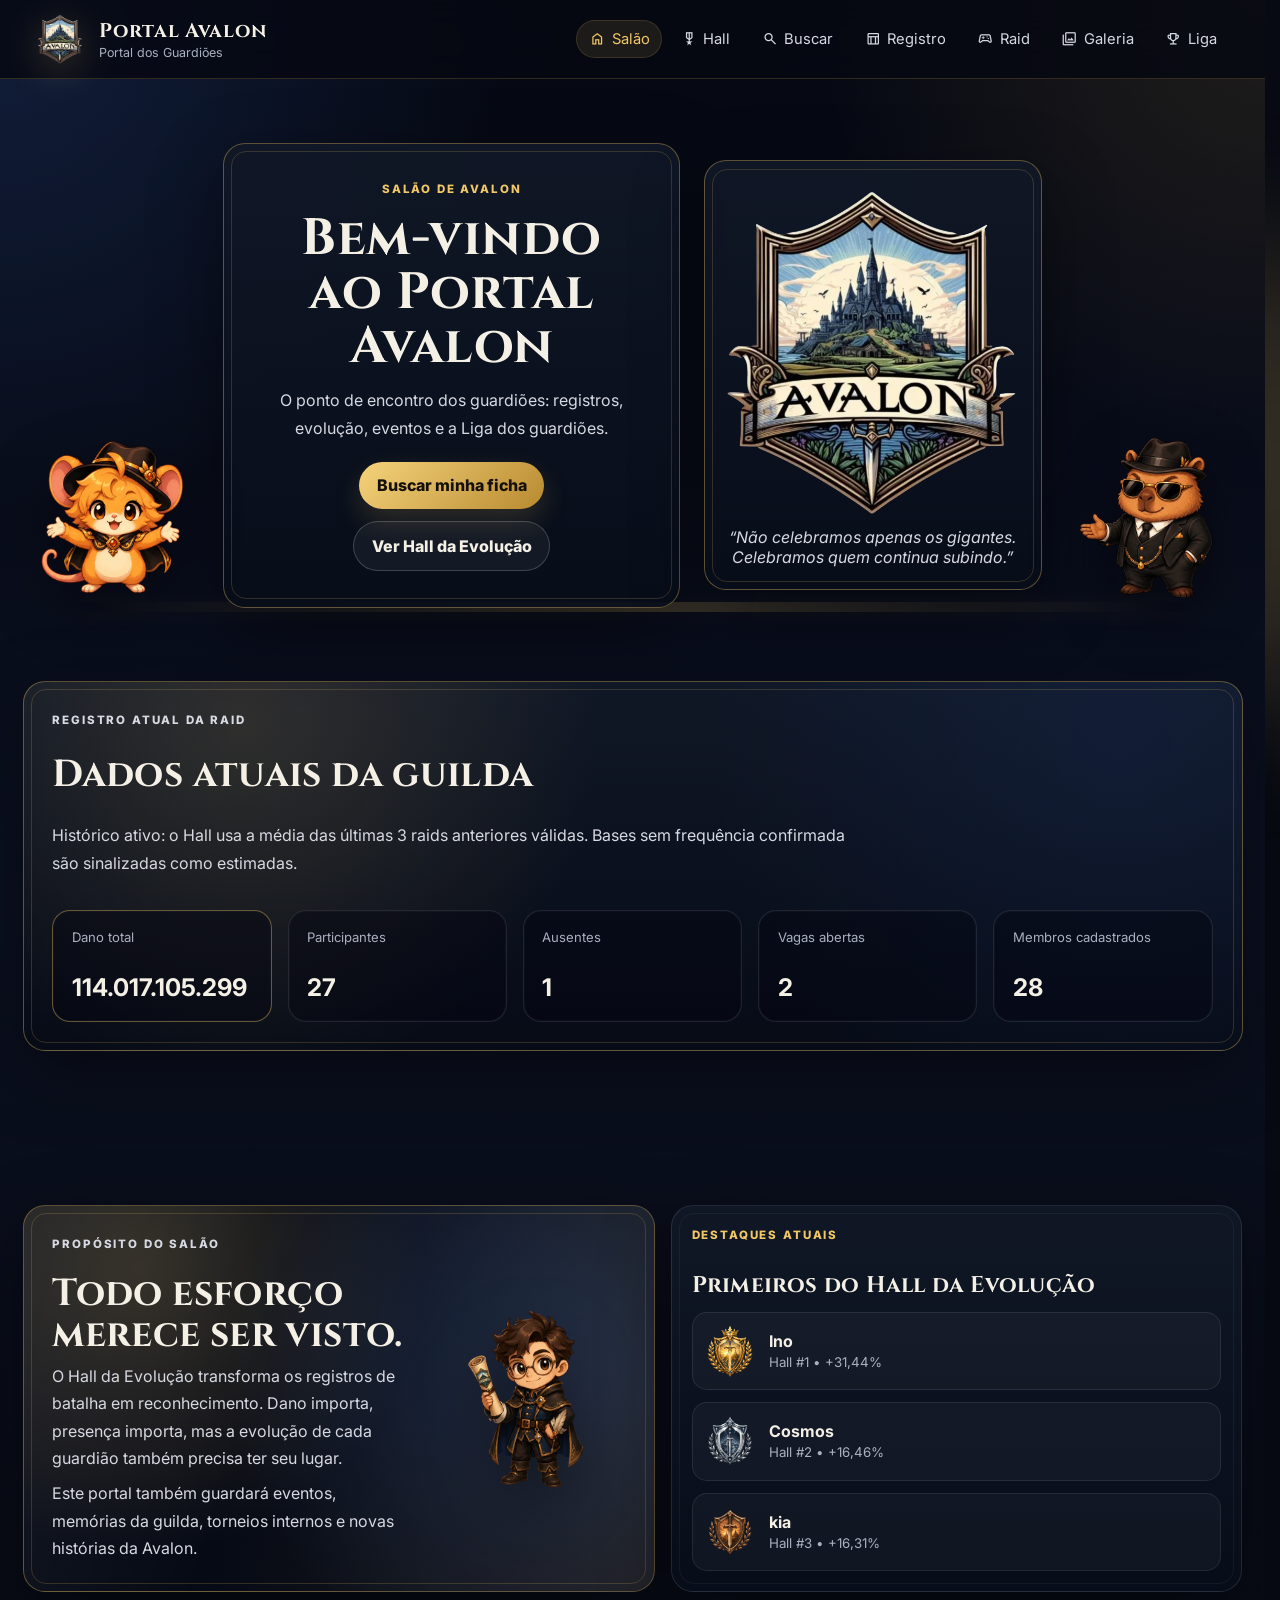
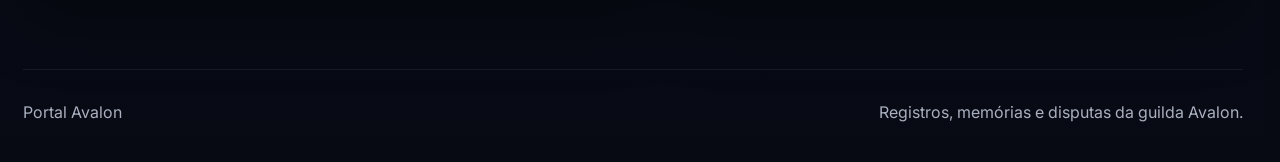
==== commit 7e99cd17: "ciclo de guardiõese adição de novo mascote atualizar V7.9.0.2" ====
--- a/web/index.html
+++ b/web/index.html
@@ -82,7 +82,8 @@
 </div>
 </section>
 <section aria-labelledby="salao-visao-title" class="section-block split-overview reveal">
-<div class="medieval-card gold-frame overview-copy">
+<div class="medieval-card gold-frame overview-copy salao-purpose-card">
+<div class="salao-purpose-copy">
 <p class="eyebrow">Propósito do Salão</p>
 <h2 id="salao-visao-title">Todo esforço merece ser visto.</h2>
 <p>
@@ -92,6 +93,8 @@
 <p>
           Este portal também guardará eventos, memórias da guilda, torneios internos e novas histórias da Avalon.
         </p>
+</div>
+<img alt="Ramigam, guardião do propósito do Salão de Avalon" class="salao-purpose-ramigam" decoding="async" height="512" loading="lazy" src="assets/img/mascots/display/ramigam-salao.webp" width="512"/>
 </div>
 <div class="mini-top medieval-card" id="salao-top-preview"></div>
 </section>
--- a/web/assets/css/styles.css
+++ b/web/assets/css/styles.css
@@ -2484,6 +2484,105 @@
   width: 100%;
 }
 
+
+/* Ramigam: propósito do Salão e guardião dos registros */
+.salao-purpose-card,
+.ramigam-defenders-panel {
+  position: relative;
+  overflow: hidden;
+  display: grid;
+  align-items: center;
+  gap: clamp(1rem, 3vw, 2rem);
+  background:
+    radial-gradient(circle at 86% 42%, rgba(79, 140, 255, 0.20), transparent 21rem),
+    radial-gradient(circle at 18% 16%, rgba(242, 199, 102, 0.18), transparent 18rem),
+    rgba(7, 11, 22, 0.90);
+}
+
+.salao-purpose-card {
+  grid-template-columns: minmax(0, 1fr) minmax(132px, 190px);
+  padding: clamp(1.15rem, 2.6vw, 1.8rem);
+}
+
+.ramigam-defenders-panel {
+  grid-template-columns: minmax(0, 1fr) minmax(145px, 220px);
+  padding: clamp(1.15rem, 2.8vw, 2.1rem);
+}
+
+.salao-purpose-card::after,
+.ramigam-defenders-panel::after {
+  content: "";
+  position: absolute;
+  inset: 0;
+  background: linear-gradient(105deg, rgba(255, 255, 255, 0.055), transparent 38%, rgba(242, 199, 102, 0.10));
+  pointer-events: none;
+}
+
+.salao-purpose-copy,
+.ramigam-defenders-copy {
+  position: relative;
+  z-index: 2;
+  display: grid;
+  gap: 0.45rem;
+}
+
+.salao-purpose-copy h2,
+.ramigam-defenders-copy h2 {
+  margin: 0;
+  font-size: clamp(1.45rem, 3vw, 2.35rem);
+}
+
+.salao-purpose-copy p:not(.eyebrow),
+.ramigam-defenders-copy p:not(.eyebrow) {
+  max-width: 740px;
+  color: var(--text-soft);
+  margin: 0;
+}
+
+.salao-purpose-ramigam,
+.ramigam-defenders-panel > img {
+  position: relative;
+  z-index: 2;
+  justify-self: center;
+  width: clamp(122px, 17vw, 210px);
+  max-height: 235px;
+  object-fit: contain;
+  filter: drop-shadow(0 20px 30px rgba(0, 0, 0, 0.42));
+}
+
+.defender-lifecycle-box {
+  margin-top: 1rem;
+  padding-top: 1rem;
+  border-top: 1px solid rgba(216, 222, 233, 0.12);
+  display: grid;
+  gap: 0.8rem;
+}
+
+.defender-lifecycle-heading {
+  display: grid;
+  gap: 0.25rem;
+}
+
+.defender-lifecycle-heading h3 {
+  margin: 0;
+  color: var(--gold);
+  font-size: clamp(1.15rem, 2.2vw, 1.5rem);
+}
+
+.defender-lifecycle-heading p:not(.eyebrow) {
+  margin: 0;
+  color: var(--text-soft);
+}
+
+.defender-lifecycle-item {
+  border-color: rgba(242, 199, 102, 0.20);
+  background: rgba(242, 199, 102, 0.055);
+}
+
+.defender-lifecycle-item strong {
+  color: var(--gold);
+}
+
 /* Liga: resumo e definição manual de equipes */
 .league-summary-heading {
   text-align: center;
@@ -5113,35 +5212,6 @@
   backdrop-filter: blur(12px);
 }
 
-.registro-page .battle-table .sticky-rank {
-  position: sticky;
-  left: 0;
-  z-index: 7;
-  min-width: 92px;
-  width: 92px;
-  text-align: center;
-}
-
-.registro-page .battle-table .sticky-member {
-  position: sticky;
-  left: 92px;
-  z-index: 6;
-  min-width: 148px;
-  background: rgba(10,14,26,0.98);
-  box-shadow: 10px 0 18px rgba(0,0,0,0.12);
-}
-
-.registro-page .battle-table th.sticky-rank,
-.registro-page .battle-table th.sticky-member {
-  z-index: 9;
-  background: linear-gradient(180deg, rgba(45,36,20,1), rgba(17,21,34,1));
-}
-
-.registro-page .battle-table tbody tr:hover .sticky-rank,
-.registro-page .battle-table tbody tr:hover .sticky-member {
-  background: rgba(32,29,25,0.99);
-}
-
 .numeric-cell {
   font-variant-numeric: tabular-nums;
   text-align: right;
@@ -5149,11 +5219,6 @@
 
 .member-row-absent {
   opacity: 0.84;
-}
-
-.member-row-absent .sticky-rank,
-.member-row-absent .sticky-member {
-  background: rgba(22,18,24,0.98);
 }
 
 
@@ -5548,6 +5613,675 @@
 /* Acessibilidade permanece separada por não ser um breakpoint de layout. */
 
 /* Desktop amplo */
+
+/* ============================================================
+   PORTAL AVALON — REGISTRO V7.8.3.2
+   TABELA LIMPA, MODAL MAIS LEGÍVEL E HALL SEPARADO DA TENDÊNCIA
+============================================================ */
+
+.registro-member-identity {
+  display: flex;
+  align-items: flex-start;
+  flex-direction: column;
+  justify-content: flex-start;
+  gap: 0.38rem;
+  min-width: 0;
+}
+
+.registro-member-identity > span {
+  min-width: 0;
+  overflow-wrap: anywhere;
+  line-height: 1.18;
+}
+
+.registro-evolution-toggle,
+.registro-evolution-close {
+  display: inline-flex;
+  align-items: center;
+  justify-content: center;
+  gap: 0.28rem;
+  border: 1px solid rgba(79, 140, 255, 0.26);
+  border-radius: 999px;
+  color: var(--text-soft);
+  background: rgba(79, 140, 255, 0.07);
+  cursor: pointer;
+  font: inherit;
+  font-size: 0.7rem;
+  font-weight: 850;
+  line-height: 1;
+  transition: border-color 140ms ease, background 140ms ease, color 140ms ease, transform 140ms ease;
+}
+
+.registro-evolution-toggle {
+  flex: 0 0 auto;
+  min-height: 30px;
+  padding: 0.34rem 0.56rem;
+}
+
+.registro-evolution-toggle-icon,
+.registro-trend-icon {
+  display: inline-flex;
+  align-items: center;
+  justify-content: center;
+  flex: 0 0 auto;
+  font-size: 1rem;
+  font-weight: 900;
+}
+
+.registro-evolution-close > span {
+  font-size: 1.75rem;
+  font-weight: 500;
+  line-height: 1;
+}
+
+.registro-evolution-toggle:hover,
+.registro-evolution-toggle[aria-expanded="true"],
+.registro-evolution-close:hover {
+  border-color: rgba(242, 199, 102, 0.46);
+  color: var(--gold);
+  background: rgba(242, 199, 102, 0.09);
+}
+
+.registro-evolution-toggle:active,
+.registro-evolution-close:active {
+  transform: translateY(1px);
+}
+
+.registro-evolution-toggle:focus-visible,
+.registro-evolution-close:focus-visible,
+.registro-order-control select:focus-visible {
+  outline: 3px solid rgba(79, 140, 255, 0.34);
+  outline-offset: 2px;
+}
+
+.registro-evolution-modal {
+  position: fixed;
+  inset: 0;
+  z-index: 300;
+  display: none;
+  place-items: center;
+  padding: clamp(0.5rem, 2vw, 1.25rem);
+}
+
+.registro-evolution-modal.open {
+  display: grid;
+}
+
+.registro-evolution-modal-backdrop {
+  position: absolute;
+  inset: 0;
+  background: rgba(2, 5, 12, 0.82);
+}
+
+.registro-evolution-dialog {
+  position: relative;
+  z-index: 1;
+  width: min(1160px, calc(100vw - clamp(1rem, 4vw, 3rem)));
+  max-height: min(92dvh, 900px);
+  overflow: auto;
+  overscroll-behavior: contain;
+  padding: 0;
+  border-color: rgba(242, 199, 102, 0.34);
+  background:
+    radial-gradient(circle at 88% 0%, rgba(79, 140, 255, 0.08), transparent 34%),
+    linear-gradient(145deg, rgba(17, 24, 39, 0.985), rgba(5, 8, 17, 0.995));
+  box-shadow: 0 26px 80px rgba(0, 0, 0, 0.56), inset 0 0 0 1px rgba(255, 255, 255, 0.025);
+}
+
+.registro-evolution-dialog-head {
+  position: sticky;
+  top: 0;
+  z-index: 3;
+  display: flex;
+  align-items: flex-start;
+  justify-content: space-between;
+  gap: 1rem;
+  padding: 1rem 1rem 0.9rem 1.15rem;
+  border-bottom: 1px solid rgba(242, 199, 102, 0.14);
+  background: rgba(8, 12, 23, 0.96);
+}
+
+.registro-evolution-dialog-head h2,
+.registro-guild-evolution-head h2,
+.registro-guild-table-head h3 {
+  margin: 0.16rem 0 0.3rem;
+  color: var(--text);
+  font-family: var(--font-title);
+}
+
+.registro-evolution-dialog-head p:not(.eyebrow),
+.registro-guild-evolution-head p,
+.registro-guild-table-head p {
+  margin: 0;
+  color: var(--muted);
+}
+
+.registro-evolution-close {
+  flex: 0 0 44px;
+  width: 44px;
+  height: 44px;
+  padding: 0;
+  background: rgba(6, 9, 19, 0.92);
+}
+
+.registro-evolution-dialog-body {
+  padding: clamp(0.85rem, 2vw, 1.3rem);
+}
+
+.registro-evolution-modal-grid {
+  display: grid;
+  grid-template-columns: minmax(0, 1.45fr) minmax(300px, 0.75fr);
+  gap: 1rem;
+  min-width: 0;
+}
+
+.registro-evolution-modal-main,
+.registro-evolution-modal-history {
+  min-width: 0;
+}
+
+.registro-evolution-metrics,
+.registro-guild-metrics {
+  display: grid;
+  grid-template-columns: repeat(4, minmax(0, 1fr));
+  gap: 0.65rem;
+  margin: 0 0 0.9rem;
+}
+
+.registro-evolution-metric {
+  min-width: 0;
+  min-height: 112px;
+  padding: 0.88rem;
+  border: 1px solid rgba(79, 140, 255, 0.16);
+  border-radius: 13px;
+  background: rgba(10, 16, 31, 0.62);
+}
+
+.registro-evolution-metric > span,
+.registro-evolution-metric small {
+  display: block;
+  color: var(--muted);
+}
+
+.registro-evolution-metric > span {
+  margin-bottom: 0.3rem;
+  font-size: 0.66rem;
+  font-weight: 850;
+  letter-spacing: 0.055em;
+  text-transform: uppercase;
+}
+
+.registro-evolution-metric strong {
+  display: flex;
+  align-items: center;
+  gap: 0.28rem;
+  min-width: 0;
+  color: var(--text);
+  font-family: var(--font-title);
+  font-size: clamp(0.92rem, 1.35vw, 1.16rem);
+  white-space: nowrap;
+  overflow-wrap: normal;
+}
+
+.registro-evolution-metric strong .registro-trend-icon {
+  font-size: 1.05em;
+}
+
+.registro-trend-label {
+  display: inline-block;
+  white-space: nowrap;
+}
+
+.registro-evolution-metric small {
+  margin-top: 0.25rem;
+  font-size: 0.7rem;
+}
+
+.registro-evolution-metric.positive strong,
+.registro-table-variation.positive { color: var(--green); }
+.registro-evolution-metric.negative strong,
+.registro-table-variation.negative { color: var(--red); }
+.registro-evolution-metric.stable strong,
+.registro-table-variation.stable { color: var(--amber); }
+.registro-evolution-metric.neutral strong,
+.registro-table-variation.neutral { color: var(--muted); }
+
+.registro-evolution-chart-frame {
+  width: 100%;
+  min-width: 0;
+  overflow: hidden;
+  padding: 0.25rem;
+  border: 1px solid rgba(242, 199, 102, 0.14);
+  border-radius: 15px;
+  background: rgba(5, 9, 19, 0.56);
+}
+
+.registro-evolution-chart {
+  display: block;
+  width: 100%;
+  max-width: 100%;
+  height: auto;
+}
+
+.registro-evolution-grid-line {
+  stroke: rgba(170, 176, 192, 0.13);
+  stroke-width: 1;
+  stroke-dasharray: 4 8;
+}
+
+.registro-evolution-axis-label,
+.registro-evolution-label,
+.registro-evolution-value,
+.registro-evolution-missing-label {
+  font-family: var(--font-body);
+  fill: var(--muted);
+}
+
+.registro-evolution-axis-label { font-size: 11px; }
+.registro-evolution-label { font-size: 12px; font-weight: 850; }
+.registro-evolution-value { font-size: 12px; font-weight: 900; fill: var(--text); }
+.registro-evolution-missing-label { font-size: 11px; font-weight: 750; }
+
+.registro-evolution-line {
+  fill: none;
+  stroke: var(--gold);
+  stroke-width: 2.5;
+  stroke-linecap: round;
+  stroke-linejoin: round;
+}
+
+.registro-evolution-point circle,
+.registro-evolution-point path {
+  stroke: rgba(7, 10, 19, 0.96);
+  stroke-width: 2.5;
+}
+
+.registro-evolution-point.official circle,
+.registro-evolution-point.official path { fill: var(--gold); }
+.registro-evolution-point.estimated circle,
+.registro-evolution-point.estimated path { fill: var(--blue); }
+.registro-evolution-point.partial circle,
+.registro-evolution-point.partial path { fill: var(--amber); }
+
+.registro-chart-hint {
+  margin: -0.2rem 0 0.45rem;
+  color: var(--muted);
+  font-size: 0.68rem;
+  text-align: center;
+}
+
+.registro-history-list {
+  display: grid;
+  grid-template-columns: repeat(2, minmax(0, 1fr));
+  gap: 0.6rem;
+}
+
+.registro-history-item {
+  min-width: 0;
+  padding: 0.72rem;
+  border: 1px solid rgba(216, 222, 233, 0.1);
+  border-radius: 13px;
+  background: rgba(255, 255, 255, 0.022);
+}
+
+.registro-history-item.official { border-color: rgba(242, 199, 102, 0.22); }
+.registro-history-item.estimated { border-color: rgba(79, 140, 255, 0.21); }
+.registro-history-item.partial { border-color: rgba(224, 168, 74, 0.24); }
+
+.registro-history-item-head {
+  display: flex;
+  align-items: center;
+  justify-content: space-between;
+  gap: 0.4rem;
+  margin-bottom: 0.55rem;
+}
+
+.registro-history-item dl,
+.registro-history-item dl div { margin: 0; }
+.registro-history-item dl { display: grid; gap: 0.42rem; }
+.registro-history-item dl div { display: grid; gap: 0.1rem; }
+
+.registro-history-item dt {
+  color: var(--muted);
+  font-size: 0.63rem;
+  font-weight: 850;
+  text-transform: uppercase;
+}
+
+.registro-history-item dd {
+  margin: 0;
+  color: var(--text-soft);
+  font-size: 0.78rem;
+  overflow-wrap: anywhere;
+}
+
+.registro-source-badge {
+  display: inline-flex;
+  align-items: center;
+  justify-content: center;
+  max-width: 100%;
+  padding: 0.27rem 0.46rem;
+  border-radius: 999px;
+  font-size: 0.62rem;
+  font-weight: 900;
+  line-height: 1.1;
+  text-align: center;
+}
+
+.registro-source-badge.official {
+  color: var(--gold);
+  background: rgba(242, 199, 102, 0.09);
+  border: 1px solid rgba(242, 199, 102, 0.22);
+}
+
+.registro-source-badge.estimated {
+  color: #9ec5ff;
+  background: rgba(79, 140, 255, 0.09);
+  border: 1px solid rgba(79, 140, 255, 0.22);
+}
+
+.registro-source-badge.partial {
+  color: var(--amber);
+  background: rgba(224, 168, 74, 0.09);
+  border: 1px solid rgba(224, 168, 74, 0.22);
+}
+
+.registro-evolution-note {
+  margin: 0.7rem 0 0;
+  color: var(--muted);
+  font-size: 0.76rem;
+}
+
+.registro-evolution-empty {
+  margin: 0;
+  padding: 1rem;
+  border: 1px dashed rgba(170, 176, 192, 0.22);
+  border-radius: 14px;
+  color: var(--muted);
+  text-align: center;
+}
+
+.registro-guild-evolution-stage { padding-top: 0.6rem; }
+
+.registro-guild-evolution-panel {
+  padding: clamp(1rem, 2vw, 1.55rem);
+  overflow: hidden;
+}
+
+.registro-guild-evolution-head,
+.registro-guild-table-head {
+  display: flex;
+  align-items: flex-start;
+  justify-content: space-between;
+  gap: 1rem;
+}
+
+.registro-guild-metrics { margin-top: 0.9rem; }
+
+.registro-history-legend {
+  display: flex;
+  flex-wrap: wrap;
+  gap: 0.7rem 1.1rem;
+  margin-top: 0.65rem;
+  color: var(--muted);
+  font-size: 0.76rem;
+}
+
+.registro-history-legend span {
+  display: inline-flex;
+  align-items: center;
+  gap: 0.38rem;
+}
+
+.registro-history-legend i {
+  width: 0.66rem;
+  height: 0.66rem;
+  border-radius: 50%;
+}
+
+.registro-history-legend i.official { background: var(--gold); }
+.registro-history-legend i.estimated {
+  border-radius: 2px;
+  background: var(--blue);
+  transform: rotate(45deg);
+}
+
+.registro-guild-table-head {
+  align-items: end;
+  margin-top: 1rem;
+}
+
+.registro-order-control {
+  display: grid;
+  gap: 0.3rem;
+  min-width: min(100%, 220px);
+  color: var(--muted);
+  font-size: 0.68rem;
+  font-weight: 850;
+  text-transform: uppercase;
+}
+
+.registro-order-control select {
+  width: 100%;
+  min-height: 40px;
+  padding: 0.55rem 0.68rem;
+  border: 1px solid rgba(216, 222, 233, 0.15);
+  border-radius: 11px;
+  color: var(--text);
+  background: rgba(6, 9, 19, 0.92);
+  font: inherit;
+  text-transform: none;
+}
+
+.registro-guild-table-wrap {
+  width: 100%;
+  margin-top: 0.65rem;
+  overflow: hidden;
+  border: 1px solid rgba(242, 199, 102, 0.13);
+  border-radius: 14px;
+}
+
+.registro-guild-table {
+  width: 100%;
+  min-width: 0;
+  table-layout: fixed;
+  border-collapse: collapse;
+}
+
+.registro-guild-table th,
+.registro-guild-table td {
+  padding: 0.68rem 0.58rem;
+  border-bottom: 1px solid rgba(216, 222, 233, 0.075);
+  text-align: left;
+  white-space: normal;
+  overflow-wrap: anywhere;
+}
+
+.registro-guild-table th {
+  color: var(--gold);
+  font-size: 0.66rem;
+  letter-spacing: 0.04em;
+  text-transform: uppercase;
+  background: rgba(242, 199, 102, 0.045);
+}
+
+.registro-guild-table tbody tr:last-child td { border-bottom: 0; }
+.registro-guild-table tbody tr:hover { background: rgba(79, 140, 255, 0.035); }
+.registro-table-variation { font-weight: 900; }
+
+/* Tabela principal compactada para notebook e desktop, sem rolagem lateral. */
+.registro-page .battle-table,
+.registro-panel table {
+  width: 100%;
+  min-width: 0 !important;
+  table-layout: fixed;
+}
+
+.registro-page .battle-table th,
+.registro-page .battle-table td {
+  padding: 0.64rem 0.42rem;
+  white-space: normal;
+  overflow-wrap: anywhere;
+}
+
+.registro-page .battle-table th {
+  font-size: 0.65rem;
+  line-height: 1.25;
+}
+
+.registro-page .registro-participation-cell .status-badge {
+  width: 100%;
+  max-width: 100%;
+  padding: 0.3rem 0.34rem;
+  white-space: normal;
+  overflow-wrap: anywhere;
+  line-height: 1.12;
+  text-align: center;
+  justify-content: center;
+}
+
+.registro-page .table-wrap {
+  overflow-x: hidden;
+}
+
+
+
+/* ============================================================
+   PORTAL AVALON — REGISTRO V7.8.3.3
+   CASOS ESPECIAIS, COLUNAS SINCRONIZADAS E LEITURA ESTRUTURAL
+============================================================ */
+
+/* Cards adaptáveis: textos excepcionais nunca ultrapassam o contêiner. */
+.registro-evolution-metric {
+  display: grid;
+  grid-template-rows: auto minmax(0, auto) auto;
+  align-content: start;
+  height: auto;
+  min-height: 112px;
+  overflow: hidden;
+}
+
+.registro-evolution-metric strong {
+  align-items: flex-start;
+  flex-wrap: wrap;
+  max-width: 100%;
+  white-space: normal;
+  overflow-wrap: break-word;
+  word-break: normal;
+  hyphens: auto;
+  line-height: 1.16;
+}
+
+.registro-trend-label {
+  min-width: 0;
+  max-width: 100%;
+  white-space: normal;
+  overflow-wrap: break-word;
+  word-break: normal;
+  hyphens: auto;
+}
+
+.registro-evolution-metric small {
+  line-height: 1.28;
+  overflow-wrap: break-word;
+  word-break: normal;
+}
+
+.registro-history-list {
+  grid-auto-rows: 1fr;
+  align-items: stretch;
+}
+
+.registro-history-item {
+  display: grid;
+  grid-template-rows: auto 1fr;
+  align-content: start;
+  height: 100%;
+  overflow: hidden;
+}
+
+.registro-history-item-head {
+  align-items: flex-start;
+  flex-wrap: wrap;
+}
+
+.registro-history-item-head > strong,
+.registro-history-item dd {
+  min-width: 0;
+  max-width: 100%;
+  overflow-wrap: break-word;
+  word-break: normal;
+  hyphens: auto;
+}
+
+/* Uma única matriz de colunas governa cabeçalho e células. */
+.registro-column-layout .registro-col-rank { width: 5.5%; }
+.registro-column-layout .registro-col-member { width: 18%; }
+.registro-column-layout .registro-col-damage { width: 10%; }
+.registro-column-layout .registro-col-frequency { width: 8%; }
+.registro-column-layout .registro-col-average { width: 10.5%; }
+.registro-column-layout .registro-col-evolution { width: 9%; }
+.registro-column-layout .registro-col-hall { width: 8%; }
+.registro-column-layout .registro-col-patent { width: 16%; }
+.registro-column-layout .registro-col-participation { width: 15%; }
+
+.registro-page .battle-table th,
+.registro-page .battle-table td {
+  vertical-align: middle;
+  border-right: 1px solid rgba(216, 222, 233, 0.075);
+}
+
+.registro-page .battle-table th:last-child,
+.registro-page .battle-table td:last-child {
+  border-right: 0;
+}
+
+.registro-page .battle-table th:nth-child(2),
+.registro-page .battle-table td:nth-child(2) {
+  border-right-color: rgba(242, 199, 102, 0.16);
+}
+
+.registro-page .battle-table th:nth-child(1),
+.registro-page .battle-table th:nth-child(3),
+.registro-page .battle-table th:nth-child(4),
+.registro-page .battle-table th:nth-child(5),
+.registro-page .battle-table th:nth-child(6),
+.registro-page .battle-table th:nth-child(7),
+.registro-page .battle-table td:nth-child(1),
+.registro-page .battle-table td:nth-child(3),
+.registro-page .battle-table td:nth-child(4),
+.registro-page .battle-table td:nth-child(5),
+.registro-page .battle-table td:nth-child(6),
+.registro-page .battle-table td:nth-child(7),
+.registro-page .battle-table td:nth-child(9) {
+  text-align: center;
+  font-variant-numeric: tabular-nums;
+}
+
+.registro-page .battle-table th:nth-child(2),
+.registro-page .battle-table th:nth-child(8),
+.registro-page .battle-table td:nth-child(2),
+.registro-page .battle-table td:nth-child(8) {
+  text-align: left;
+}
+
+/* As larguras deixam de depender apenas do cabeçalho. */
+.registro-page .battle-table th:nth-child(1),
+.registro-page .battle-table th:nth-child(2),
+.registro-page .battle-table th:nth-child(3),
+.registro-page .battle-table th:nth-child(4),
+.registro-page .battle-table th:nth-child(5),
+.registro-page .battle-table th:nth-child(6),
+.registro-page .battle-table th:nth-child(7),
+.registro-page .battle-table th:nth-child(8),
+.registro-page .battle-table th:nth-child(9) {
+  width: auto;
+}
+
+@supports (backdrop-filter: blur(1px)) {
+  .registro-evolution-modal-backdrop { backdrop-filter: blur(4px); }
+}
+
 @media (min-width: 1181px) {
 .raid-heroes-grid {
     grid-template-columns: repeat(4, minmax(0, 1fr));
@@ -5556,6 +6290,32 @@
 
 /* Notebook e tablet horizontal */
 @media (max-width: 1180px) {
+  .registro-member-identity {
+    align-items: flex-start;
+    justify-content: flex-start;
+  }
+
+  .registro-evolution-toggle {
+    width: auto;
+    min-width: 0;
+    height: auto;
+    padding: 0.34rem 0.5rem;
+  }
+
+  .registro-evolution-toggle-label {
+    position: static;
+    width: auto;
+    height: auto;
+    margin: 0;
+    overflow: visible;
+    clip: auto;
+    white-space: nowrap;
+  }
+
+  .registro-evolution-metrics {
+    grid-template-columns: repeat(2, minmax(0, 1fr));
+  }
+
 .league-mode-grid {
     grid-template-columns: repeat(3, minmax(0, 1fr));
   }
@@ -5603,6 +6363,44 @@
 
 /* Tablet, zoom elevado e componentes compactos */
 @media (max-width: 980px) {
+  .registro-column-layout { display: none; }
+
+  .registro-evolution-toggle {
+    width: auto;
+    min-width: 0;
+    height: auto;
+    padding: 0.42rem 0.68rem;
+  }
+
+  .registro-evolution-toggle-label {
+    position: static;
+    width: auto;
+    height: auto;
+    margin: 0;
+    overflow: visible;
+    clip: auto;
+    white-space: normal;
+  }
+
+  .registro-evolution-modal-grid {
+    grid-template-columns: minmax(0, 1fr);
+  }
+
+  .registro-evolution-metrics,
+  .registro-guild-metrics,
+  .registro-history-list {
+    grid-template-columns: repeat(2, minmax(0, 1fr));
+  }
+
+  .registro-guild-table-head {
+    align-items: stretch;
+    flex-direction: column;
+  }
+
+  .registro-order-control {
+    width: 100%;
+  }
+
   .guild-logo-flash,
   .podium-image-wrap {
     --avalon-flash-width: 34%;
@@ -5743,12 +6541,33 @@
     grid-template-columns: repeat(2, minmax(0, 1fr));
   }
 
+  .salao-purpose-card,
+  .ramigam-defenders-panel {
+    grid-template-columns: 1fr;
+    text-align: center;
+  }
+
+  .salao-purpose-copy p:not(.eyebrow),
+  .ramigam-defenders-copy p:not(.eyebrow) {
+    margin-inline: auto;
+  }
+
   .league-map-preview {
     width: min(100%, 460px);
   }
 
   .league-map-preview img {
     max-height: 260px;
+  }
+
+  .salao-purpose-card,
+  .ramigam-defenders-panel {
+    padding: 1rem;
+  }
+
+  .salao-purpose-ramigam,
+  .ramigam-defenders-panel > img {
+    width: min(170px, 56vw);
   }
 
   .winner-share-body,
@@ -5837,13 +6656,8 @@
     width: min(100% - 1rem, 1500px);
   }.registro-page .battle-table,
   .registro-panel table {
-    min-width: 1080px;
-  }.registro-page .battle-table .sticky-rank {
-    min-width: 82px;
-    width: 82px;
-  }.registro-page .battle-table .sticky-member {
-    left: 82px;
-    min-width: 132px;
+    min-width: 0 !important;
+    table-layout: fixed;
   }
   .podium-final-card,
   .podium-final-card.gold {
@@ -5983,11 +6797,10 @@
     grid-template-columns: repeat(2, minmax(0, 1fr));
     grid-template-areas:
       "rank member"
-      "participation participation"
       "damage frequency"
       "average evolution"
       "hall patent"
-      "base base";
+      "participation participation";
     width: 100%;
     min-width: 0;
     overflow: hidden;
@@ -6052,17 +6865,15 @@
   }.registro-page .battle-table .registro-rank-cell::before,
   .registro-page .battle-table .registro-member-cell::before {
     display: none;
-  }.registro-damage-cell { grid-area: damage; }.registro-frequency-cell { grid-area: frequency; border-right: 0 !important; }.registro-average-cell { grid-area: average; }.registro-evolution-cell { grid-area: evolution; border-right: 0 !important; }.registro-hall-cell { grid-area: hall; }.registro-patent-cell { grid-area: patent; border-right: 0 !important; }.registro-participation-cell { grid-area: participation; border-right: 0 !important; text-align: center !important; }.registro-base-cell { grid-area: base; border-right: 0 !important; border-bottom: 0 !important; text-align: center !important; }.registro-page .numeric-cell {
+  }.registro-damage-cell { grid-area: damage; }.registro-frequency-cell { grid-area: frequency; border-right: 0 !important; }.registro-average-cell { grid-area: average; }.registro-evolution-cell { grid-area: evolution; border-right: 0 !important; }.registro-hall-cell { grid-area: hall; }.registro-patent-cell { grid-area: patent; border-right: 0 !important; }.registro-participation-cell { grid-area: participation; border-right: 0 !important; border-bottom: 0 !important; text-align: center !important; }.registro-page .numeric-cell {
     text-align: left;
   }.registro-page .status-badge,
-  .registro-page .history-confidence,
   .registro-page .hall-table-status {
     max-width: 100%;
     white-space: normal;
     text-align: center;
     justify-content: center;
-  }.registro-page .registro-participation-cell .status-badge,
-  .registro-page .registro-base-cell .history-confidence {
+  }.registro-page .registro-participation-cell .status-badge {
     width: 100%;
   }.registro-page .member-row-absent {
     opacity: 0.9;
@@ -6086,6 +6897,124 @@
 
 /* Celular */
 @media (max-width: 720px) {
+  .registro-evolution-modal {
+    padding: 0.35rem;
+  }
+
+  .registro-evolution-dialog {
+    width: calc(100vw - 0.7rem);
+    max-height: 95dvh;
+  }
+
+  .registro-evolution-dialog-head {
+    padding: 0.82rem 0.75rem 0.72rem 0.9rem;
+  }
+
+  .registro-evolution-dialog-head p:not(.eyebrow) {
+    font-size: 0.74rem;
+  }
+
+  .registro-evolution-dialog-body {
+    padding: 0.72rem;
+  }
+
+  .registro-evolution-modal-grid {
+    grid-template-columns: minmax(0, 1fr);
+  }
+
+  .registro-evolution-metrics,
+  .registro-guild-metrics {
+    grid-template-columns: repeat(2, minmax(0, 1fr));
+  }
+
+  .registro-history-list {
+    grid-template-columns: minmax(0, 1fr);
+  }
+
+  .registro-evolution-chart-frame {
+    padding: 0;
+  }
+
+  .registro-member-identity {
+    width: 100%;
+    align-items: flex-end;
+    flex-direction: column;
+    gap: 0.42rem;
+  }
+
+  .registro-evolution-toggle {
+    width: 100%;
+    min-height: 40px;
+  }
+
+
+  .registro-guild-table-wrap {
+    overflow: visible;
+    border: 0;
+    border-radius: 0;
+  }
+
+  .registro-guild-table {
+    display: block;
+    width: 100%;
+    min-width: 0;
+  }
+
+  .registro-guild-table thead {
+    position: absolute;
+    width: 1px;
+    height: 1px;
+    padding: 0;
+    margin: -1px;
+    overflow: hidden;
+    clip: rect(0 0 0 0);
+    white-space: nowrap;
+    border: 0;
+  }
+
+  .registro-guild-table tbody {
+    display: grid;
+    gap: 0.7rem;
+  }
+
+  .registro-guild-table tbody tr {
+    display: grid;
+    grid-template-columns: repeat(2, minmax(0, 1fr));
+    overflow: hidden;
+    border: 1px solid rgba(242, 199, 102, 0.16);
+    border-radius: 14px;
+    background: rgba(8, 12, 23, 0.82);
+  }
+
+  .registro-guild-table td {
+    display: block;
+    min-width: 0;
+    padding: 0.68rem;
+    border-right: 1px solid rgba(216, 222, 233, 0.06);
+    border-bottom: 1px solid rgba(216, 222, 233, 0.08);
+    white-space: normal;
+    overflow-wrap: anywhere;
+  }
+
+  .registro-guild-table td::before {
+    content: attr(data-label);
+    display: block;
+    margin-bottom: 0.24rem;
+    color: var(--muted);
+    font-size: 0.62rem;
+    font-weight: 900;
+    letter-spacing: 0.06em;
+    text-transform: uppercase;
+  }
+
+  .registro-guild-table td:nth-child(even) {
+    border-right: 0;
+  }
+
+  .registro-guild-table td:nth-last-child(-n + 2) {
+    border-bottom: 0;
+  }
+
 .site-header {
     align-items: flex-start;
   }
@@ -6836,6 +7765,13 @@
 
 /* Acessibilidade: movimento reduzido */
 @media (prefers-reduced-motion: reduce) {
+  .registro-evolution-modal-backdrop { backdrop-filter: none !important; }
+  .registro-evolution-modal, .registro-evolution-dialog { transition: none !important; }
+  .registro-evolution-toggle,
+  .registro-evolution-close {
+    transition: none;
+  }
+
   html {
     scroll-behavior: auto;
   }
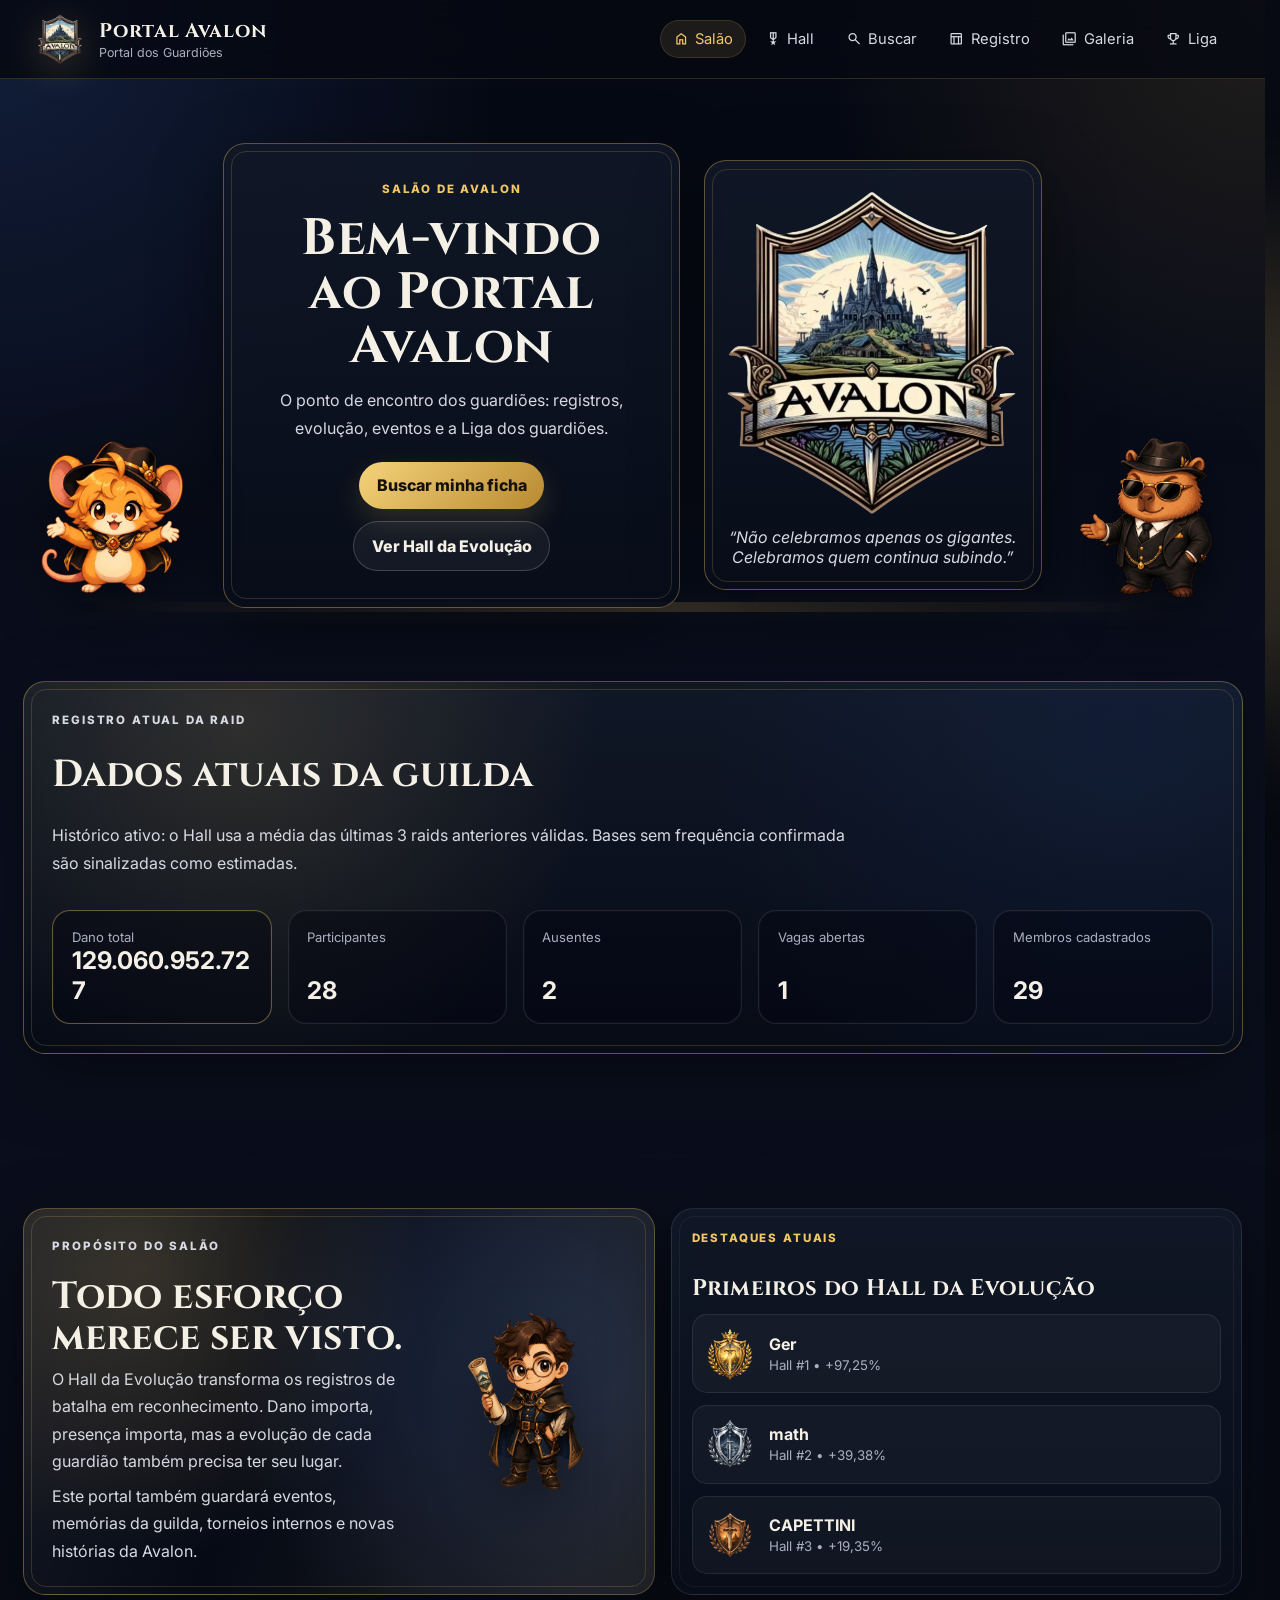
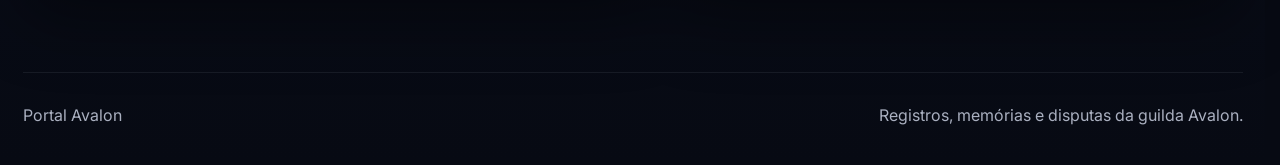
==== commit 834ff965: "promovendo raid 140 e atualizando o portal Avalon" ====
--- a/web/index.html
+++ b/web/index.html
@@ -34,7 +34,6 @@
 <a class="" href="pages/hall.html"><span aria-hidden="true" class="material-symbols-outlined">military_tech</span>Hall</a>
 <a class="" href="pages/oraculo.html"><span aria-hidden="true" class="material-symbols-outlined">search</span>Buscar</a>
 <a class="" href="pages/registro.html"><span aria-hidden="true" class="material-symbols-outlined">table_chart</span>Registro</a>
-<a class="" href="pages/raid.html"><span aria-hidden="true" class="material-symbols-outlined">sports_esports</span>Raid</a>
 <a class="" href="pages/galeria.html"><span aria-hidden="true" class="material-symbols-outlined">photo_library</span>Galeria</a>
 <a class="" href="pages/liga.html"><span aria-hidden="true" class="material-symbols-outlined">emoji_events</span>Liga</a>
 </nav>
--- a/web/assets/css/styles.css
+++ b/web/assets/css/styles.css
@@ -718,6 +718,18 @@
   align-items: stretch;
 }
 
+.hall-card-download-wrap {
+  display: flex;
+  justify-content: center;
+  margin-top: 1.4rem;
+}
+
+.hall-card-download-wrap .btn {
+  display: inline-flex;
+  align-items: center;
+  gap: 0.5rem;
+}
+
 .podium-card {
   position: relative;
   overflow: hidden;
@@ -1084,6 +1096,23 @@
 
 .filters-bar input {
   flex: 1 1 260px;
+}
+
+.registro-export-button {
+  display: inline-flex;
+  align-items: center;
+  gap: 0.4rem;
+  white-space: nowrap;
+  font-size: 0.86rem;
+}
+
+.registro-export-button .material-symbols-outlined {
+  font-size: 1.05rem;
+}
+
+.registro-export-button:disabled {
+  cursor: progress;
+  opacity: 0.7;
 }
 
 .table-wrap {
